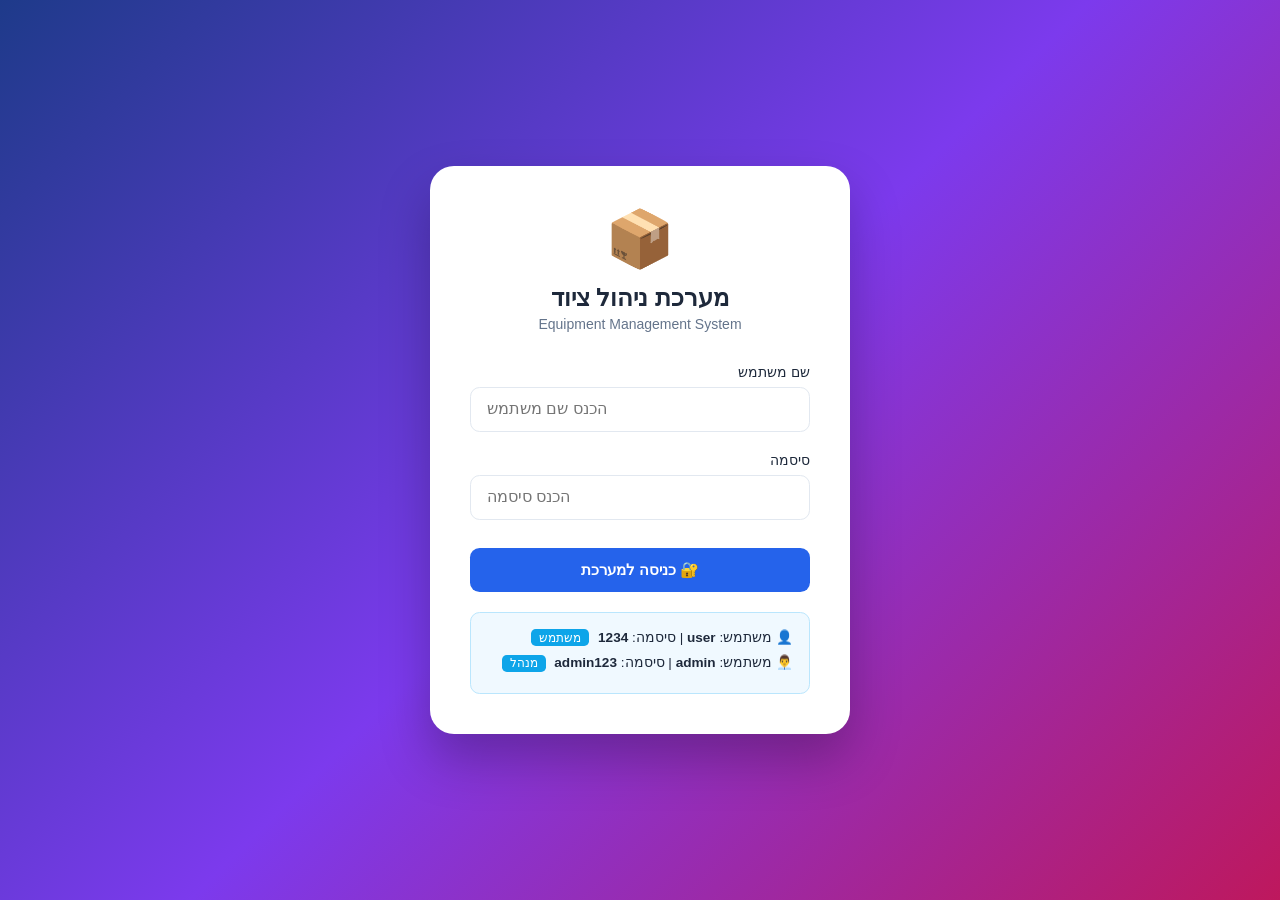
==== docs/index.html @ d2311a57 "הוסף docs/ לGitHub Pages Demo זמין מתיקיית /docs לפריסה ב-GitHub Pages  https://claude.ai/code/sessi" ====
<!DOCTYPE html>
<html lang="he">
<head>
    <meta charset="UTF-8">
    <meta name="viewport" content="width=device-width, initial-scale=1.0">
    <title>מערכת ניהול ציוד - Demo</title>
    <style>
        :root {
            --primary: #2563eb;
            --primary-dark: #1e40af;
            --success: #10b981;
            --danger: #ef4444;
            --warning: #f59e0b;
            --bg: #f8fafc;
            --white: #ffffff;
            --text: #1e293b;
            --text-light: #64748b;
            --border: #e2e8f0;
            --shadow: 0 1px 3px rgba(0,0,0,0.1);
            --shadow-lg: 0 10px 25px rgba(0,0,0,0.12);
            --radius: 0.75rem;
        }

        * { margin: 0; padding: 0; box-sizing: border-box; }

        body {
            font-family: -apple-system, BlinkMacSystemFont, 'Segoe UI', sans-serif;
            background: var(--bg);
            color: var(--text);
            direction: rtl;
            min-height: 100vh;
        }

        /* ======== SCREENS ======== */
        .screen { display: none; min-height: 100vh; }
        .screen.active { display: flex; flex-direction: column; }

        /* ======== LOGIN ======== */
        #login-screen {
            background: linear-gradient(135deg, #1e3a8a 0%, #7c3aed 50%, #be185d 100%);
            align-items: center;
            justify-content: center;
            padding: 1rem;
        }

        .login-box {
            background: white;
            border-radius: 1.5rem;
            padding: 2.5rem;
            width: 100%;
            max-width: 420px;
            box-shadow: 0 25px 50px rgba(0,0,0,0.25);
        }

        .login-logo {
            text-align: center;
            margin-bottom: 2rem;
        }

        .login-logo .icon {
            font-size: 3.5rem;
            display: block;
            margin-bottom: 0.75rem;
        }

        .login-logo h1 {
            font-size: 1.5rem;
            font-weight: 700;
            color: var(--text);
        }

        .login-logo p {
            color: var(--text-light);
            font-size: 0.875rem;
            margin-top: 0.25rem;
        }

        .form-group { margin-bottom: 1.25rem; }

        .form-group label {
            display: block;
            font-weight: 500;
            margin-bottom: 0.4rem;
            font-size: 0.9rem;
        }

        .form-group input {
            width: 100%;
            padding: 0.8rem 1rem;
            border: 1.5px solid var(--border);
            border-radius: 0.6rem;
            font-size: 1rem;
            direction: ltr;
            transition: border-color 0.2s;
            outline: none;
        }

        .form-group input:focus {
            border-color: var(--primary);
            box-shadow: 0 0 0 3px rgba(37,99,235,0.15);
        }

        .btn {
            display: inline-flex;
            align-items: center;
            justify-content: center;
            gap: 0.5rem;
            padding: 0.8rem 1.5rem;
            border-radius: 0.6rem;
            border: none;
            cursor: pointer;
            font-size: 0.95rem;
            font-weight: 600;
            transition: all 0.2s;
            text-decoration: none;
        }

        .btn-primary { background: var(--primary); color: white; width: 100%; margin-top: 0.5rem; }
        .btn-primary:hover { background: var(--primary-dark); transform: translateY(-1px); box-shadow: 0 4px 12px rgba(37,99,235,0.4); }
        .btn-success { background: var(--success); color: white; }
        .btn-danger { background: var(--danger); color: white; }
        .btn-warning { background: var(--warning); color: white; }
        .btn-ghost { background: transparent; border: 1.5px solid var(--border); color: var(--text); }
        .btn-ghost:hover { background: var(--bg); }
        .btn-sm { padding: 0.4rem 0.8rem; font-size: 0.8rem; }

        .demo-hint {
            background: #f0f9ff;
            border: 1px solid #bae6fd;
            border-radius: 0.6rem;
            padding: 1rem;
            margin-top: 1.25rem;
            font-size: 0.85rem;
        }

        .demo-hint p { margin-bottom: 0.3rem; color: var(--text); }
        .demo-hint .tag { display: inline-block; background: #0ea5e9; color: white; border-radius: 0.3rem; padding: 0.1rem 0.5rem; font-size: 0.75rem; margin-inline-start: 0.3rem; }

        .error-msg {
            background: #fef2f2;
            border: 1px solid #fecaca;
            color: #991b1b;
            padding: 0.75rem 1rem;
            border-radius: 0.5rem;
            font-size: 0.875rem;
            margin-bottom: 1rem;
            display: none;
        }

        /* ======== NAVBAR ======== */
        .navbar {
            background: white;
            border-bottom: 1px solid var(--border);
            padding: 0 1.5rem;
            height: 64px;
            display: flex;
            align-items: center;
            justify-content: space-between;
            position: sticky;
            top: 0;
            z-index: 50;
            box-shadow: var(--shadow);
        }

        .navbar-brand {
            font-size: 1.25rem;
            font-weight: 700;
            color: var(--primary);
            display: flex;
            align-items: center;
            gap: 0.5rem;
        }

        .navbar-links {
            display: flex;
            gap: 0.25rem;
            list-style: none;
        }

        .navbar-links a {
            padding: 0.5rem 1rem;
            border-radius: 0.5rem;
            color: var(--text-light);
            text-decoration: none;
            font-size: 0.9rem;
            font-weight: 500;
            transition: all 0.2s;
            cursor: pointer;
        }

        .navbar-links a:hover, .navbar-links a.active {
            background: #eff6ff;
            color: var(--primary);
        }

        .navbar-user {
            display: flex;
            align-items: center;
            gap: 0.75rem;
        }

        .avatar {
            width: 38px;
            height: 38px;
            border-radius: 50%;
            background: var(--primary);
            color: white;
            display: flex;
            align-items: center;
            justify-content: center;
            font-weight: 700;
            font-size: 0.9rem;
        }

        .admin-badge {
            background: linear-gradient(135deg, #7c3aed, #be185d);
            color: white;
            font-size: 0.7rem;
            padding: 0.2rem 0.6rem;
            border-radius: 9999px;
            font-weight: 600;
        }

        /* ======== MAIN CONTENT ======== */
        .main-content { flex: 1; padding: 2rem 1.5rem; max-width: 1200px; margin: 0 auto; width: 100%; }

        /* ======== CARDS ======== */
        .card {
            background: white;
            border-radius: var(--radius);
            box-shadow: var(--shadow);
            border: 1px solid var(--border);
            padding: 1.5rem;
            margin-bottom: 1.5rem;
        }

        .card-title {
            font-size: 1.1rem;
            font-weight: 600;
            margin-bottom: 1.25rem;
            display: flex;
            align-items: center;
            gap: 0.5rem;
        }

        /* ======== STATS ======== */
        .stats-grid {
            display: grid;
            grid-template-columns: repeat(auto-fit, minmax(180px, 1fr));
            gap: 1rem;
            margin-bottom: 1.5rem;
        }

        .stat-card {
            background: white;
            border-radius: var(--radius);
            padding: 1.25rem 1.5rem;
            box-shadow: var(--shadow);
            border: 1px solid var(--border);
            display: flex;
            justify-content: space-between;
            align-items: center;
        }

        .stat-label { color: var(--text-light); font-size: 0.85rem; margin-bottom: 0.4rem; }
        .stat-value { font-size: 2rem; font-weight: 700; }
        .stat-icon { font-size: 2.5rem; }

        /* ======== GRID ======== */
        .grid-2 { display: grid; grid-template-columns: repeat(auto-fit, minmax(280px, 1fr)); gap: 1rem; }
        .grid-3 { display: grid; grid-template-columns: repeat(auto-fit, minmax(220px, 1fr)); gap: 1rem; }
        .grid-4 { display: grid; grid-template-columns: repeat(auto-fit, minmax(160px, 1fr)); gap: 1rem; }

        /* ======== TABLE ======== */
        .table-wrap { overflow-x: auto; }

        table { width: 100%; border-collapse: collapse; font-size: 0.9rem; }
        thead { background: var(--bg); }
        th { padding: 0.75rem 1rem; text-align: right; font-weight: 600; border-bottom: 2px solid var(--border); white-space: nowrap; }
        td { padding: 0.75rem 1rem; border-bottom: 1px solid var(--border); }
        tbody tr:hover { background: var(--bg); }

        /* ======== BADGE ======== */
        .badge {
            display: inline-block;
            padding: 0.2rem 0.6rem;
            border-radius: 9999px;
            font-size: 0.75rem;
            font-weight: 600;
        }

        .badge-green { background: #d1fae5; color: #065f46; }
        .badge-red { background: #fee2e2; color: #991b1b; }
        .badge-yellow { background: #fef3c7; color: #92400e; }
        .badge-blue { background: #dbeafe; color: #1e40af; }
        .badge-purple { background: #ede9fe; color: #5b21b6; }

        /* ======== ADMIN SIDEBAR ======== */
        .admin-layout {
            display: flex;
            gap: 1.5rem;
            align-items: flex-start;
        }

        .sidebar {
            width: 220px;
            flex-shrink: 0;
            background: white;
            border-radius: var(--radius);
            box-shadow: var(--shadow);
            border: 1px solid var(--border);
            padding: 1rem;
            position: sticky;
            top: 80px;
        }

        .sidebar h4 { font-size: 0.75rem; text-transform: uppercase; letter-spacing: 0.05em; color: var(--text-light); margin-bottom: 0.75rem; padding: 0 0.5rem; }

        .sidebar-menu { list-style: none; }

        .sidebar-menu li a {
            display: flex;
            align-items: center;
            gap: 0.6rem;
            padding: 0.6rem 0.75rem;
            border-radius: 0.5rem;
            color: var(--text);
            text-decoration: none;
            font-size: 0.9rem;
            transition: all 0.2s;
            cursor: pointer;
        }

        .sidebar-menu li a:hover { background: #eff6ff; color: var(--primary); }
        .sidebar-menu li a.active { background: var(--primary); color: white; }

        .admin-content { flex: 1; min-width: 0; }

        /* ======== TABS ======== */
        .tab-content { display: none; }
        .tab-content.active { display: block; }

        /* ======== MODAL ======== */
        .modal-overlay {
            position: fixed;
            inset: 0;
            background: rgba(0,0,0,0.5);
            display: flex;
            align-items: center;
            justify-content: center;
            z-index: 100;
            padding: 1rem;
            display: none;
        }

        .modal-overlay.open { display: flex; }

        .modal {
            background: white;
            border-radius: 1rem;
            padding: 2rem;
            max-width: 480px;
            width: 100%;
            max-height: 90vh;
            overflow-y: auto;
            box-shadow: var(--shadow-lg);
        }

        .modal h3 { font-size: 1.2rem; margin-bottom: 1.5rem; }

        .modal-actions {
            display: flex;
            gap: 0.75rem;
            margin-top: 1.5rem;
            justify-content: flex-end;
        }

        /* ======== QUICK ACTIONS ======== */
        .quick-actions {
            display: grid;
            grid-template-columns: repeat(auto-fit, minmax(150px, 1fr));
            gap: 1rem;
        }

        .action-card {
            background: white;
            border: 1.5px solid var(--border);
            border-radius: var(--radius);
            padding: 1.25rem;
            text-align: center;
            cursor: pointer;
            transition: all 0.2s;
        }

        .action-card:hover {
            border-color: var(--primary);
            box-shadow: 0 4px 12px rgba(37,99,235,0.15);
            transform: translateY(-2px);
        }

        .action-card .icon { font-size: 2rem; margin-bottom: 0.5rem; }
        .action-card .label { font-size: 0.875rem; font-weight: 600; color: var(--text); }

        /* ======== ALERT ======== */
        .alert {
            padding: 0.875rem 1rem;
            border-radius: 0.5rem;
            margin-bottom: 1rem;
            display: flex;
            align-items: flex-start;
            gap: 0.75rem;
            font-size: 0.9rem;
        }

        .alert-warning { background: #fef3c7; border-left: 4px solid var(--warning); color: #92400e; }
        .alert-info { background: #dbeafe; border-left: 4px solid var(--primary); color: #1e40af; }
        .alert-success { background: #d1fae5; border-left: 4px solid var(--success); color: #065f46; }

        /* ======== PAGE TITLE ======== */
        .page-title { margin-bottom: 1.5rem; }
        .page-title h2 { font-size: 1.5rem; font-weight: 700; }
        .page-title p { color: var(--text-light); margin-top: 0.25rem; font-size: 0.9rem; }

        /* ======== RESPONSIVE ======== */
        @media (max-width: 768px) {
            .navbar-links { display: none; }
            .sidebar { display: none; }
            .admin-layout { flex-direction: column; }
            .main-content { padding: 1rem; }
        }

        /* ======== SPINNER ======== */
        .login-loading {
            display: none;
            text-align: center;
            color: var(--primary);
            font-weight: 500;
            margin-top: 1rem;
        }

        /* Page indicator */
        .demo-banner {
            background: linear-gradient(90deg, #7c3aed, #2563eb);
            color: white;
            text-align: center;
            padding: 0.4rem;
            font-size: 0.8rem;
            font-weight: 500;
        }
    </style>
</head>
<body>

<!-- ==================== LOGIN SCREEN ==================== -->
<div id="login-screen" class="screen active">
    <div class="login-box">
        <div class="login-logo">
            <span class="icon">📦</span>
            <h1>מערכת ניהול ציוד</h1>
            <p>Equipment Management System</p>
        </div>

        <div id="login-error" class="error-msg">שם משתמש או סיסמה שגויים</div>

        <div class="form-group">
            <label>שם משתמש</label>
            <input type="text" id="username" placeholder="הכנס שם משתמש" autocomplete="username">
        </div>

        <div class="form-group">
            <label>סיסמה</label>
            <input type="password" id="password" placeholder="הכנס סיסמה" autocomplete="current-password">
        </div>

        <button class="btn btn-primary" onclick="doLogin()">🔐 כניסה למערכת</button>

        <div class="demo-hint">
            <p>👤 משתמש: <strong>user</strong> | סיסמה: <strong>1234</strong> <span class="tag">משתמש</span></p>
            <p style="margin-top:0.5rem">👨‍💼 משתמש: <strong>admin</strong> | סיסמה: <strong>admin123</strong> <span class="tag">מנהל</span></p>
        </div>
    </div>
</div>

<!-- ==================== USER DASHBOARD ==================== -->
<div id="user-screen" class="screen">
    <div class="demo-banner">🎭 מצב Demo — המערכת האמיתית תחובר ל-Database</div>
    <nav class="navbar">
        <div class="navbar-brand">📦 מערכת ניהול ציוד</div>
        <ul class="navbar-links">
            <li><a class="active" onclick="showUserTab('dashboard')">דשבורד</a></li>
            <li><a onclick="showUserTab('myequipment')">הציוד שלי</a></li>
            <li><a onclick="showUserTab('tasks')">משימות</a></li>
            <li><a onclick="showUserTab('history')">היסטוריה</a></li>
        </ul>
        <div class="navbar-user">
            <span id="user-name-display">user</span>
            <div class="avatar" id="user-avatar">U</div>
            <button class="btn btn-ghost btn-sm" onclick="doLogout()">יציאה</button>
        </div>
    </nav>

    <div class="main-content">
        <!-- Dashboard Tab -->
        <div id="user-dashboard" class="tab-content active">
            <div class="page-title">
                <h2>👋 שלום, <span id="user-greeting">שי!</span></h2>
                <p>הנה סיכום הפעילות שלך</p>
            </div>

            <div class="stats-grid">
                <div class="stat-card">
                    <div>
                        <div class="stat-label">ציוד אצלי</div>
                        <div class="stat-value" style="color:var(--primary)">3</div>
                    </div>
                    <div class="stat-icon">📤</div>
                </div>
                <div class="stat-card">
                    <div>
                        <div class="stat-label">משימות פתוחות</div>
                        <div class="stat-value" style="color:var(--warning)">2</div>
                    </div>
                    <div class="stat-icon">📋</div>
                </div>
                <div class="stat-card">
                    <div>
                        <div class="stat-label">דוחות נזק</div>
                        <div class="stat-value" style="color:var(--danger)">1</div>
                    </div>
                    <div class="stat-icon">⚠️</div>
                </div>
                <div class="stat-card">
                    <div>
                        <div class="stat-label">הוחזרו החודש</div>
                        <div class="stat-value" style="color:var(--success)">5</div>
                    </div>
                    <div class="stat-icon">✅</div>
                </div>
            </div>

            <div class="card">
                <div class="card-title">🚀 פעולות מהירות</div>
                <div class="quick-actions">
                    <div class="action-card" onclick="openModal('checkout-modal')">
                        <div class="icon">📤</div>
                        <div class="label">שליחת ציוד</div>
                    </div>
                    <div class="action-card" onclick="openModal('checkin-modal')">
                        <div class="icon">📥</div>
                        <div class="label">החזרת ציוד</div>
                    </div>
                    <div class="action-card" onclick="openModal('damage-modal')">
                        <div class="icon">⚠️</div>
                        <div class="label">דיווח נזק</div>
                    </div>
                    <div class="action-card" onclick="openModal('task-modal')">
                        <div class="icon">➕</div>
                        <div class="label">משימה חדשה</div>
                    </div>
                </div>
            </div>

            <div class="card">
                <div class="card-title">📊 פעילות אחרונה</div>
                <div class="table-wrap">
                    <table>
                        <thead><tr><th>פעילות</th><th>ציוד</th><th>תאריך</th><th>סטטוס</th></tr></thead>
                        <tbody>
                            <tr><td>שליחה</td><td>מיקרופון Shure SM58</td><td>18/03/2026</td><td><span class="badge badge-yellow">אצלי</span></td></tr>
                            <tr><td>שליחה</td><td>כבל XLR 5מ׳</td><td>17/03/2026</td><td><span class="badge badge-yellow">אצלי</span></td></tr>
                            <tr><td>קבלה</td><td>מעמד מיקרופון</td><td>15/03/2026</td><td><span class="badge badge-green">הוחזר</span></td></tr>
                            <tr><td>דיווח נזק</td><td>כבל USB</td><td>14/03/2026</td><td><span class="badge badge-red">ניזוק</span></td></tr>
                            <tr><td>שליחה</td><td>רמקול JBL נייד</td><td>12/03/2026</td><td><span class="badge badge-yellow">אצלי</span></td></tr>
                        </tbody>
                    </table>
                </div>
            </div>
        </div>

        <!-- My Equipment Tab -->
        <div id="user-myequipment" class="tab-content">
            <div class="page-title">
                <h2>📦 הציוד שלי</h2>
                <p>ציוד שנמצא כרגע אצלך</p>
            </div>
            <div class="card">
                <div class="table-wrap">
                    <table>
                        <thead><tr><th>ציוד</th><th>קטגוריה</th><th>נלקח בתאריך</th><th>תאריך החזרה</th><th>מצב</th><th>פעולות</th></tr></thead>
                        <tbody>
                            <tr>
                                <td><strong>מיקרופון Shure SM58</strong></td>
                                <td>אודיו</td>
                                <td>18/03/2026</td>
                                <td>25/03/2026</td>
                                <td><span class="badge badge-green">תקין</span></td>
                                <td><button class="btn btn-success btn-sm" onclick="openModal('checkin-modal')">החזר</button></td>
                            </tr>
                            <tr>
                                <td><strong>כבל XLR 5מ׳</strong></td>
                                <td>כבלים</td>
                                <td>17/03/2026</td>
                                <td>20/03/2026</td>
                                <td><span class="badge badge-red">⚠️ פג תאריך</span></td>
                                <td><button class="btn btn-success btn-sm" onclick="openModal('checkin-modal')">החזר</button></td>
                            </tr>
                            <tr>
                                <td><strong>רמקול JBL נייד</strong></td>
                                <td>אודיו</td>
                                <td>12/03/2026</td>
                                <td>19/03/2026</td>
                                <td><span class="badge badge-yellow">לוחץ</span></td>
                                <td><button class="btn btn-success btn-sm" onclick="openModal('checkin-modal')">החזר</button></td>
                            </tr>
                        </tbody>
                    </table>
                </div>
            </div>
        </div>

        <!-- Tasks Tab -->
        <div id="user-tasks" class="tab-content">
            <div class="page-title">
                <h2>📋 המשימות שלי</h2>
                <p>משימות פתוחות ומוגמרות</p>
            </div>
            <div style="margin-bottom:1rem;">
                <button class="btn btn-primary btn-sm" onclick="openModal('task-modal')">➕ משימה חדשה</button>
            </div>
            <div class="card">
                <div class="table-wrap">
                    <table>
                        <thead><tr><th>משימה</th><th>תיאור</th><th>תאריך</th><th>עדיפות</th><th>סטטוס</th></tr></thead>
                        <tbody>
                            <tr><td><strong>החזרת ציוד לאולם</strong></td><td>להחזיר את כל הציוד לאולם ב׳</td><td>20/03/2026</td><td><span class="badge badge-red">גבוה</span></td><td><span class="badge badge-yellow">פתוח</span></td></tr>
                            <tr><td><strong>בדיקת רמקולים</strong></td><td>לבדוק שכל הרמקולים עובדים</td><td>22/03/2026</td><td><span class="badge badge-blue">בינוני</span></td><td><span class="badge badge-yellow">פתוח</span></td></tr>
                            <tr><td><strong>הזמנת כבלים חדשים</strong></td><td>הזמין 5 כבלי XLR חדשים</td><td>15/03/2026</td><td><span class="badge badge-green">נמוך</span></td><td><span class="badge badge-green">הושלם</span></td></tr>
                        </tbody>
                    </table>
                </div>
            </div>
        </div>

        <!-- History Tab -->
        <div id="user-history" class="tab-content">
            <div class="page-title">
                <h2>📈 היסטוריה</h2>
                <p>כל הפעילויות שלך מהתחלה</p>
            </div>
            <div class="card">
                <div class="table-wrap">
                    <table>
                        <thead><tr><th>פעילות</th><th>ציוד</th><th>תאריך</th><th>פרטים</th></tr></thead>
                        <tbody>
                            <tr><td><span class="badge badge-blue">שליחה</span></td><td>מיקרופון Shure SM58</td><td>18/03/2026 09:30</td><td>—</td></tr>
                            <tr><td><span class="badge badge-blue">שליחה</span></td><td>כבל XLR 5מ׳</td><td>17/03/2026 14:15</td><td>—</td></tr>
                            <tr><td><span class="badge badge-green">קבלה</span></td><td>מעמד מיקרופון</td><td>15/03/2026 11:00</td><td>מצב: תקין</td></tr>
                            <tr><td><span class="badge badge-red">נזק</span></td><td>כבל USB</td><td>14/03/2026 16:45</td><td>חוט פנימי שבור</td></tr>
                            <tr><td><span class="badge badge-blue">שליחה</span></td><td>רמקול JBL נייד</td><td>12/03/2026 08:20</td><td>—</td></tr>
                            <tr><td><span class="badge badge-green">קבלה</span></td><td>מעמד מיקרופון</td><td>10/03/2026 17:30</td><td>מצב: תקין</td></tr>
                        </tbody>
                    </table>
                </div>
            </div>
        </div>
    </div>
</div>

<!-- ==================== ADMIN DASHBOARD ==================== -->
<div id="admin-screen" class="screen">
    <div class="demo-banner">🎭 מצב Demo — המערכת האמיתית תחובר ל-Database</div>
    <nav class="navbar">
        <div class="navbar-brand">👨‍💼 פאנל ניהול</div>
        <ul class="navbar-links">
            <li><a href="#" onclick="showScreen('user-screen'); return false;" style="color:var(--text-light)">← חזור לדשבורד</a></li>
        </ul>
        <div class="navbar-user">
            <span class="admin-badge">מנהל</span>
            <div class="avatar" style="background:linear-gradient(135deg,#7c3aed,#be185d)">A</div>
            <button class="btn btn-ghost btn-sm" onclick="doLogout()">יציאה</button>
        </div>
    </nav>

    <div class="main-content">
        <div class="admin-layout">
            <!-- Sidebar -->
            <aside class="sidebar">
                <h4>תפריט</h4>
                <ul class="sidebar-menu">
                    <li><a class="active" onclick="showAdminTab('admin-overview')">📊 סקירה כללית</a></li>
                    <li><a onclick="showAdminTab('admin-equipment')">📦 ניהול ציוד</a></li>
                    <li><a onclick="showAdminTab('admin-users')">👥 ניהול משתמשים</a></li>
                    <li><a onclick="showAdminTab('admin-damage')">⚠️ דוחות נזק</a></li>
                    <li><a onclick="showAdminTab('admin-inventory')">📊 מלאי</a></li>
                    <li><a onclick="showAdminTab('admin-reports')">📈 דוחות</a></li>
                </ul>
            </aside>

            <!-- Admin Content -->
            <div class="admin-content">

                <!-- Overview Tab -->
                <div id="admin-overview" class="tab-content active">
                    <div class="page-title">
                        <h2>📊 סקירה כללית</h2>
                        <p>סטטוס המערכת בזמן אמת</p>
                    </div>

                    <div class="stats-grid">
                        <div class="stat-card"><div><div class="stat-label">סה"כ ציוד</div><div class="stat-value" style="color:var(--primary)">45</div></div><div class="stat-icon">📦</div></div>
                        <div class="stat-card"><div><div class="stat-label">ציוד זמין</div><div class="stat-value" style="color:var(--success)">28</div></div><div class="stat-icon">✅</div></div>
                        <div class="stat-card"><div><div class="stat-label">בשימוש</div><div class="stat-value" style="color:var(--warning)">14</div></div><div class="stat-icon">📤</div></div>
                        <div class="stat-card"><div><div class="stat-label">ניזוק/בתיקון</div><div class="stat-value" style="color:var(--danger)">3</div></div><div class="stat-icon">🔧</div></div>
                        <div class="stat-card"><div><div class="stat-label">משתמשים פעילים</div><div class="stat-value" style="color:var(--primary)">12</div></div><div class="stat-icon">👥</div></div>
                        <div class="stat-card"><div><div class="stat-label">פעולות היום</div><div class="stat-value" style="color:var(--success)">8</div></div><div class="stat-icon">⚡</div></div>
                    </div>

                    <div class="card">
                        <div class="card-title">📋 פעילויות אחרונות במערכת</div>
                        <div class="table-wrap">
                            <table>
                                <thead><tr><th>משתמש</th><th>פעולה</th><th>ציוד</th><th>זמן</th></tr></thead>
                                <tbody>
                                    <tr><td>שי בר</td><td><span class="badge badge-blue">שליחה</span></td><td>מיקרופון Shure SM58</td><td>היום 09:30</td></tr>
                                    <tr><td>דויד כהן</td><td><span class="badge badge-green">קבלה</span></td><td>מעמד מיקרופון</td><td>היום 08:15</td></tr>
                                    <tr><td>שרה דוד</td><td><span class="badge badge-red">נזק</span></td><td>כבל USB</td><td>אתמול 16:45</td></tr>
                                    <tr><td>יוסי לוי</td><td><span class="badge badge-blue">שליחה</span></td><td>רמקול JBL נייד</td><td>אתמול 10:20</td></tr>
                                </tbody>
                            </table>
                        </div>
                    </div>
                </div>

                <!-- Equipment Tab -->
                <div id="admin-equipment" class="tab-content">
                    <div class="page-title">
                        <h2>📦 ניהול ציוד</h2>
                        <p>הוסף, ערוך ונהל את כל הציוד במערכת</p>
                    </div>

                    <div class="alert alert-warning">⚠️ <strong>שטח מנהל בלבד:</strong> רק מנהלים יכולים להוסיף, לערוך ולמחוק ציוד.</div>

                    <div style="margin-bottom:1rem; display:flex; gap:0.75rem; flex-wrap:wrap;">
                        <button class="btn btn-primary btn-sm" onclick="openModal('add-equipment-modal')">➕ הוסף ציוד</button>
                        <button class="btn btn-ghost btn-sm">📥 ייבוא CSV</button>
                        <button class="btn btn-ghost btn-sm">📤 ייצוא</button>
                    </div>

                    <div class="card">
                        <div class="table-wrap">
                            <table>
                                <thead><tr><th>שם הציוד</th><th>קטגוריה</th><th>S/N</th><th>סטטוס</th><th>נמצא אצל</th><th>פעולות</th></tr></thead>
                                <tbody>
                                    <tr>
                                        <td><strong>מיקרופון Shure SM58</strong></td><td>אודיו</td><td>MIC-001</td>
                                        <td><span class="badge badge-yellow">בשימוש</span></td><td>שי בר</td>
                                        <td><button class="btn btn-ghost btn-sm">✏️ ערוך</button> <button class="btn btn-danger btn-sm">🗑️</button></td>
                                    </tr>
                                    <tr>
                                        <td><strong>מעמד מיקרופון</strong></td><td>תמיכה</td><td>STAND-001</td>
                                        <td><span class="badge badge-green">זמין</span></td><td>—</td>
                                        <td><button class="btn btn-ghost btn-sm">✏️ ערוך</button> <button class="btn btn-danger btn-sm">🗑️</button></td>
                                    </tr>
                                    <tr>
                                        <td><strong>כבל USB</strong></td><td>כבלים</td><td>CABLE-001</td>
                                        <td><span class="badge badge-red">ניזוק</span></td><td>—</td>
                                        <td><button class="btn btn-ghost btn-sm">✏️ ערוך</button> <button class="btn btn-danger btn-sm">🗑️</button></td>
                                    </tr>
                                    <tr>
                                        <td><strong>רמקול JBL נייד</strong></td><td>אודיו</td><td>SPEAKER-001</td>
                                        <td><span class="badge badge-yellow">בשימוש</span></td><td>שי בר</td>
                                        <td><button class="btn btn-ghost btn-sm">✏️ ערוך</button> <button class="btn btn-danger btn-sm">🗑️</button></td>
                                    </tr>
                                    <tr>
                                        <td><strong>כבל XLR 5מ׳</strong></td><td>כבלים</td><td>XLR-001</td>
                                        <td><span class="badge badge-yellow">בשימוש</span></td><td>שי בר</td>
                                        <td><button class="btn btn-ghost btn-sm">✏️ ערוך</button> <button class="btn btn-danger btn-sm">🗑️</button></td>
                                    </tr>
                                </tbody>
                            </table>
                        </div>
                    </div>
                </div>

                <!-- Users Tab -->
                <div id="admin-users" class="tab-content">
                    <div class="page-title">
                        <h2>👥 ניהול משתמשים</h2>
                        <p>נהל הרשאות, סטטוסים ומידע על משתמשים</p>
                    </div>

                    <div class="alert alert-warning">⚠️ <strong>שטח מנהל בלבד:</strong> רק מנהלים יכולים ליצור ולמחוק משתמשים.</div>

                    <div style="margin-bottom:1rem;">
                        <button class="btn btn-primary btn-sm" onclick="openModal('add-user-modal')">➕ הוסף משתמש</button>
                    </div>

                    <div class="card">
                        <div class="table-wrap">
                            <table>
                                <thead><tr><th>משתמש</th><th>שם מלא</th><th>דוא"ל</th><th>תפקיד</th><th>ציוד אצלו</th><th>פעיל</th><th>פעולות</th></tr></thead>
                                <tbody>
                                    <tr>
                                        <td><strong>admin</strong></td><td>מנהל מערכת</td><td>admin@system.com</td>
                                        <td><span class="badge badge-purple">מנהל</span></td><td>0</td>
                                        <td><span class="badge badge-green">✓</span></td>
                                        <td><button class="btn btn-ghost btn-sm">✏️ ערוך</button></td>
                                    </tr>
                                    <tr>
                                        <td><strong>user</strong></td><td>שי בר</td><td>user@system.com</td>
                                        <td><span class="badge badge-blue">משתמש</span></td><td>3</td>
                                        <td><span class="badge badge-green">✓</span></td>
                                        <td><button class="btn btn-ghost btn-sm">✏️ ערוך</button> <button class="btn btn-danger btn-sm">🚫 השבת</button></td>
                                    </tr>
                                    <tr>
                                        <td><strong>david</strong></td><td>דויד כהן</td><td>david@system.com</td>
                                        <td><span class="badge badge-blue">משתמש</span></td><td>1</td>
                                        <td><span class="badge badge-green">✓</span></td>
                                        <td><button class="btn btn-ghost btn-sm">✏️ ערוך</button> <button class="btn btn-danger btn-sm">🚫 השבת</button></td>
                                    </tr>
                                    <tr>
                                        <td><strong>sarah</strong></td><td>שרה דוד</td><td>sarah@system.com</td>
                                        <td><span class="badge badge-blue">משתמש</span></td><td>0</td>
                                        <td><span class="badge badge-red">✗ מושבת</span></td>
                                        <td><button class="btn btn-ghost btn-sm">✏️ ערוך</button> <button class="btn btn-success btn-sm">✓ הפעל</button></td>
                                    </tr>
                                </tbody>
                            </table>
                        </div>
                    </div>
                </div>

                <!-- Damage Tab -->
                <div id="admin-damage" class="tab-content">
                    <div class="page-title">
                        <h2>⚠️ דוחות נזק</h2>
                        <p>נהל דוחות נזק ועדכן סטטוס תיקון</p>
                    </div>
                    <div class="alert alert-warning">⚠️ <strong>שטח מנהל בלבד:</strong> רק מנהלים יכולים לעדכן סטטוסי תיקון.</div>
                    <div class="card">
                        <div class="table-wrap">
                            <table>
                                <thead><tr><th>ציוד</th><th>מדווח ע"י</th><th>תיאור</th><th>חומרה</th><th>סטטוס</th><th>פעולות מנהל</th></tr></thead>
                                <tbody>
                                    <tr>
                                        <td><strong>כבל USB</strong></td><td>שי בר</td><td>חוט פנימי שבור</td>
                                        <td><span class="badge badge-red">חמור</span></td>
                                        <td><span class="badge badge-yellow">בתיקון</span></td>
                                        <td>
                                            <button class="btn btn-success btn-sm">✓ תוקן</button>
                                            <button class="btn btn-danger btn-sm">🗑️ גרוט</button>
                                        </td>
                                    </tr>
                                    <tr>
                                        <td><strong>מעמד מיקרופון</strong></td><td>דויד כהן</td><td>שריטה בחלק העליון</td>
                                        <td><span class="badge badge-blue">קל</span></td>
                                        <td><span class="badge badge-green">תוקן</span></td>
                                        <td><button class="btn btn-ghost btn-sm">📄 פרטים</button></td>
                                    </tr>
                                </tbody>
                            </table>
                        </div>
                    </div>
                </div>

                <!-- Inventory Tab -->
                <div id="admin-inventory" class="tab-content">
                    <div class="page-title">
                        <h2>📊 ניהול מלאי</h2>
                        <p>סקירה מלאה של כל הציוד לפי קטגוריה</p>
                    </div>
                    <div class="alert alert-info">ℹ️ <strong>שטח מנהל בלבד:</strong> דוח מלאי מלא ומפורט.</div>
                    <div class="card">
                        <div class="table-wrap">
                            <table>
                                <thead><tr><th>קטגוריה</th><th>סה"כ</th><th>זמין</th><th>בשימוש</th><th>ניזוק</th><th>בתיקון</th><th>%ניצולת</th></tr></thead>
                                <tbody>
                                    <tr><td><strong>אודיו</strong></td><td>15</td><td>10</td><td>4</td><td>1</td><td>0</td><td><span class="badge badge-green">73%</span></td></tr>
                                    <tr><td><strong>כבלים</strong></td><td>20</td><td>15</td><td>4</td><td>1</td><td>0</td><td><span class="badge badge-yellow">80%</span></td></tr>
                                    <tr><td><strong>תמיכה</strong></td><td>8</td><td>2</td><td>6</td><td>0</td><td>0</td><td><span class="badge badge-red">25%</span></td></tr>
                                    <tr><td><strong>אחר</strong></td><td>2</td><td>1</td><td>0</td><td>1</td><td>0</td><td><span class="badge badge-blue">50%</span></td></tr>
                                    <tr style="font-weight:600; background:var(--bg)"><td>סה"כ</td><td>45</td><td>28</td><td>14</td><td>3</td><td>0</td><td><span class="badge badge-yellow">62%</span></td></tr>
                                </tbody>
                            </table>
                        </div>
                    </div>
                </div>

                <!-- Reports Tab -->
                <div id="admin-reports" class="tab-content">
                    <div class="page-title">
                        <h2>📈 דוחות</h2>
                        <p>ניתוח נתונים ומגמות</p>
                    </div>
                    <div class="alert alert-info">ℹ️ <strong>שטח מנהל בלבד:</strong> דוחות מפורטים על פעילות המערכת.</div>
                    <div class="grid-2">
                        <div class="card">
                            <div class="card-title">📅 פעילות חודש מרץ 2026</div>
                            <table><tbody>
                                <tr><td>שליחות</td><td><strong>45</strong></td></tr>
                                <tr><td>קבלות</td><td><strong>40</strong></td></tr>
                                <tr><td>דוחות נזק</td><td><strong>3</strong></td></tr>
                                <tr><td>ציוד חדש נוסף</td><td><strong>2</strong></td></tr>
                            </tbody></table>
                        </div>
                        <div class="card">
                            <div class="card-title">👥 משתמשים פעילים</div>
                            <table><tbody>
                                <tr><td>שי בר</td><td><strong>15 פעולות</strong></td></tr>
                                <tr><td>דויד כהן</td><td><strong>12 פעולות</strong></td></tr>
                                <tr><td>שרה דוד</td><td><strong>8 פעולות</strong></td></tr>
                                <tr><td>יוסי לוי</td><td><strong>5 פעולות</strong></td></tr>
                            </tbody></table>
                        </div>
                    </div>
                </div>

            </div>
        </div>
    </div>
</div>

<!-- ==================== MODALS ==================== -->

<!-- Checkout Modal -->
<div id="checkout-modal" class="modal-overlay">
    <div class="modal">
        <h3>📤 שליחת ציוד</h3>
        <div class="form-group"><label>בחר ציוד</label><select style="width:100%;padding:0.75rem;border:1.5px solid var(--border);border-radius:0.5rem;font-size:0.9rem"><option>מעמד מיקרופון</option><option>כבל XLR 5מ׳</option><option>רמקול JBL קטן</option></select></div>
        <div class="form-group"><label>תאריך החזרה</label><input type="date" style="width:100%;padding:0.75rem;border:1.5px solid var(--border);border-radius:0.5rem;font-size:0.9rem"></div>
        <div class="form-group"><label>הערות</label><textarea style="width:100%;padding:0.75rem;border:1.5px solid var(--border);border-radius:0.5rem;font-size:0.9rem;resize:vertical;min-height:80px" placeholder="הערות אופציונליות..."></textarea></div>
        <div class="modal-actions">
            <button class="btn btn-ghost" onclick="closeModal('checkout-modal')">ביטול</button>
            <button class="btn btn-primary" onclick="showSuccess('הציוד נשלח בהצלחה!'); closeModal('checkout-modal')">📤 שלח ציוד</button>
        </div>
    </div>
</div>

<!-- Checkin Modal -->
<div id="checkin-modal" class="modal-overlay">
    <div class="modal">
        <h3>📥 החזרת ציוד</h3>
        <div class="form-group"><label>בחר ציוד להחזרה</label><select style="width:100%;padding:0.75rem;border:1.5px solid var(--border);border-radius:0.5rem;font-size:0.9rem"><option>מיקרופון Shure SM58</option><option>כבל XLR 5מ׳</option><option>רמקול JBL נייד</option></select></div>
        <div class="form-group"><label>מצב הציוד</label><select style="width:100%;padding:0.75rem;border:1.5px solid var(--border);border-radius:0.5rem;font-size:0.9rem"><option>תקין</option><option>סביר</option><option>ניזוק</option></select></div>
        <div class="form-group"><label>הערות</label><textarea style="width:100%;padding:0.75rem;border:1.5px solid var(--border);border-radius:0.5rem;font-size:0.9rem;resize:vertical;min-height:80px" placeholder="תאר את מצב הציוד..."></textarea></div>
        <div class="modal-actions">
            <button class="btn btn-ghost" onclick="closeModal('checkin-modal')">ביטול</button>
            <button class="btn btn-success" onclick="showSuccess('הציוד הוחזר בהצלחה!'); closeModal('checkin-modal')">📥 החזר ציוד</button>
        </div>
    </div>
</div>

<!-- Damage Modal -->
<div id="damage-modal" class="modal-overlay">
    <div class="modal">
        <h3>⚠️ דיווח נזק</h3>
        <div class="form-group"><label>בחר ציוד</label><select style="width:100%;padding:0.75rem;border:1.5px solid var(--border);border-radius:0.5rem;font-size:0.9rem"><option>מיקרופון Shure SM58</option><option>כבל XLR 5מ׳</option><option>רמקול JBL נייד</option></select></div>
        <div class="form-group"><label>תיאור הנזק</label><textarea style="width:100%;padding:0.75rem;border:1.5px solid var(--border);border-radius:0.5rem;font-size:0.9rem;resize:vertical;min-height:80px" placeholder="תאר את הנזק בפירוט..."></textarea></div>
        <div class="form-group"><label>חומרת הנזק</label><select style="width:100%;padding:0.75rem;border:1.5px solid var(--border);border-radius:0.5rem;font-size:0.9rem"><option>קל</option><option>בינוני</option><option>חמור</option></select></div>
        <div class="modal-actions">
            <button class="btn btn-ghost" onclick="closeModal('damage-modal')">ביטול</button>
            <button class="btn btn-danger" onclick="showSuccess('דוח הנזק נשלח למנהל!'); closeModal('damage-modal')">⚠️ שלח דוח</button>
        </div>
    </div>
</div>

<!-- Task Modal -->
<div id="task-modal" class="modal-overlay">
    <div class="modal">
        <h3>➕ משימה חדשה</h3>
        <div class="form-group"><label>כותרת</label><input type="text" placeholder="כותרת המשימה..." style="width:100%;padding:0.75rem;border:1.5px solid var(--border);border-radius:0.5rem;font-size:0.9rem"></div>
        <div class="form-group"><label>תיאור</label><textarea style="width:100%;padding:0.75rem;border:1.5px solid var(--border);border-radius:0.5rem;font-size:0.9rem;resize:vertical;min-height:80px" placeholder="תאר את המשימה..."></textarea></div>
        <div class="form-group"><label>עדיפות</label><select style="width:100%;padding:0.75rem;border:1.5px solid var(--border);border-radius:0.5rem;font-size:0.9rem"><option>גבוה</option><option>בינוני</option><option>נמוך</option></select></div>
        <div class="form-group"><label>תאריך יעד</label><input type="date" style="width:100%;padding:0.75rem;border:1.5px solid var(--border);border-radius:0.5rem;font-size:0.9rem"></div>
        <div class="modal-actions">
            <button class="btn btn-ghost" onclick="closeModal('task-modal')">ביטול</button>
            <button class="btn btn-primary" onclick="showSuccess('המשימה נוצרה בהצלחה!'); closeModal('task-modal')">✅ צור משימה</button>
        </div>
    </div>
</div>

<!-- Add Equipment Modal -->
<div id="add-equipment-modal" class="modal-overlay">
    <div class="modal">
        <h3>📦 הוסף ציוד חדש</h3>
        <div class="form-group"><label>שם הציוד</label><input type="text" placeholder="למ' מיקרופון Shure SM58" style="width:100%;padding:0.75rem;border:1.5px solid var(--border);border-radius:0.5rem;font-size:0.9rem"></div>
        <div class="form-group"><label>קטגוריה</label><select style="width:100%;padding:0.75rem;border:1.5px solid var(--border);border-radius:0.5rem;font-size:0.9rem"><option>אודיו</option><option>תמיכה</option><option>כבלים</option><option>אחר</option></select></div>
        <div class="form-group"><label>Serial Number</label><input type="text" placeholder="MIC-001" style="width:100%;padding:0.75rem;border:1.5px solid var(--border);border-radius:0.5rem;font-size:0.9rem"></div>
        <div class="form-group"><label>תיאור</label><textarea style="width:100%;padding:0.75rem;border:1.5px solid var(--border);border-radius:0.5rem;font-size:0.9rem;resize:vertical;min-height:80px"></textarea></div>
        <div class="modal-actions">
            <button class="btn btn-ghost" onclick="closeModal('add-equipment-modal')">ביטול</button>
            <button class="btn btn-primary" onclick="showSuccess('הציוד נוסף למערכת!'); closeModal('add-equipment-modal')">➕ הוסף ציוד</button>
        </div>
    </div>
</div>

<!-- Add User Modal -->
<div id="add-user-modal" class="modal-overlay">
    <div class="modal">
        <h3>👤 הוסף משתמש חדש</h3>
        <div class="form-group"><label>שם משתמש</label><input type="text" style="width:100%;padding:0.75rem;border:1.5px solid var(--border);border-radius:0.5rem;font-size:0.9rem"></div>
        <div class="form-group"><label>שם מלא</label><input type="text" style="width:100%;padding:0.75rem;border:1.5px solid var(--border);border-radius:0.5rem;font-size:0.9rem"></div>
        <div class="form-group"><label>דוא"ל</label><input type="email" style="width:100%;padding:0.75rem;border:1.5px solid var(--border);border-radius:0.5rem;font-size:0.9rem"></div>
        <div class="form-group"><label>סיסמה</label><input type="password" style="width:100%;padding:0.75rem;border:1.5px solid var(--border);border-radius:0.5rem;font-size:0.9rem"></div>
        <div class="form-group"><label style="display:flex;align-items:center;gap:0.5rem;cursor:pointer"><input type="checkbox"> הנפק כמנהל מערכת</label></div>
        <div class="modal-actions">
            <button class="btn btn-ghost" onclick="closeModal('add-user-modal')">ביטול</button>
            <button class="btn btn-primary" onclick="showSuccess('המשתמש נוצר בהצלחה!'); closeModal('add-user-modal')">➕ צור משתמש</button>
        </div>
    </div>
</div>

<!-- Success Toast -->
<div id="toast" style="position:fixed;bottom:2rem;right:2rem;background:#065f46;color:white;padding:1rem 1.5rem;border-radius:0.75rem;box-shadow:var(--shadow-lg);font-weight:500;display:none;z-index:999;animation:slideIn 0.3s ease">
    ✅ <span id="toast-msg"></span>
</div>

<style>
@keyframes slideIn { from { transform: translateY(20px); opacity: 0; } to { transform: translateY(0); opacity: 1; } }
</style>

<script>
    const USERS = {
        'admin': { password: 'admin123', isAdmin: true, fullName: 'מנהל מערכת' },
        'user': { password: '1234', isAdmin: false, fullName: 'שי בר' }
    };

    let currentUser = null;

    function doLogin() {
        const username = document.getElementById('username').value.trim();
        const password = document.getElementById('password').value;
        const errorEl = document.getElementById('login-error');

        errorEl.style.display = 'none';

        const user = USERS[username];
        if (!user || user.password !== password) {
            errorEl.style.display = 'block';
            return;
        }

        currentUser = { username, ...user };

        if (user.isAdmin) {
            showScreen('admin-screen');
        } else {
            document.getElementById('user-name-display').textContent = username;
            document.getElementById('user-avatar').textContent = username[0].toUpperCase();
            document.getElementById('user-greeting').textContent = user.fullName + '!';
            showScreen('user-screen');
        }
    }

    function doLogout() {
        currentUser = null;
        document.getElementById('username').value = '';
        document.getElementById('password').value = '';
        showScreen('login-screen');
    }

    function showScreen(screenId) {
        document.querySelectorAll('.screen').forEach(s => s.classList.remove('active'));
        document.getElementById(screenId).classList.add('active');
    }

    function showUserTab(tabName) {
        document.querySelectorAll('#user-screen .tab-content').forEach(t => t.classList.remove('active'));
        document.getElementById('user-' + tabName).classList.add('active');
        document.querySelectorAll('#user-screen .navbar-links a').forEach(a => a.classList.remove('active'));
        event.target.classList.add('active');
    }

    function showAdminTab(tabId) {
        document.querySelectorAll('#admin-screen .tab-content').forEach(t => t.classList.remove('active'));
        document.getElementById(tabId).classList.add('active');
        document.querySelectorAll('.sidebar-menu a').forEach(a => a.classList.remove('active'));
        event.target.classList.add('active');
    }

    function openModal(id) { document.getElementById(id).classList.add('open'); }
    function closeModal(id) { document.getElementById(id).classList.remove('open'); }

    // Close modal on overlay click
    document.querySelectorAll('.modal-overlay').forEach(overlay => {
        overlay.addEventListener('click', function(e) {
            if (e.target === this) this.classList.remove('open');
        });
    });

    // Enter key login
    document.getElementById('password').addEventListener('keydown', e => {
        if (e.key === 'Enter') doLogin();
    });

    function showSuccess(msg) {
        const toast = document.getElementById('toast');
        document.getElementById('toast-msg').textContent = msg;
        toast.style.display = 'block';
        setTimeout(() => toast.style.display = 'none', 3000);
    }
</script>
</body>
</html>
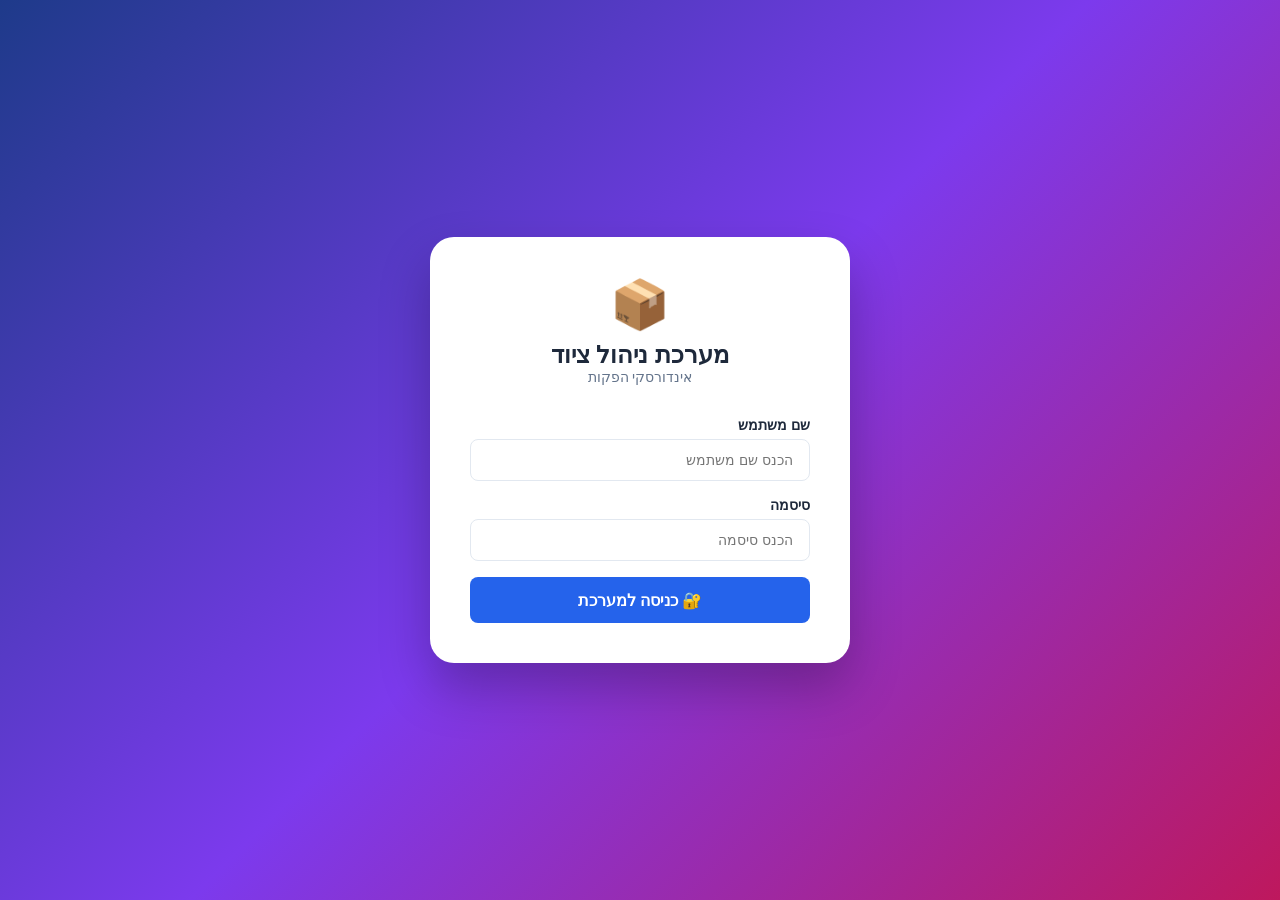
==== commit 78856c99: "כתיבה מחדש מלאה של index.html - כל הכפתורים עובדים - הסרת כל Demo banners, demo hints וטקסט Demo מהכ" ====
--- a/docs/index.html
+++ b/docs/index.html
@@ -3,7 +3,7 @@
 <head>
     <meta charset="UTF-8">
     <meta name="viewport" content="width=device-width, initial-scale=1.0">
-    <title>מערכת ניהול ציוד - Demo</title>
+    <title>מערכת ניהול ציוד</title>
     <style>
         :root {
             --primary: #2563eb;
@@ -11,6 +11,7 @@
             --success: #10b981;
             --danger: #ef4444;
             --warning: #f59e0b;
+            --purple: #7c3aed;
             --bg: #f8fafc;
             --white: #ffffff;
             --text: #1e293b;
@@ -20,645 +21,240 @@
             --shadow-lg: 0 10px 25px rgba(0,0,0,0.12);
             --radius: 0.75rem;
         }
-
         * { margin: 0; padding: 0; box-sizing: border-box; }
-
-        body {
-            font-family: -apple-system, BlinkMacSystemFont, 'Segoe UI', sans-serif;
-            background: var(--bg);
-            color: var(--text);
-            direction: rtl;
-            min-height: 100vh;
-        }
-
-        /* ======== SCREENS ======== */
+        body { font-family: -apple-system, BlinkMacSystemFont, 'Segoe UI', sans-serif; background: var(--bg); color: var(--text); direction: rtl; min-height: 100vh; }
+
+        /* SCREENS */
         .screen { display: none; min-height: 100vh; }
         .screen.active { display: flex; flex-direction: column; }
 
-        /* ======== LOGIN ======== */
-        #login-screen {
-            background: linear-gradient(135deg, #1e3a8a 0%, #7c3aed 50%, #be185d 100%);
-            align-items: center;
-            justify-content: center;
-            padding: 1rem;
+        /* LOGIN */
+        #login-screen { background: linear-gradient(135deg, #1e3a8a 0%, #7c3aed 50%, #be185d 100%); align-items: center; justify-content: center; padding: 1rem; }
+        .login-box { background: white; border-radius: 1.5rem; padding: 2.5rem; width: 100%; max-width: 420px; box-shadow: 0 25px 50px rgba(0,0,0,0.25); }
+        .login-logo { text-align: center; margin-bottom: 2rem; }
+        .login-logo .icon { font-size: 3rem; display: block; margin-bottom: 0.5rem; }
+        .login-logo h1 { font-size: 1.5rem; font-weight: 700; color: var(--text); }
+        .login-logo p { color: var(--text-light); font-size: 0.9rem; }
+        .form-group { margin-bottom: 1rem; }
+        .form-group label { display: block; font-size: 0.85rem; font-weight: 600; color: var(--text); margin-bottom: 0.4rem; }
+        .form-group input, .form-group select, .form-group textarea {
+            width: 100%; padding: 0.75rem 1rem; border: 1.5px solid var(--border); border-radius: 0.5rem;
+            font-size: 0.9rem; font-family: inherit; direction: rtl; transition: border-color 0.2s;
         }
-
-        .login-box {
-            background: white;
-            border-radius: 1.5rem;
-            padding: 2.5rem;
-            width: 100%;
-            max-width: 420px;
-            box-shadow: 0 25px 50px rgba(0,0,0,0.25);
-        }
-
-        .login-logo {
-            text-align: center;
-            margin-bottom: 2rem;
-        }
-
-        .login-logo .icon {
-            font-size: 3.5rem;
-            display: block;
-            margin-bottom: 0.75rem;
-        }
-
-        .login-logo h1 {
-            font-size: 1.5rem;
-            font-weight: 700;
-            color: var(--text);
-        }
-
-        .login-logo p {
-            color: var(--text-light);
-            font-size: 0.875rem;
-            margin-top: 0.25rem;
-        }
-
-        .form-group { margin-bottom: 1.25rem; }
-
-        .form-group label {
-            display: block;
-            font-weight: 500;
-            margin-bottom: 0.4rem;
-            font-size: 0.9rem;
-        }
-
-        .form-group input {
-            width: 100%;
-            padding: 0.8rem 1rem;
-            border: 1.5px solid var(--border);
-            border-radius: 0.6rem;
-            font-size: 1rem;
-            direction: ltr;
-            transition: border-color 0.2s;
-            outline: none;
-        }
-
-        .form-group input:focus {
-            border-color: var(--primary);
-            box-shadow: 0 0 0 3px rgba(37,99,235,0.15);
-        }
-
-        .btn {
-            display: inline-flex;
-            align-items: center;
-            justify-content: center;
-            gap: 0.5rem;
-            padding: 0.8rem 1.5rem;
-            border-radius: 0.6rem;
-            border: none;
-            cursor: pointer;
-            font-size: 0.95rem;
-            font-weight: 600;
-            transition: all 0.2s;
-            text-decoration: none;
-        }
-
-        .btn-primary { background: var(--primary); color: white; width: 100%; margin-top: 0.5rem; }
-        .btn-primary:hover { background: var(--primary-dark); transform: translateY(-1px); box-shadow: 0 4px 12px rgba(37,99,235,0.4); }
+        .form-group input:focus, .form-group select:focus, .form-group textarea:focus { outline: none; border-color: var(--primary); }
+        .form-group textarea { resize: vertical; min-height: 80px; }
+        .error-msg { background: #fef2f2; color: #dc2626; border: 1px solid #fecaca; border-radius: 0.5rem; padding: 0.75rem 1rem; margin-bottom: 1rem; display: none; font-size: 0.9rem; }
+        .error-msg.show { display: block; }
+
+        /* BUTTONS */
+        .btn { padding: 0.6rem 1.2rem; border-radius: 0.5rem; border: none; cursor: pointer; font-size: 0.85rem; font-weight: 600; font-family: inherit; transition: all 0.15s; display: inline-flex; align-items: center; gap: 0.3rem; }
+        .btn-primary { background: var(--primary); color: white; width: 100%; justify-content: center; padding: 0.85rem; font-size: 1rem; }
+        .btn-primary:hover { background: var(--primary-dark); }
         .btn-success { background: var(--success); color: white; }
+        .btn-success:hover { background: #059669; }
         .btn-danger { background: var(--danger); color: white; }
+        .btn-danger:hover { background: #dc2626; }
+        .btn-ghost { background: transparent; color: var(--text); border: 1.5px solid var(--border); }
+        .btn-ghost:hover { background: var(--bg); }
         .btn-warning { background: var(--warning); color: white; }
-        .btn-ghost { background: transparent; border: 1.5px solid var(--border); color: var(--text); }
-        .btn-ghost:hover { background: var(--bg); }
-        .btn-sm { padding: 0.4rem 0.8rem; font-size: 0.8rem; }
-
-        .demo-hint {
-            background: #f0f9ff;
-            border: 1px solid #bae6fd;
-            border-radius: 0.6rem;
-            padding: 1rem;
-            margin-top: 1.25rem;
-            font-size: 0.85rem;
-        }
-
-        .demo-hint p { margin-bottom: 0.3rem; color: var(--text); }
-        .demo-hint .tag { display: inline-block; background: #0ea5e9; color: white; border-radius: 0.3rem; padding: 0.1rem 0.5rem; font-size: 0.75rem; margin-inline-start: 0.3rem; }
-
-        .error-msg {
-            background: #fef2f2;
-            border: 1px solid #fecaca;
-            color: #991b1b;
-            padding: 0.75rem 1rem;
-            border-radius: 0.5rem;
-            font-size: 0.875rem;
-            margin-bottom: 1rem;
-            display: none;
-        }
-
-        /* ======== NAVBAR ======== */
-        .navbar {
-            background: white;
-            border-bottom: 1px solid var(--border);
-            padding: 0 1.5rem;
-            height: 64px;
-            display: flex;
-            align-items: center;
-            justify-content: space-between;
-            position: sticky;
-            top: 0;
-            z-index: 50;
-            box-shadow: var(--shadow);
-        }
-
-        .navbar-brand {
-            font-size: 1.25rem;
-            font-weight: 700;
-            color: var(--primary);
-            display: flex;
-            align-items: center;
-            gap: 0.5rem;
-        }
-
-        .navbar-links {
-            display: flex;
-            gap: 0.25rem;
-            list-style: none;
-        }
-
-        .navbar-links a {
-            padding: 0.5rem 1rem;
-            border-radius: 0.5rem;
-            color: var(--text-light);
-            text-decoration: none;
-            font-size: 0.9rem;
-            font-weight: 500;
-            transition: all 0.2s;
-            cursor: pointer;
-        }
-
-        .navbar-links a:hover, .navbar-links a.active {
-            background: #eff6ff;
-            color: var(--primary);
-        }
-
-        .navbar-user {
-            display: flex;
-            align-items: center;
-            gap: 0.75rem;
-        }
-
-        .avatar {
-            width: 38px;
-            height: 38px;
-            border-radius: 50%;
-            background: var(--primary);
-            color: white;
-            display: flex;
-            align-items: center;
-            justify-content: center;
-            font-weight: 700;
-            font-size: 0.9rem;
-        }
-
-        .admin-badge {
-            background: linear-gradient(135deg, #7c3aed, #be185d);
-            color: white;
-            font-size: 0.7rem;
-            padding: 0.2rem 0.6rem;
-            border-radius: 9999px;
-            font-weight: 600;
-        }
-
-        /* ======== MAIN CONTENT ======== */
-        .main-content { flex: 1; padding: 2rem 1.5rem; max-width: 1200px; margin: 0 auto; width: 100%; }
-
-        /* ======== CARDS ======== */
-        .card {
-            background: white;
-            border-radius: var(--radius);
-            box-shadow: var(--shadow);
-            border: 1px solid var(--border);
-            padding: 1.5rem;
-            margin-bottom: 1.5rem;
-        }
-
-        .card-title {
-            font-size: 1.1rem;
-            font-weight: 600;
-            margin-bottom: 1.25rem;
-            display: flex;
-            align-items: center;
-            gap: 0.5rem;
-        }
-
-        /* ======== STATS ======== */
-        .stats-grid {
-            display: grid;
-            grid-template-columns: repeat(auto-fit, minmax(180px, 1fr));
-            gap: 1rem;
-            margin-bottom: 1.5rem;
-        }
-
-        .stat-card {
-            background: white;
-            border-radius: var(--radius);
-            padding: 1.25rem 1.5rem;
-            box-shadow: var(--shadow);
-            border: 1px solid var(--border);
-            display: flex;
-            justify-content: space-between;
-            align-items: center;
-        }
-
-        .stat-label { color: var(--text-light); font-size: 0.85rem; margin-bottom: 0.4rem; }
-        .stat-value { font-size: 2rem; font-weight: 700; }
-        .stat-icon { font-size: 2.5rem; }
-
-        /* ======== GRID ======== */
-        .grid-2 { display: grid; grid-template-columns: repeat(auto-fit, minmax(280px, 1fr)); gap: 1rem; }
-        .grid-3 { display: grid; grid-template-columns: repeat(auto-fit, minmax(220px, 1fr)); gap: 1rem; }
-        .grid-4 { display: grid; grid-template-columns: repeat(auto-fit, minmax(160px, 1fr)); gap: 1rem; }
-
-        /* ======== TABLE ======== */
+        .btn-sm { padding: 0.35rem 0.75rem; font-size: 0.8rem; }
+
+        /* NAVBAR */
+        .navbar { background: white; box-shadow: var(--shadow); padding: 0 1.5rem; display: flex; align-items: center; gap: 1rem; height: 60px; position: sticky; top: 0; z-index: 100; }
+        .navbar-brand { font-weight: 700; font-size: 1.1rem; margin-left: auto; }
+        .navbar-links { list-style: none; display: flex; gap: 0.25rem; }
+        .navbar-links a { padding: 0.4rem 0.85rem; border-radius: 0.4rem; cursor: pointer; font-size: 0.9rem; color: var(--text-light); transition: all 0.15s; }
+        .navbar-links a:hover, .navbar-links a.active { background: #eff6ff; color: var(--primary); font-weight: 600; }
+        .navbar-user { display: flex; align-items: center; gap: 0.75rem; margin-right: auto; }
+        .avatar { width: 36px; height: 36px; border-radius: 50%; background: linear-gradient(135deg,var(--primary),var(--purple)); color: white; display: flex; align-items: center; justify-content: center; font-weight: 700; font-size: 0.85rem; }
+        .admin-badge { background: linear-gradient(135deg,var(--purple),#be185d); color: white; padding: 0.2rem 0.6rem; border-radius: 1rem; font-size: 0.75rem; font-weight: 700; }
+
+        /* MAIN CONTENT */
+        .main-content { padding: 1.5rem; max-width: 1200px; margin: 0 auto; width: 100%; flex: 1; }
+        .page-title { margin-bottom: 1.5rem; }
+        .page-title h2 { font-size: 1.5rem; font-weight: 700; }
+        .page-title p { color: var(--text-light); margin-top: 0.25rem; }
+
+        /* CARDS */
+        .card { background: white; border-radius: var(--radius); box-shadow: var(--shadow); padding: 1.25rem; margin-bottom: 1.25rem; }
+        .card-title { font-weight: 700; font-size: 1rem; margin-bottom: 1rem; }
+
+        /* STATS */
+        .stats-grid { display: grid; grid-template-columns: repeat(auto-fill, minmax(160px,1fr)); gap: 1rem; margin-bottom: 1.25rem; }
+        .stat-card { background: white; border-radius: var(--radius); box-shadow: var(--shadow); padding: 1.25rem; display: flex; align-items: center; justify-content: space-between; }
+        .stat-label { font-size: 0.8rem; color: var(--text-light); margin-bottom: 0.25rem; }
+        .stat-value { font-size: 1.8rem; font-weight: 700; }
+        .stat-icon { font-size: 2rem; opacity: 0.7; }
+
+        /* TABLE */
         .table-wrap { overflow-x: auto; }
-
-        table { width: 100%; border-collapse: collapse; font-size: 0.9rem; }
-        thead { background: var(--bg); }
-        th { padding: 0.75rem 1rem; text-align: right; font-weight: 600; border-bottom: 2px solid var(--border); white-space: nowrap; }
-        td { padding: 0.75rem 1rem; border-bottom: 1px solid var(--border); }
-        tbody tr:hover { background: var(--bg); }
-
-        /* ======== BADGE ======== */
-        .badge {
-            display: inline-block;
-            padding: 0.2rem 0.6rem;
-            border-radius: 9999px;
-            font-size: 0.75rem;
-            font-weight: 600;
-        }
-
-        .badge-green { background: #d1fae5; color: #065f46; }
+        table { width: 100%; border-collapse: collapse; font-size: 0.88rem; }
+        thead th { background: var(--bg); padding: 0.6rem 0.75rem; text-align: right; font-weight: 600; font-size: 0.8rem; color: var(--text-light); border-bottom: 1px solid var(--border); }
+        tbody td { padding: 0.7rem 0.75rem; border-bottom: 1px solid var(--border); vertical-align: middle; }
+        tbody tr:last-child td { border-bottom: none; }
+        tbody tr:hover { background: #f8fafc; }
+
+        /* BADGES */
+        .badge { display: inline-block; padding: 0.2rem 0.55rem; border-radius: 1rem; font-size: 0.75rem; font-weight: 600; }
+        .badge-green { background: #dcfce7; color: #166534; }
         .badge-red { background: #fee2e2; color: #991b1b; }
-        .badge-yellow { background: #fef3c7; color: #92400e; }
+        .badge-yellow { background: #fef9c3; color: #854d0e; }
         .badge-blue { background: #dbeafe; color: #1e40af; }
-        .badge-purple { background: #ede9fe; color: #5b21b6; }
-
-        /* ======== ADMIN SIDEBAR ======== */
-        .admin-layout {
-            display: flex;
-            gap: 1.5rem;
-            align-items: flex-start;
-        }
-
-        .sidebar {
-            width: 220px;
-            flex-shrink: 0;
-            background: white;
-            border-radius: var(--radius);
-            box-shadow: var(--shadow);
-            border: 1px solid var(--border);
-            padding: 1rem;
-            position: sticky;
-            top: 80px;
-        }
-
-        .sidebar h4 { font-size: 0.75rem; text-transform: uppercase; letter-spacing: 0.05em; color: var(--text-light); margin-bottom: 0.75rem; padding: 0 0.5rem; }
-
-        .sidebar-menu { list-style: none; }
-
-        .sidebar-menu li a {
-            display: flex;
-            align-items: center;
-            gap: 0.6rem;
-            padding: 0.6rem 0.75rem;
-            border-radius: 0.5rem;
-            color: var(--text);
-            text-decoration: none;
-            font-size: 0.9rem;
-            transition: all 0.2s;
-            cursor: pointer;
-        }
-
-        .sidebar-menu li a:hover { background: #eff6ff; color: var(--primary); }
-        .sidebar-menu li a.active { background: var(--primary); color: white; }
-
-        .admin-content { flex: 1; min-width: 0; }
-
-        /* ======== TABS ======== */
+        .badge-purple { background: #f3e8ff; color: #6b21a8; }
+        .badge-gray { background: #f1f5f9; color: #475569; }
+
+        /* TABS */
         .tab-content { display: none; }
         .tab-content.active { display: block; }
 
-        /* ======== MODAL ======== */
-        .modal-overlay {
-            position: fixed;
-            inset: 0;
-            background: rgba(0,0,0,0.5);
-            display: flex;
-            align-items: center;
-            justify-content: center;
-            z-index: 100;
-            padding: 1rem;
-            display: none;
-        }
-
+        /* ADMIN LAYOUT */
+        .admin-layout { display: flex; gap: 1.5rem; align-items: flex-start; }
+        .sidebar { width: 200px; flex-shrink: 0; background: white; border-radius: var(--radius); box-shadow: var(--shadow); padding: 1rem; position: sticky; top: 75px; }
+        .sidebar h4 { font-size: 0.75rem; color: var(--text-light); text-transform: uppercase; letter-spacing: 0.05em; margin-bottom: 0.75rem; }
+        .sidebar-menu { list-style: none; }
+        .sidebar-menu a { display: block; padding: 0.55rem 0.75rem; border-radius: 0.4rem; cursor: pointer; font-size: 0.9rem; color: var(--text-light); transition: all 0.15s; margin-bottom: 0.15rem; }
+        .sidebar-menu a:hover, .sidebar-menu a.active { background: #eff6ff; color: var(--primary); font-weight: 600; }
+        .admin-content { flex: 1; min-width: 0; }
+
+        /* QUICK ACTIONS */
+        .quick-actions { display: grid; grid-template-columns: repeat(auto-fill, minmax(110px,1fr)); gap: 1rem; }
+        .action-card { background: var(--bg); border-radius: var(--radius); padding: 1rem; text-align: center; cursor: pointer; transition: all 0.15s; border: 1.5px solid var(--border); }
+        .action-card:hover { border-color: var(--primary); background: #eff6ff; transform: translateY(-2px); }
+        .action-card .icon { font-size: 1.75rem; display: block; margin-bottom: 0.4rem; }
+        .action-card .label { font-size: 0.8rem; font-weight: 600; }
+
+        /* ALERTS */
+        .alert { padding: 0.75rem 1rem; border-radius: 0.5rem; margin-bottom: 1rem; font-size: 0.88rem; }
+        .alert-warning { background: #fef9c3; border: 1px solid #fde047; color: #713f12; }
+        .alert-info { background: #dbeafe; border: 1px solid #bfdbfe; color: #1e40af; }
+
+        /* MODAL */
+        .modal-overlay { display: none; position: fixed; inset: 0; background: rgba(0,0,0,0.5); z-index: 1000; align-items: center; justify-content: center; padding: 1rem; }
         .modal-overlay.open { display: flex; }
-
-        .modal {
-            background: white;
-            border-radius: 1rem;
-            padding: 2rem;
-            max-width: 480px;
-            width: 100%;
-            max-height: 90vh;
-            overflow-y: auto;
-            box-shadow: var(--shadow-lg);
-        }
-
-        .modal h3 { font-size: 1.2rem; margin-bottom: 1.5rem; }
-
-        .modal-actions {
-            display: flex;
-            gap: 0.75rem;
-            margin-top: 1.5rem;
-            justify-content: flex-end;
-        }
-
-        /* ======== QUICK ACTIONS ======== */
-        .quick-actions {
-            display: grid;
-            grid-template-columns: repeat(auto-fit, minmax(150px, 1fr));
-            gap: 1rem;
-        }
-
-        .action-card {
-            background: white;
-            border: 1.5px solid var(--border);
-            border-radius: var(--radius);
-            padding: 1.25rem;
-            text-align: center;
-            cursor: pointer;
-            transition: all 0.2s;
-        }
-
-        .action-card:hover {
-            border-color: var(--primary);
-            box-shadow: 0 4px 12px rgba(37,99,235,0.15);
-            transform: translateY(-2px);
-        }
-
-        .action-card .icon { font-size: 2rem; margin-bottom: 0.5rem; }
-        .action-card .label { font-size: 0.875rem; font-weight: 600; color: var(--text); }
-
-        /* ======== ALERT ======== */
-        .alert {
-            padding: 0.875rem 1rem;
-            border-radius: 0.5rem;
-            margin-bottom: 1rem;
-            display: flex;
-            align-items: flex-start;
-            gap: 0.75rem;
-            font-size: 0.9rem;
-        }
-
-        .alert-warning { background: #fef3c7; border-left: 4px solid var(--warning); color: #92400e; }
-        .alert-info { background: #dbeafe; border-left: 4px solid var(--primary); color: #1e40af; }
-        .alert-success { background: #d1fae5; border-left: 4px solid var(--success); color: #065f46; }
-
-        /* ======== PAGE TITLE ======== */
-        .page-title { margin-bottom: 1.5rem; }
-        .page-title h2 { font-size: 1.5rem; font-weight: 700; }
-        .page-title p { color: var(--text-light); margin-top: 0.25rem; font-size: 0.9rem; }
-
-        /* ======== RESPONSIVE ======== */
-        @media (max-width: 768px) {
-            .navbar-links { display: none; }
-            .sidebar { display: none; }
-            .admin-layout { flex-direction: column; }
-            .main-content { padding: 1rem; }
-        }
-
-        /* ======== SPINNER ======== */
-        .login-loading {
-            display: none;
-            text-align: center;
-            color: var(--primary);
-            font-weight: 500;
-            margin-top: 1rem;
-        }
-
-        /* Page indicator */
-        .demo-banner {
-            background: linear-gradient(90deg, #7c3aed, #2563eb);
-            color: white;
-            text-align: center;
-            padding: 0.4rem;
-            font-size: 0.8rem;
-            font-weight: 500;
-        }
+        .modal { background: white; border-radius: 1rem; padding: 2rem; width: 100%; max-width: 480px; max-height: 90vh; overflow-y: auto; box-shadow: 0 25px 60px rgba(0,0,0,0.3); }
+        .modal h3 { font-size: 1.15rem; font-weight: 700; margin-bottom: 1.25rem; }
+        .modal-actions { display: flex; gap: 0.75rem; justify-content: flex-start; margin-top: 1.25rem; flex-direction: row-reverse; }
+
+        /* TOAST */
+        #toast { position: fixed; bottom: 1.5rem; left: 50%; transform: translateX(-50%); background: #1e293b; color: white; padding: 0.75rem 1.5rem; border-radius: 0.5rem; font-size: 0.9rem; display: none; z-index: 9999; box-shadow: var(--shadow-lg); }
+
+        /* GRID */
+        .grid-2 { display: grid; grid-template-columns: 1fr 1fr; gap: 1.25rem; }
+        @media(max-width:768px) { .grid-2 { grid-template-columns: 1fr; } .admin-layout { flex-direction: column; } .sidebar { width: 100%; position: static; } }
     </style>
 </head>
 <body>
 
-<!-- ==================== LOGIN SCREEN ==================== -->
+<!-- TOAST -->
+<div id="toast"></div>
+
+<!-- ==================== LOGIN ==================== -->
 <div id="login-screen" class="screen active">
     <div class="login-box">
         <div class="login-logo">
             <span class="icon">📦</span>
             <h1>מערכת ניהול ציוד</h1>
-            <p>Equipment Management System</p>
-        </div>
-
+            <p>אינדורסקי הפקות</p>
+        </div>
         <div id="login-error" class="error-msg">שם משתמש או סיסמה שגויים</div>
-
         <div class="form-group">
             <label>שם משתמש</label>
             <input type="text" id="username" placeholder="הכנס שם משתמש" autocomplete="username">
         </div>
-
         <div class="form-group">
             <label>סיסמה</label>
             <input type="password" id="password" placeholder="הכנס סיסמה" autocomplete="current-password">
         </div>
-
         <button class="btn btn-primary" onclick="doLogin()">🔐 כניסה למערכת</button>
-
-        <div class="demo-hint">
-            <p>👤 משתמש: <strong>user</strong> | סיסמה: <strong>1234</strong> <span class="tag">משתמש</span></p>
-            <p style="margin-top:0.5rem">👨‍💼 משתמש: <strong>admin</strong> | סיסמה: <strong>admin123</strong> <span class="tag">מנהל</span></p>
-        </div>
     </div>
 </div>
 
-<!-- ==================== USER DASHBOARD ==================== -->
+<!-- ==================== USER SCREEN ==================== -->
 <div id="user-screen" class="screen">
-    <div class="demo-banner">🎭 מצב Demo — המערכת האמיתית תחובר ל-Database</div>
     <nav class="navbar">
         <div class="navbar-brand">📦 מערכת ניהול ציוד</div>
         <ul class="navbar-links">
-            <li><a class="active" onclick="showUserTab('dashboard')">דשבורד</a></li>
-            <li><a onclick="showUserTab('myequipment')">הציוד שלי</a></li>
-            <li><a onclick="showUserTab('tasks')">משימות</a></li>
-            <li><a onclick="showUserTab('history')">היסטוריה</a></li>
+            <li><a class="active" onclick="showUserTab('dashboard', this)">דשבורד</a></li>
+            <li><a onclick="showUserTab('myequipment', this)">הציוד שלי</a></li>
+            <li><a onclick="showUserTab('tasks', this)">משימות</a></li>
+            <li><a onclick="showUserTab('history', this)">היסטוריה</a></li>
         </ul>
         <div class="navbar-user">
-            <span id="user-name-display">user</span>
+            <span id="user-name-display"></span>
             <div class="avatar" id="user-avatar">U</div>
             <button class="btn btn-ghost btn-sm" onclick="doLogout()">יציאה</button>
         </div>
     </nav>
-
     <div class="main-content">
-        <!-- Dashboard Tab -->
+        <!-- Dashboard -->
         <div id="user-dashboard" class="tab-content active">
             <div class="page-title">
                 <h2>👋 שלום, <span id="user-greeting">שי!</span></h2>
                 <p>הנה סיכום הפעילות שלך</p>
             </div>
-
             <div class="stats-grid">
-                <div class="stat-card">
-                    <div>
-                        <div class="stat-label">ציוד אצלי</div>
-                        <div class="stat-value" style="color:var(--primary)">3</div>
-                    </div>
-                    <div class="stat-icon">📤</div>
-                </div>
-                <div class="stat-card">
-                    <div>
-                        <div class="stat-label">משימות פתוחות</div>
-                        <div class="stat-value" style="color:var(--warning)">2</div>
-                    </div>
-                    <div class="stat-icon">📋</div>
-                </div>
-                <div class="stat-card">
-                    <div>
-                        <div class="stat-label">דוחות נזק</div>
-                        <div class="stat-value" style="color:var(--danger)">1</div>
-                    </div>
-                    <div class="stat-icon">⚠️</div>
-                </div>
-                <div class="stat-card">
-                    <div>
-                        <div class="stat-label">הוחזרו החודש</div>
-                        <div class="stat-value" style="color:var(--success)">5</div>
-                    </div>
-                    <div class="stat-icon">✅</div>
-                </div>
+                <div class="stat-card"><div><div class="stat-label">ציוד אצלי</div><div class="stat-value" style="color:var(--primary)" id="stat-my-equipment">0</div></div><div class="stat-icon">📤</div></div>
+                <div class="stat-card"><div><div class="stat-label">משימות פתוחות</div><div class="stat-value" style="color:var(--warning)" id="stat-open-tasks">0</div></div><div class="stat-icon">📋</div></div>
+                <div class="stat-card"><div><div class="stat-label">דוחות נזק</div><div class="stat-value" style="color:var(--danger)" id="stat-damage">0</div></div><div class="stat-icon">⚠️</div></div>
+                <div class="stat-card"><div><div class="stat-label">הוחזרו החודש</div><div class="stat-value" style="color:var(--success)">5</div></div><div class="stat-icon">✅</div></div>
             </div>
-
             <div class="card">
                 <div class="card-title">🚀 פעולות מהירות</div>
                 <div class="quick-actions">
-                    <div class="action-card" onclick="openModal('checkout-modal')">
-                        <div class="icon">📤</div>
-                        <div class="label">שליחת ציוד</div>
-                    </div>
-                    <div class="action-card" onclick="openModal('checkin-modal')">
-                        <div class="icon">📥</div>
-                        <div class="label">החזרת ציוד</div>
-                    </div>
-                    <div class="action-card" onclick="openModal('damage-modal')">
-                        <div class="icon">⚠️</div>
-                        <div class="label">דיווח נזק</div>
-                    </div>
-                    <div class="action-card" onclick="openModal('task-modal')">
-                        <div class="icon">➕</div>
-                        <div class="label">משימה חדשה</div>
-                    </div>
+                    <div class="action-card" onclick="openModal('checkout-modal')"><span class="icon">📤</span><div class="label">שליחת ציוד</div></div>
+                    <div class="action-card" onclick="openModal('checkin-modal')"><span class="icon">📥</span><div class="label">החזרת ציוד</div></div>
+                    <div class="action-card" onclick="openModal('damage-modal')"><span class="icon">⚠️</span><div class="label">דיווח נזק</div></div>
+                    <div class="action-card" onclick="openModal('task-modal')"><span class="icon">➕</span><div class="label">משימה חדשה</div></div>
                 </div>
             </div>
-
             <div class="card">
                 <div class="card-title">📊 פעילות אחרונה</div>
                 <div class="table-wrap">
                     <table>
                         <thead><tr><th>פעילות</th><th>ציוד</th><th>תאריך</th><th>סטטוס</th></tr></thead>
-                        <tbody>
-                            <tr><td>שליחה</td><td>מיקרופון Shure SM58</td><td>18/03/2026</td><td><span class="badge badge-yellow">אצלי</span></td></tr>
-                            <tr><td>שליחה</td><td>כבל XLR 5מ׳</td><td>17/03/2026</td><td><span class="badge badge-yellow">אצלי</span></td></tr>
-                            <tr><td>קבלה</td><td>מעמד מיקרופון</td><td>15/03/2026</td><td><span class="badge badge-green">הוחזר</span></td></tr>
-                            <tr><td>דיווח נזק</td><td>כבל USB</td><td>14/03/2026</td><td><span class="badge badge-red">ניזוק</span></td></tr>
-                            <tr><td>שליחה</td><td>רמקול JBL נייד</td><td>12/03/2026</td><td><span class="badge badge-yellow">אצלי</span></td></tr>
-                        </tbody>
+                        <tbody id="activity-table"></tbody>
                     </table>
                 </div>
             </div>
         </div>
 
-        <!-- My Equipment Tab -->
+        <!-- My Equipment -->
         <div id="user-myequipment" class="tab-content">
-            <div class="page-title">
-                <h2>📦 הציוד שלי</h2>
-                <p>ציוד שנמצא כרגע אצלך</p>
-            </div>
+            <div class="page-title"><h2>📦 הציוד שלי</h2><p>ציוד שנמצא כרגע אצלך</p></div>
             <div class="card">
                 <div class="table-wrap">
                     <table>
                         <thead><tr><th>ציוד</th><th>קטגוריה</th><th>נלקח בתאריך</th><th>תאריך החזרה</th><th>מצב</th><th>פעולות</th></tr></thead>
-                        <tbody>
-                            <tr>
-                                <td><strong>מיקרופון Shure SM58</strong></td>
-                                <td>אודיו</td>
-                                <td>18/03/2026</td>
-                                <td>25/03/2026</td>
-                                <td><span class="badge badge-green">תקין</span></td>
-                                <td><button class="btn btn-success btn-sm" onclick="openModal('checkin-modal')">החזר</button></td>
-                            </tr>
-                            <tr>
-                                <td><strong>כבל XLR 5מ׳</strong></td>
-                                <td>כבלים</td>
-                                <td>17/03/2026</td>
-                                <td>20/03/2026</td>
-                                <td><span class="badge badge-red">⚠️ פג תאריך</span></td>
-                                <td><button class="btn btn-success btn-sm" onclick="openModal('checkin-modal')">החזר</button></td>
-                            </tr>
-                            <tr>
-                                <td><strong>רמקול JBL נייד</strong></td>
-                                <td>אודיו</td>
-                                <td>12/03/2026</td>
-                                <td>19/03/2026</td>
-                                <td><span class="badge badge-yellow">לוחץ</span></td>
-                                <td><button class="btn btn-success btn-sm" onclick="openModal('checkin-modal')">החזר</button></td>
-                            </tr>
-                        </tbody>
+                        <tbody id="my-equipment-table"></tbody>
                     </table>
                 </div>
             </div>
         </div>
 
-        <!-- Tasks Tab -->
+        <!-- Tasks -->
         <div id="user-tasks" class="tab-content">
-            <div class="page-title">
-                <h2>📋 המשימות שלי</h2>
-                <p>משימות פתוחות ומוגמרות</p>
-            </div>
+            <div class="page-title"><h2>📋 המשימות שלי</h2><p>משימות פתוחות ומוגמרות</p></div>
             <div style="margin-bottom:1rem;">
                 <button class="btn btn-primary btn-sm" onclick="openModal('task-modal')">➕ משימה חדשה</button>
             </div>
             <div class="card">
                 <div class="table-wrap">
                     <table>
-                        <thead><tr><th>משימה</th><th>תיאור</th><th>תאריך</th><th>עדיפות</th><th>סטטוס</th></tr></thead>
-                        <tbody>
-                            <tr><td><strong>החזרת ציוד לאולם</strong></td><td>להחזיר את כל הציוד לאולם ב׳</td><td>20/03/2026</td><td><span class="badge badge-red">גבוה</span></td><td><span class="badge badge-yellow">פתוח</span></td></tr>
-                            <tr><td><strong>בדיקת רמקולים</strong></td><td>לבדוק שכל הרמקולים עובדים</td><td>22/03/2026</td><td><span class="badge badge-blue">בינוני</span></td><td><span class="badge badge-yellow">פתוח</span></td></tr>
-                            <tr><td><strong>הזמנת כבלים חדשים</strong></td><td>הזמין 5 כבלי XLR חדשים</td><td>15/03/2026</td><td><span class="badge badge-green">נמוך</span></td><td><span class="badge badge-green">הושלם</span></td></tr>
-                        </tbody>
+                        <thead><tr><th>משימה</th><th>תיאור</th><th>תאריך</th><th>עדיפות</th><th>סטטוס</th><th>פעולות</th></tr></thead>
+                        <tbody id="tasks-table"></tbody>
                     </table>
                 </div>
             </div>
         </div>
 
-        <!-- History Tab -->
+        <!-- History -->
         <div id="user-history" class="tab-content">
-            <div class="page-title">
-                <h2>📈 היסטוריה</h2>
-                <p>כל הפעילויות שלך מהתחלה</p>
-            </div>
+            <div class="page-title"><h2>📈 היסטוריה</h2><p>כל הפעילויות שלך</p></div>
             <div class="card">
                 <div class="table-wrap">
                     <table>
                         <thead><tr><th>פעילות</th><th>ציוד</th><th>תאריך</th><th>פרטים</th></tr></thead>
-                        <tbody>
-                            <tr><td><span class="badge badge-blue">שליחה</span></td><td>מיקרופון Shure SM58</td><td>18/03/2026 09:30</td><td>—</td></tr>
-                            <tr><td><span class="badge badge-blue">שליחה</span></td><td>כבל XLR 5מ׳</td><td>17/03/2026 14:15</td><td>—</td></tr>
-                            <tr><td><span class="badge badge-green">קבלה</span></td><td>מעמד מיקרופון</td><td>15/03/2026 11:00</td><td>מצב: תקין</td></tr>
-                            <tr><td><span class="badge badge-red">נזק</span></td><td>כבל USB</td><td>14/03/2026 16:45</td><td>חוט פנימי שבור</td></tr>
-                            <tr><td><span class="badge badge-blue">שליחה</span></td><td>רמקול JBL נייד</td><td>12/03/2026 08:20</td><td>—</td></tr>
-                            <tr><td><span class="badge badge-green">קבלה</span></td><td>מעמד מיקרופון</td><td>10/03/2026 17:30</td><td>מצב: תקין</td></tr>
-                        </tbody>
+                        <tbody id="history-table"></tbody>
                     </table>
                 </div>
             </div>
@@ -666,251 +262,130 @@
     </div>
 </div>
 
-<!-- ==================== ADMIN DASHBOARD ==================== -->
+<!-- ==================== ADMIN SCREEN ==================== -->
 <div id="admin-screen" class="screen">
-    <div class="demo-banner">🎭 מצב Demo — המערכת האמיתית תחובר ל-Database</div>
     <nav class="navbar">
-        <div class="navbar-brand">👨‍💼 פאנל ניהול</div>
-        <ul class="navbar-links">
-            <li><a href="#" onclick="showScreen('user-screen'); return false;" style="color:var(--text-light)">← חזור לדשבורד</a></li>
-        </ul>
+        <div class="navbar-brand">👨‍💼 פאנל ניהול — אינדורסקי הפקות</div>
         <div class="navbar-user">
             <span class="admin-badge">מנהל</span>
             <div class="avatar" style="background:linear-gradient(135deg,#7c3aed,#be185d)">A</div>
             <button class="btn btn-ghost btn-sm" onclick="doLogout()">יציאה</button>
         </div>
     </nav>
-
     <div class="main-content">
         <div class="admin-layout">
-            <!-- Sidebar -->
             <aside class="sidebar">
                 <h4>תפריט</h4>
                 <ul class="sidebar-menu">
-                    <li><a class="active" onclick="showAdminTab('admin-overview')">📊 סקירה כללית</a></li>
-                    <li><a onclick="showAdminTab('admin-equipment')">📦 ניהול ציוד</a></li>
-                    <li><a onclick="showAdminTab('admin-users')">👥 ניהול משתמשים</a></li>
-                    <li><a onclick="showAdminTab('admin-damage')">⚠️ דוחות נזק</a></li>
-                    <li><a onclick="showAdminTab('admin-inventory')">📊 מלאי</a></li>
-                    <li><a onclick="showAdminTab('admin-reports')">📈 דוחות</a></li>
+                    <li><a class="active" onclick="showAdminTab('admin-overview', this)">📊 סקירה כללית</a></li>
+                    <li><a onclick="showAdminTab('admin-equipment', this)">📦 ניהול ציוד</a></li>
+                    <li><a onclick="showAdminTab('admin-users', this)">👥 ניהול משתמשים</a></li>
+                    <li><a onclick="showAdminTab('admin-damage', this)">⚠️ דוחות נזק</a></li>
+                    <li><a onclick="showAdminTab('admin-inventory', this)">📊 מלאי</a></li>
+                    <li><a onclick="showAdminTab('admin-reports', this)">📈 דוחות</a></li>
                 </ul>
             </aside>
-
-            <!-- Admin Content -->
             <div class="admin-content">
 
-                <!-- Overview Tab -->
+                <!-- Overview -->
                 <div id="admin-overview" class="tab-content active">
-                    <div class="page-title">
-                        <h2>📊 סקירה כללית</h2>
-                        <p>סטטוס המערכת בזמן אמת</p>
+                    <div class="page-title"><h2>📊 סקירה כללית</h2><p>סטטוס המערכת בזמן אמת</p></div>
+                    <div class="stats-grid">
+                        <div class="stat-card"><div><div class="stat-label">סה"כ ציוד</div><div class="stat-value" style="color:var(--primary)" id="ov-total">0</div></div><div class="stat-icon">📦</div></div>
+                        <div class="stat-card"><div><div class="stat-label">זמין</div><div class="stat-value" style="color:var(--success)" id="ov-available">0</div></div><div class="stat-icon">✅</div></div>
+                        <div class="stat-card"><div><div class="stat-label">בשימוש</div><div class="stat-value" style="color:var(--warning)" id="ov-inuse">0</div></div><div class="stat-icon">📤</div></div>
+                        <div class="stat-card"><div><div class="stat-label">ניזוק/בתיקון</div><div class="stat-value" style="color:var(--danger)" id="ov-damaged">0</div></div><div class="stat-icon">🔧</div></div>
+                        <div class="stat-card"><div><div class="stat-label">משתמשים פעילים</div><div class="stat-value" style="color:var(--primary)" id="ov-users">0</div></div><div class="stat-icon">👥</div></div>
+                        <div class="stat-card"><div><div class="stat-label">דוחות נזק פתוחים</div><div class="stat-value" style="color:var(--danger)" id="ov-open-damage">0</div></div><div class="stat-icon">⚠️</div></div>
                     </div>
-
-                    <div class="stats-grid">
-                        <div class="stat-card"><div><div class="stat-label">סה"כ ציוד</div><div class="stat-value" style="color:var(--primary)">45</div></div><div class="stat-icon">📦</div></div>
-                        <div class="stat-card"><div><div class="stat-label">ציוד זמין</div><div class="stat-value" style="color:var(--success)">28</div></div><div class="stat-icon">✅</div></div>
-                        <div class="stat-card"><div><div class="stat-label">בשימוש</div><div class="stat-value" style="color:var(--warning)">14</div></div><div class="stat-icon">📤</div></div>
-                        <div class="stat-card"><div><div class="stat-label">ניזוק/בתיקון</div><div class="stat-value" style="color:var(--danger)">3</div></div><div class="stat-icon">🔧</div></div>
-                        <div class="stat-card"><div><div class="stat-label">משתמשים פעילים</div><div class="stat-value" style="color:var(--primary)">12</div></div><div class="stat-icon">👥</div></div>
-                        <div class="stat-card"><div><div class="stat-label">פעולות היום</div><div class="stat-value" style="color:var(--success)">8</div></div><div class="stat-icon">⚡</div></div>
-                    </div>
-
                     <div class="card">
-                        <div class="card-title">📋 פעילויות אחרונות במערכת</div>
+                        <div class="card-title">📋 פעילויות אחרונות</div>
                         <div class="table-wrap">
                             <table>
                                 <thead><tr><th>משתמש</th><th>פעולה</th><th>ציוד</th><th>זמן</th></tr></thead>
-                                <tbody>
-                                    <tr><td>שי בר</td><td><span class="badge badge-blue">שליחה</span></td><td>מיקרופון Shure SM58</td><td>היום 09:30</td></tr>
-                                    <tr><td>דויד כהן</td><td><span class="badge badge-green">קבלה</span></td><td>מעמד מיקרופון</td><td>היום 08:15</td></tr>
-                                    <tr><td>שרה דוד</td><td><span class="badge badge-red">נזק</span></td><td>כבל USB</td><td>אתמול 16:45</td></tr>
-                                    <tr><td>יוסי לוי</td><td><span class="badge badge-blue">שליחה</span></td><td>רמקול JBL נייד</td><td>אתמול 10:20</td></tr>
-                                </tbody>
+                                <tbody id="admin-activity-table"></tbody>
                             </table>
                         </div>
                     </div>
                 </div>
 
-                <!-- Equipment Tab -->
+                <!-- Equipment Management -->
                 <div id="admin-equipment" class="tab-content">
-                    <div class="page-title">
-                        <h2>📦 ניהול ציוד</h2>
-                        <p>הוסף, ערוך ונהל את כל הציוד במערכת</p>
-                    </div>
-
-                    <div class="alert alert-warning">⚠️ <strong>שטח מנהל בלבד:</strong> רק מנהלים יכולים להוסיף, לערוך ולמחוק ציוד.</div>
-
+                    <div class="page-title"><h2>📦 ניהול ציוד</h2><p>הוסף, ערוך ונהל את כל הציוד</p></div>
                     <div style="margin-bottom:1rem; display:flex; gap:0.75rem; flex-wrap:wrap;">
                         <button class="btn btn-primary btn-sm" onclick="openModal('add-equipment-modal')">➕ הוסף ציוד</button>
-                        <button class="btn btn-ghost btn-sm">📥 ייבוא CSV</button>
-                        <button class="btn btn-ghost btn-sm">📤 ייצוא</button>
+                        <button class="btn btn-ghost btn-sm" onclick="importCSV()">📥 ייבוא CSV</button>
+                        <button class="btn btn-ghost btn-sm" onclick="exportCSV()">📤 ייצוא CSV</button>
+                        <input type="file" id="csv-file-input" accept=".csv" style="display:none" onchange="handleCSV(this)">
                     </div>
-
                     <div class="card">
                         <div class="table-wrap">
                             <table>
                                 <thead><tr><th>שם הציוד</th><th>קטגוריה</th><th>S/N</th><th>סטטוס</th><th>נמצא אצל</th><th>פעולות</th></tr></thead>
-                                <tbody>
-                                    <tr>
-                                        <td><strong>מיקרופון Shure SM58</strong></td><td>אודיו</td><td>MIC-001</td>
-                                        <td><span class="badge badge-yellow">בשימוש</span></td><td>שי בר</td>
-                                        <td><button class="btn btn-ghost btn-sm">✏️ ערוך</button> <button class="btn btn-danger btn-sm">🗑️</button></td>
-                                    </tr>
-                                    <tr>
-                                        <td><strong>מעמד מיקרופון</strong></td><td>תמיכה</td><td>STAND-001</td>
-                                        <td><span class="badge badge-green">זמין</span></td><td>—</td>
-                                        <td><button class="btn btn-ghost btn-sm">✏️ ערוך</button> <button class="btn btn-danger btn-sm">🗑️</button></td>
-                                    </tr>
-                                    <tr>
-                                        <td><strong>כבל USB</strong></td><td>כבלים</td><td>CABLE-001</td>
-                                        <td><span class="badge badge-red">ניזוק</span></td><td>—</td>
-                                        <td><button class="btn btn-ghost btn-sm">✏️ ערוך</button> <button class="btn btn-danger btn-sm">🗑️</button></td>
-                                    </tr>
-                                    <tr>
-                                        <td><strong>רמקול JBL נייד</strong></td><td>אודיו</td><td>SPEAKER-001</td>
-                                        <td><span class="badge badge-yellow">בשימוש</span></td><td>שי בר</td>
-                                        <td><button class="btn btn-ghost btn-sm">✏️ ערוך</button> <button class="btn btn-danger btn-sm">🗑️</button></td>
-                                    </tr>
-                                    <tr>
-                                        <td><strong>כבל XLR 5מ׳</strong></td><td>כבלים</td><td>XLR-001</td>
-                                        <td><span class="badge badge-yellow">בשימוש</span></td><td>שי בר</td>
-                                        <td><button class="btn btn-ghost btn-sm">✏️ ערוך</button> <button class="btn btn-danger btn-sm">🗑️</button></td>
-                                    </tr>
-                                </tbody>
+                                <tbody id="admin-equipment-table"></tbody>
                             </table>
                         </div>
                     </div>
                 </div>
 
-                <!-- Users Tab -->
+                <!-- Users Management -->
                 <div id="admin-users" class="tab-content">
-                    <div class="page-title">
-                        <h2>👥 ניהול משתמשים</h2>
-                        <p>נהל הרשאות, סטטוסים ומידע על משתמשים</p>
-                    </div>
-
-                    <div class="alert alert-warning">⚠️ <strong>שטח מנהל בלבד:</strong> רק מנהלים יכולים ליצור ולמחוק משתמשים.</div>
-
+                    <div class="page-title"><h2>👥 ניהול משתמשים</h2><p>נהל הרשאות וסטטוסים</p></div>
                     <div style="margin-bottom:1rem;">
                         <button class="btn btn-primary btn-sm" onclick="openModal('add-user-modal')">➕ הוסף משתמש</button>
                     </div>
-
                     <div class="card">
                         <div class="table-wrap">
                             <table>
-                                <thead><tr><th>משתמש</th><th>שם מלא</th><th>דוא"ל</th><th>תפקיד</th><th>ציוד אצלו</th><th>פעיל</th><th>פעולות</th></tr></thead>
-                                <tbody>
-                                    <tr>
-                                        <td><strong>admin</strong></td><td>מנהל מערכת</td><td>admin@system.com</td>
-                                        <td><span class="badge badge-purple">מנהל</span></td><td>0</td>
-                                        <td><span class="badge badge-green">✓</span></td>
-                                        <td><button class="btn btn-ghost btn-sm">✏️ ערוך</button></td>
-                                    </tr>
-                                    <tr>
-                                        <td><strong>user</strong></td><td>שי בר</td><td>user@system.com</td>
-                                        <td><span class="badge badge-blue">משתמש</span></td><td>3</td>
-                                        <td><span class="badge badge-green">✓</span></td>
-                                        <td><button class="btn btn-ghost btn-sm">✏️ ערוך</button> <button class="btn btn-danger btn-sm">🚫 השבת</button></td>
-                                    </tr>
-                                    <tr>
-                                        <td><strong>david</strong></td><td>דויד כהן</td><td>david@system.com</td>
-                                        <td><span class="badge badge-blue">משתמש</span></td><td>1</td>
-                                        <td><span class="badge badge-green">✓</span></td>
-                                        <td><button class="btn btn-ghost btn-sm">✏️ ערוך</button> <button class="btn btn-danger btn-sm">🚫 השבת</button></td>
-                                    </tr>
-                                    <tr>
-                                        <td><strong>sarah</strong></td><td>שרה דוד</td><td>sarah@system.com</td>
-                                        <td><span class="badge badge-blue">משתמש</span></td><td>0</td>
-                                        <td><span class="badge badge-red">✗ מושבת</span></td>
-                                        <td><button class="btn btn-ghost btn-sm">✏️ ערוך</button> <button class="btn btn-success btn-sm">✓ הפעל</button></td>
-                                    </tr>
-                                </tbody>
+                                <thead><tr><th>משתמש</th><th>שם מלא</th><th>תפקיד</th><th>ציוד אצלו</th><th>סטטוס</th><th>פעולות</th></tr></thead>
+                                <tbody id="admin-users-table"></tbody>
                             </table>
                         </div>
                     </div>
                 </div>
 
-                <!-- Damage Tab -->
+                <!-- Damage Reports -->
                 <div id="admin-damage" class="tab-content">
-                    <div class="page-title">
-                        <h2>⚠️ דוחות נזק</h2>
-                        <p>נהל דוחות נזק ועדכן סטטוס תיקון</p>
-                    </div>
-                    <div class="alert alert-warning">⚠️ <strong>שטח מנהל בלבד:</strong> רק מנהלים יכולים לעדכן סטטוסי תיקון.</div>
+                    <div class="page-title"><h2>⚠️ דוחות נזק</h2><p>נהל דוחות ועדכן סטטוס תיקון</p></div>
                     <div class="card">
                         <div class="table-wrap">
                             <table>
-                                <thead><tr><th>ציוד</th><th>מדווח ע"י</th><th>תיאור</th><th>חומרה</th><th>סטטוס</th><th>פעולות מנהל</th></tr></thead>
-                                <tbody>
-                                    <tr>
-                                        <td><strong>כבל USB</strong></td><td>שי בר</td><td>חוט פנימי שבור</td>
-                                        <td><span class="badge badge-red">חמור</span></td>
-                                        <td><span class="badge badge-yellow">בתיקון</span></td>
-                                        <td>
-                                            <button class="btn btn-success btn-sm">✓ תוקן</button>
-                                            <button class="btn btn-danger btn-sm">🗑️ גרוט</button>
-                                        </td>
-                                    </tr>
-                                    <tr>
-                                        <td><strong>מעמד מיקרופון</strong></td><td>דויד כהן</td><td>שריטה בחלק העליון</td>
-                                        <td><span class="badge badge-blue">קל</span></td>
-                                        <td><span class="badge badge-green">תוקן</span></td>
-                                        <td><button class="btn btn-ghost btn-sm">📄 פרטים</button></td>
-                                    </tr>
-                                </tbody>
+                                <thead><tr><th>ציוד</th><th>מדווח ע"י</th><th>תיאור</th><th>חומרה</th><th>סטטוס</th><th>פעולות</th></tr></thead>
+                                <tbody id="admin-damage-table"></tbody>
                             </table>
                         </div>
                     </div>
                 </div>
 
-                <!-- Inventory Tab -->
+                <!-- Inventory -->
                 <div id="admin-inventory" class="tab-content">
-                    <div class="page-title">
-                        <h2>📊 ניהול מלאי</h2>
-                        <p>סקירה מלאה של כל הציוד לפי קטגוריה</p>
-                    </div>
-                    <div class="alert alert-info">ℹ️ <strong>שטח מנהל בלבד:</strong> דוח מלאי מלא ומפורט.</div>
+                    <div class="page-title"><h2>📊 ניהול מלאי</h2><p>סקירה מלאה לפי קטגוריה</p></div>
                     <div class="card">
                         <div class="table-wrap">
                             <table>
-                                <thead><tr><th>קטגוריה</th><th>סה"כ</th><th>זמין</th><th>בשימוש</th><th>ניזוק</th><th>בתיקון</th><th>%ניצולת</th></tr></thead>
-                                <tbody>
-                                    <tr><td><strong>אודיו</strong></td><td>15</td><td>10</td><td>4</td><td>1</td><td>0</td><td><span class="badge badge-green">73%</span></td></tr>
-                                    <tr><td><strong>כבלים</strong></td><td>20</td><td>15</td><td>4</td><td>1</td><td>0</td><td><span class="badge badge-yellow">80%</span></td></tr>
-                                    <tr><td><strong>תמיכה</strong></td><td>8</td><td>2</td><td>6</td><td>0</td><td>0</td><td><span class="badge badge-red">25%</span></td></tr>
-                                    <tr><td><strong>אחר</strong></td><td>2</td><td>1</td><td>0</td><td>1</td><td>0</td><td><span class="badge badge-blue">50%</span></td></tr>
-                                    <tr style="font-weight:600; background:var(--bg)"><td>סה"כ</td><td>45</td><td>28</td><td>14</td><td>3</td><td>0</td><td><span class="badge badge-yellow">62%</span></td></tr>
-                                </tbody>
+                                <thead><tr><th>קטגוריה</th><th>סה"כ</th><th>זמין</th><th>בשימוש</th><th>ניזוק</th><th>%ניצולת</th></tr></thead>
+                                <tbody id="admin-inventory-table"></tbody>
                             </table>
                         </div>
                     </div>
                 </div>
 
-                <!-- Reports Tab -->
+                <!-- Reports -->
                 <div id="admin-reports" class="tab-content">
-                    <div class="page-title">
-                        <h2>📈 דוחות</h2>
-                        <p>ניתוח נתונים ומגמות</p>
-                    </div>
-                    <div class="alert alert-info">ℹ️ <strong>שטח מנהל בלבד:</strong> דוחות מפורטים על פעילות המערכת.</div>
+                    <div class="page-title"><h2>📈 דוחות</h2><p>ניתוח נתונים ומגמות</p></div>
                     <div class="grid-2">
                         <div class="card">
                             <div class="card-title">📅 פעילות חודש מרץ 2026</div>
                             <table><tbody>
-                                <tr><td>שליחות</td><td><strong>45</strong></td></tr>
-                                <tr><td>קבלות</td><td><strong>40</strong></td></tr>
-                                <tr><td>דוחות נזק</td><td><strong>3</strong></td></tr>
-                                <tr><td>ציוד חדש נוסף</td><td><strong>2</strong></td></tr>
+                                <tr><td>שליחות</td><td><strong id="rep-checkouts">0</strong></td></tr>
+                                <tr><td>קבלות</td><td><strong id="rep-checkins">0</strong></td></tr>
+                                <tr><td>דוחות נזק</td><td><strong id="rep-damages">0</strong></td></tr>
+                                <tr><td>ציוד שנוסף</td><td><strong id="rep-added">0</strong></td></tr>
                             </tbody></table>
                         </div>
                         <div class="card">
                             <div class="card-title">👥 משתמשים פעילים</div>
-                            <table><tbody>
-                                <tr><td>שי בר</td><td><strong>15 פעולות</strong></td></tr>
-                                <tr><td>דויד כהן</td><td><strong>12 פעולות</strong></td></tr>
-                                <tr><td>שרה דוד</td><td><strong>8 פעולות</strong></td></tr>
-                                <tr><td>יוסי לוי</td><td><strong>5 פעולות</strong></td></tr>
-                            </tbody></table>
+                            <table><tbody id="rep-users-table"></tbody></table>
                         </div>
                     </div>
                 </div>
@@ -921,17 +396,72 @@
 </div>
 
 <!-- ==================== MODALS ==================== -->
+
+<!-- Edit Equipment Modal -->
+<div id="edit-equipment-modal" class="modal-overlay">
+    <div class="modal">
+        <h3>✏️ עריכת ציוד</h3>
+        <input type="hidden" id="edit-eq-id">
+        <div class="form-group"><label>שם הציוד</label><input type="text" id="edit-eq-name" style="width:100%"></div>
+        <div class="form-group"><label>קטגוריה</label>
+            <select id="edit-eq-cat" style="width:100%"><option>אודיו</option><option>תמיכה</option><option>כבלים</option><option>תאורה</option><option>וידאו</option><option>אחר</option></select>
+        </div>
+        <div class="form-group"><label>Serial Number</label><input type="text" id="edit-eq-sn" style="width:100%"></div>
+        <div class="form-group"><label>סטטוס</label>
+            <select id="edit-eq-status" style="width:100%"><option value="זמין">זמין</option><option value="בשימוש">בשימוש</option><option value="ניזוק">ניזוק</option><option value="בתיקון">בתיקון</option></select>
+        </div>
+        <div class="form-group"><label>תיאור</label><textarea id="edit-eq-desc" style="width:100%"></textarea></div>
+        <div class="modal-actions">
+            <button class="btn btn-ghost" onclick="closeModal('edit-equipment-modal')">ביטול</button>
+            <button class="btn btn-primary" style="width:auto" onclick="saveEditEquipment()">💾 שמור שינויים</button>
+        </div>
+    </div>
+</div>
+
+<!-- Add Equipment Modal -->
+<div id="add-equipment-modal" class="modal-overlay">
+    <div class="modal">
+        <h3>📦 הוסף ציוד חדש</h3>
+        <div class="form-group"><label>שם הציוד</label><input type="text" id="new-eq-name" placeholder="לדוג׳ מיקרופון Shure SM58" style="width:100%"></div>
+        <div class="form-group"><label>קטגוריה</label>
+            <select id="new-eq-cat" style="width:100%"><option>אודיו</option><option>תמיכה</option><option>כבלים</option><option>תאורה</option><option>וידאו</option><option>אחר</option></select>
+        </div>
+        <div class="form-group"><label>Serial Number</label><input type="text" id="new-eq-sn" placeholder="MIC-001" style="width:100%"></div>
+        <div class="form-group"><label>תיאור</label><textarea id="new-eq-desc" style="width:100%" placeholder="תיאור אופציונלי..."></textarea></div>
+        <div class="modal-actions">
+            <button class="btn btn-ghost" onclick="closeModal('add-equipment-modal')">ביטול</button>
+            <button class="btn btn-primary" style="width:auto" onclick="addEquipment()">➕ הוסף ציוד</button>
+        </div>
+    </div>
+</div>
+
+<!-- Add User Modal -->
+<div id="add-user-modal" class="modal-overlay">
+    <div class="modal">
+        <h3>👤 הוסף משתמש חדש</h3>
+        <div class="form-group"><label>שם משתמש</label><input type="text" id="new-user-username" placeholder="username" style="width:100%"></div>
+        <div class="form-group"><label>שם מלא</label><input type="text" id="new-user-fullname" placeholder="שם מלא" style="width:100%"></div>
+        <div class="form-group"><label>סיסמה</label><input type="password" id="new-user-password" placeholder="סיסמה" style="width:100%"></div>
+        <div class="form-group"><label>תפקיד</label>
+            <select id="new-user-role" style="width:100%"><option value="false">משתמש</option><option value="true">מנהל</option></select>
+        </div>
+        <div class="modal-actions">
+            <button class="btn btn-ghost" onclick="closeModal('add-user-modal')">ביטול</button>
+            <button class="btn btn-primary" style="width:auto" onclick="addUser()">➕ הוסף משתמש</button>
+        </div>
+    </div>
+</div>
 
 <!-- Checkout Modal -->
 <div id="checkout-modal" class="modal-overlay">
     <div class="modal">
         <h3>📤 שליחת ציוד</h3>
-        <div class="form-group"><label>בחר ציוד</label><select style="width:100%;padding:0.75rem;border:1.5px solid var(--border);border-radius:0.5rem;font-size:0.9rem"><option>מעמד מיקרופון</option><option>כבל XLR 5מ׳</option><option>רמקול JBL קטן</option></select></div>
-        <div class="form-group"><label>תאריך החזרה</label><input type="date" style="width:100%;padding:0.75rem;border:1.5px solid var(--border);border-radius:0.5rem;font-size:0.9rem"></div>
-        <div class="form-group"><label>הערות</label><textarea style="width:100%;padding:0.75rem;border:1.5px solid var(--border);border-radius:0.5rem;font-size:0.9rem;resize:vertical;min-height:80px" placeholder="הערות אופציונליות..."></textarea></div>
+        <div class="form-group"><label>בחר ציוד</label><select id="checkout-item" style="width:100%"></select></div>
+        <div class="form-group"><label>תאריך החזרה</label><input type="date" id="checkout-date" style="width:100%"></div>
+        <div class="form-group"><label>הערות</label><textarea id="checkout-notes" placeholder="הערות אופציונליות..." style="width:100%"></textarea></div>
         <div class="modal-actions">
             <button class="btn btn-ghost" onclick="closeModal('checkout-modal')">ביטול</button>
-            <button class="btn btn-primary" onclick="showSuccess('הציוד נשלח בהצלחה!'); closeModal('checkout-modal')">📤 שלח ציוד</button>
+            <button class="btn btn-primary" style="width:auto" onclick="doCheckout()">📤 שלח ציוד</button>
         </div>
     </div>
 </div>
@@ -940,12 +470,14 @@
 <div id="checkin-modal" class="modal-overlay">
     <div class="modal">
         <h3>📥 החזרת ציוד</h3>
-        <div class="form-group"><label>בחר ציוד להחזרה</label><select style="width:100%;padding:0.75rem;border:1.5px solid var(--border);border-radius:0.5rem;font-size:0.9rem"><option>מיקרופון Shure SM58</option><option>כבל XLR 5מ׳</option><option>רמקול JBL נייד</option></select></div>
-        <div class="form-group"><label>מצב הציוד</label><select style="width:100%;padding:0.75rem;border:1.5px solid var(--border);border-radius:0.5rem;font-size:0.9rem"><option>תקין</option><option>סביר</option><option>ניזוק</option></select></div>
-        <div class="form-group"><label>הערות</label><textarea style="width:100%;padding:0.75rem;border:1.5px solid var(--border);border-radius:0.5rem;font-size:0.9rem;resize:vertical;min-height:80px" placeholder="תאר את מצב הציוד..."></textarea></div>
+        <div class="form-group"><label>בחר ציוד להחזרה</label><select id="checkin-item" style="width:100%"></select></div>
+        <div class="form-group"><label>מצב הציוד</label>
+            <select id="checkin-condition" style="width:100%"><option>תקין</option><option>סביר</option><option>ניזוק</option></select>
+        </div>
+        <div class="form-group"><label>הערות</label><textarea id="checkin-notes" placeholder="תאר את מצב הציוד..." style="width:100%"></textarea></div>
         <div class="modal-actions">
             <button class="btn btn-ghost" onclick="closeModal('checkin-modal')">ביטול</button>
-            <button class="btn btn-success" onclick="showSuccess('הציוד הוחזר בהצלחה!'); closeModal('checkin-modal')">📥 החזר ציוד</button>
+            <button class="btn btn-success" onclick="doCheckin()">📥 החזר ציוד</button>
         </div>
     </div>
 </div>
@@ -954,12 +486,14 @@
 <div id="damage-modal" class="modal-overlay">
     <div class="modal">
         <h3>⚠️ דיווח נזק</h3>
-        <div class="form-group"><label>בחר ציוד</label><select style="width:100%;padding:0.75rem;border:1.5px solid var(--border);border-radius:0.5rem;font-size:0.9rem"><option>מיקרופון Shure SM58</option><option>כבל XLR 5מ׳</option><option>רמקול JBL נייד</option></select></div>
-        <div class="form-group"><label>תיאור הנזק</label><textarea style="width:100%;padding:0.75rem;border:1.5px solid var(--border);border-radius:0.5rem;font-size:0.9rem;resize:vertical;min-height:80px" placeholder="תאר את הנזק בפירוט..."></textarea></div>
-        <div class="form-group"><label>חומרת הנזק</label><select style="width:100%;padding:0.75rem;border:1.5px solid var(--border);border-radius:0.5rem;font-size:0.9rem"><option>קל</option><option>בינוני</option><option>חמור</option></select></div>
+        <div class="form-group"><label>בחר ציוד</label><select id="damage-item" style="width:100%"></select></div>
+        <div class="form-group"><label>תיאור הנזק</label><textarea id="damage-desc" placeholder="תאר את הנזק בפירוט..." style="width:100%"></textarea></div>
+        <div class="form-group"><label>חומרת הנזק</label>
+            <select id="damage-severity" style="width:100%"><option>קל</option><option>בינוני</option><option>חמור</option></select>
+        </div>
         <div class="modal-actions">
             <button class="btn btn-ghost" onclick="closeModal('damage-modal')">ביטול</button>
-            <button class="btn btn-danger" onclick="showSuccess('דוח הנזק נשלח למנהל!'); closeModal('damage-modal')">⚠️ שלח דוח</button>
+            <button class="btn btn-danger" onclick="doDamageReport()">⚠️ שלח דוח</button>
         </div>
     </div>
 </div>
@@ -968,137 +502,651 @@
 <div id="task-modal" class="modal-overlay">
     <div class="modal">
         <h3>➕ משימה חדשה</h3>
-        <div class="form-group"><label>כותרת</label><input type="text" placeholder="כותרת המשימה..." style="width:100%;padding:0.75rem;border:1.5px solid var(--border);border-radius:0.5rem;font-size:0.9rem"></div>
-        <div class="form-group"><label>תיאור</label><textarea style="width:100%;padding:0.75rem;border:1.5px solid var(--border);border-radius:0.5rem;font-size:0.9rem;resize:vertical;min-height:80px" placeholder="תאר את המשימה..."></textarea></div>
-        <div class="form-group"><label>עדיפות</label><select style="width:100%;padding:0.75rem;border:1.5px solid var(--border);border-radius:0.5rem;font-size:0.9rem"><option>גבוה</option><option>בינוני</option><option>נמוך</option></select></div>
-        <div class="form-group"><label>תאריך יעד</label><input type="date" style="width:100%;padding:0.75rem;border:1.5px solid var(--border);border-radius:0.5rem;font-size:0.9rem"></div>
+        <div class="form-group"><label>כותרת</label><input type="text" id="task-title" placeholder="כותרת המשימה..." style="width:100%"></div>
+        <div class="form-group"><label>תיאור</label><textarea id="task-desc" placeholder="תאר את המשימה..." style="width:100%"></textarea></div>
+        <div class="form-group"><label>עדיפות</label>
+            <select id="task-priority" style="width:100%"><option>גבוה</option><option>בינוני</option><option>נמוך</option></select>
+        </div>
+        <div class="form-group"><label>תאריך יעד</label><input type="date" id="task-date" style="width:100%"></div>
         <div class="modal-actions">
             <button class="btn btn-ghost" onclick="closeModal('task-modal')">ביטול</button>
-            <button class="btn btn-primary" onclick="showSuccess('המשימה נוצרה בהצלחה!'); closeModal('task-modal')">✅ צור משימה</button>
+            <button class="btn btn-primary" style="width:auto" onclick="addTask()">✅ צור משימה</button>
         </div>
     </div>
 </div>
 
-<!-- Add Equipment Modal -->
-<div id="add-equipment-modal" class="modal-overlay">
+<!-- Damage Details Modal -->
+<div id="damage-details-modal" class="modal-overlay">
     <div class="modal">
-        <h3>📦 הוסף ציוד חדש</h3>
-        <div class="form-group"><label>שם הציוד</label><input type="text" placeholder="למ' מיקרופון Shure SM58" style="width:100%;padding:0.75rem;border:1.5px solid var(--border);border-radius:0.5rem;font-size:0.9rem"></div>
-        <div class="form-group"><label>קטגוריה</label><select style="width:100%;padding:0.75rem;border:1.5px solid var(--border);border-radius:0.5rem;font-size:0.9rem"><option>אודיו</option><option>תמיכה</option><option>כבלים</option><option>אחר</option></select></div>
-        <div class="form-group"><label>Serial Number</label><input type="text" placeholder="MIC-001" style="width:100%;padding:0.75rem;border:1.5px solid var(--border);border-radius:0.5rem;font-size:0.9rem"></div>
-        <div class="form-group"><label>תיאור</label><textarea style="width:100%;padding:0.75rem;border:1.5px solid var(--border);border-radius:0.5rem;font-size:0.9rem;resize:vertical;min-height:80px"></textarea></div>
+        <h3>📄 פרטי דוח נזק</h3>
+        <div id="damage-details-content"></div>
         <div class="modal-actions">
-            <button class="btn btn-ghost" onclick="closeModal('add-equipment-modal')">ביטול</button>
-            <button class="btn btn-primary" onclick="showSuccess('הציוד נוסף למערכת!'); closeModal('add-equipment-modal')">➕ הוסף ציוד</button>
+            <button class="btn btn-ghost" onclick="closeModal('damage-details-modal')">סגור</button>
         </div>
     </div>
 </div>
 
-<!-- Add User Modal -->
-<div id="add-user-modal" class="modal-overlay">
-    <div class="modal">
-        <h3>👤 הוסף משתמש חדש</h3>
-        <div class="form-group"><label>שם משתמש</label><input type="text" style="width:100%;padding:0.75rem;border:1.5px solid var(--border);border-radius:0.5rem;font-size:0.9rem"></div>
-        <div class="form-group"><label>שם מלא</label><input type="text" style="width:100%;padding:0.75rem;border:1.5px solid var(--border);border-radius:0.5rem;font-size:0.9rem"></div>
-        <div class="form-group"><label>דוא"ל</label><input type="email" style="width:100%;padding:0.75rem;border:1.5px solid var(--border);border-radius:0.5rem;font-size:0.9rem"></div>
-        <div class="form-group"><label>סיסמה</label><input type="password" style="width:100%;padding:0.75rem;border:1.5px solid var(--border);border-radius:0.5rem;font-size:0.9rem"></div>
-        <div class="form-group"><label style="display:flex;align-items:center;gap:0.5rem;cursor:pointer"><input type="checkbox"> הנפק כמנהל מערכת</label></div>
-        <div class="modal-actions">
-            <button class="btn btn-ghost" onclick="closeModal('add-user-modal')">ביטול</button>
-            <button class="btn btn-primary" onclick="showSuccess('המשתמש נוצר בהצלחה!'); closeModal('add-user-modal')">➕ צור משתמש</button>
-        </div>
-    </div>
-</div>
-
-<!-- Success Toast -->
-<div id="toast" style="position:fixed;bottom:2rem;right:2rem;background:#065f46;color:white;padding:1rem 1.5rem;border-radius:0.75rem;box-shadow:var(--shadow-lg);font-weight:500;display:none;z-index:999;animation:slideIn 0.3s ease">
-    ✅ <span id="toast-msg"></span>
-</div>
-
-<style>
-@keyframes slideIn { from { transform: translateY(20px); opacity: 0; } to { transform: translateY(0); opacity: 1; } }
-</style>
-
 <script>
-    const USERS = {
-        'admin': { password: 'admin123', isAdmin: true, fullName: 'מנהל מערכת' },
-        'user': { password: '1234', isAdmin: false, fullName: 'שי בר' }
+// ===================== DATA =====================
+const USERS = [
+    { id: 1, username: 'admin', password: 'admin123', isAdmin: true,  fullName: 'מנהל מערכת', active: true },
+    { id: 2, username: 'user',  password: '1234',     isAdmin: false, fullName: 'שי בר',       active: true },
+    { id: 3, username: 'david', password: 'david123', isAdmin: false, fullName: 'דויד כהן',    active: true },
+    { id: 4, username: 'sarah', password: 'sarah123', isAdmin: false, fullName: 'שרה דוד',     active: false },
+];
+
+let equipment = [
+    { id: 1, name: 'מיקרופון Shure SM58', category: 'אודיו',  sn: 'MIC-001',     status: 'בשימוש', holder: 'שי בר',    desc: '' },
+    { id: 2, name: 'מעמד מיקרופון',       category: 'תמיכה', sn: 'STAND-001',   status: 'זמין',   holder: '',         desc: '' },
+    { id: 3, name: 'כבל USB',             category: 'כבלים', sn: 'CABLE-001',   status: 'ניזוק',  holder: '',         desc: '' },
+    { id: 4, name: 'רמקול JBL נייד',      category: 'אודיו',  sn: 'SPEAKER-001', status: 'בשימוש', holder: 'שי בר',    desc: '' },
+    { id: 5, name: 'כבל XLR 5מ׳',         category: 'כבלים', sn: 'XLR-001',     status: 'בשימוש', holder: 'שי בר',    desc: '' },
+    { id: 6, name: 'רמקול JBL קטן',       category: 'אודיו',  sn: 'SPEAKER-002', status: 'זמין',   holder: '',         desc: '' },
+];
+
+let damageReports = [
+    { id: 1, equipmentName: 'כבל USB',        reportedBy: 'שי בר',    desc: 'חוט פנימי שבור',      severity: 'חמור', status: 'בתיקון', date: '14/03/2026' },
+    { id: 2, equipmentName: 'מעמד מיקרופון',  reportedBy: 'דויד כהן', desc: 'שריטה בחלק העליון',    severity: 'קל',   status: 'תוקן',   date: '10/03/2026' },
+];
+
+let tasks = [
+    { id: 1, title: 'החזרת ציוד לאולם',  desc: 'להחזיר את כל הציוד לאולם ב׳', date: '20/03/2026', priority: 'גבוה',  status: 'פתוח'   },
+    { id: 2, title: 'בדיקת רמקולים',      desc: 'לבדוק שכל הרמקולים עובדים',   date: '22/03/2026', priority: 'בינוני', status: 'פתוח'   },
+    { id: 3, title: 'הזמנת כבלים חדשים',  desc: 'הזמין 5 כבלי XLR חדשים',      date: '15/03/2026', priority: 'נמוך',  status: 'הושלם'  },
+];
+
+let history = [
+    { type: 'שליחה', equipment: 'מיקרופון Shure SM58', date: '18/03/2026 09:30', detail: '—' },
+    { type: 'שליחה', equipment: 'כבל XLR 5מ׳',         date: '17/03/2026 14:15', detail: '—' },
+    { type: 'קבלה',  equipment: 'מעמד מיקרופון',       date: '15/03/2026 11:00', detail: 'מצב: תקין' },
+    { type: 'נזק',   equipment: 'כבל USB',              date: '14/03/2026 16:45', detail: 'חוט פנימי שבור' },
+    { type: 'שליחה', equipment: 'רמקול JBL נייד',      date: '12/03/2026 08:20', detail: '—' },
+];
+
+let nextEqId = 10;
+let nextTaskId = 10;
+let nextDamageId = 10;
+let currentUser = null;
+
+// ===================== AUTH =====================
+function doLogin() {
+    const u = document.getElementById('username').value.trim();
+    const p = document.getElementById('password').value;
+    const user = USERS.find(x => x.username === u && x.password === p);
+    const err = document.getElementById('login-error');
+    if (!user) { err.classList.add('show'); return; }
+    err.classList.remove('show');
+    currentUser = user;
+    if (user.isAdmin) {
+        showScreen('admin-screen');
+        renderAdminAll();
+    } else {
+        document.getElementById('user-name-display').textContent = user.fullName;
+        document.getElementById('user-avatar').textContent = user.fullName[0];
+        document.getElementById('user-greeting').textContent = user.fullName.split(' ')[0] + '!';
+        showScreen('user-screen');
+        renderUserAll();
+    }
+}
+
+function doLogout() {
+    currentUser = null;
+    document.getElementById('username').value = '';
+    document.getElementById('password').value = '';
+    showScreen('login-screen');
+}
+
+// ===================== NAVIGATION =====================
+function showScreen(id) {
+    document.querySelectorAll('.screen').forEach(s => s.classList.remove('active'));
+    document.getElementById(id).classList.add('active');
+}
+
+function showUserTab(tab, el) {
+    document.querySelectorAll('#user-screen .tab-content').forEach(t => t.classList.remove('active'));
+    document.getElementById('user-' + tab).classList.add('active');
+    document.querySelectorAll('#user-screen .navbar-links a').forEach(a => a.classList.remove('active'));
+    if (el) el.classList.add('active');
+}
+
+function showAdminTab(tab, el) {
+    document.querySelectorAll('#admin-screen .tab-content').forEach(t => t.classList.remove('active'));
+    document.getElementById(tab).classList.add('active');
+    document.querySelectorAll('.sidebar-menu a').forEach(a => a.classList.remove('active'));
+    if (el) el.classList.add('active');
+}
+
+// ===================== MODALS =====================
+function openModal(id) {
+    document.getElementById(id).classList.add('open');
+    if (id === 'checkout-modal') populateCheckoutSelect();
+    if (id === 'checkin-modal')  populateCheckinSelect();
+    if (id === 'damage-modal')   populateDamageSelect();
+}
+function closeModal(id) { document.getElementById(id).classList.remove('open'); }
+
+document.querySelectorAll('.modal-overlay').forEach(overlay => {
+    overlay.addEventListener('click', function(e) { if (e.target === this) this.classList.remove('open'); });
+});
+
+// ===================== TOAST =====================
+function showToast(msg) {
+    const t = document.getElementById('toast');
+    t.textContent = msg;
+    t.style.display = 'block';
+    setTimeout(() => t.style.display = 'none', 3000);
+}
+
+// ===================== HELPERS =====================
+function statusBadge(s) {
+    const map = { 'זמין': 'badge-green', 'בשימוש': 'badge-yellow', 'ניזוק': 'badge-red', 'בתיקון': 'badge-yellow' };
+    return `<span class="badge ${map[s]||'badge-gray'}">${s}</span>`;
+}
+function priorityBadge(p) {
+    const map = { 'גבוה': 'badge-red', 'בינוני': 'badge-blue', 'נמוך': 'badge-green' };
+    return `<span class="badge ${map[p]||'badge-gray'}">${p}</span>`;
+}
+function taskStatusBadge(s) {
+    return s === 'הושלם' ? `<span class="badge badge-green">${s}</span>` : `<span class="badge badge-yellow">${s}</span>`;
+}
+function historyBadge(t) {
+    const map = { 'שליחה': 'badge-blue', 'קבלה': 'badge-green', 'נזק': 'badge-red' };
+    return `<span class="badge ${map[t]||'badge-gray'}">${t}</span>`;
+}
+function severityBadge(s) {
+    const map = { 'קל': 'badge-blue', 'בינוני': 'badge-yellow', 'חמור': 'badge-red' };
+    return `<span class="badge ${map[s]||'badge-gray'}">${s}</span>`;
+}
+function today() {
+    const d = new Date();
+    return `${String(d.getDate()).padStart(2,'0')}/${String(d.getMonth()+1).padStart(2,'0')}/${d.getFullYear()}`;
+}
+function nowStr() {
+    const d = new Date();
+    return `${today()} ${String(d.getHours()).padStart(2,'0')}:${String(d.getMinutes()).padStart(2,'0')}`;
+}
+
+// ===================== USER RENDERS =====================
+function renderUserAll() {
+    renderUserStats();
+    renderActivityTable();
+    renderMyEquipment();
+    renderTasks();
+    renderHistory();
+}
+
+function renderUserStats() {
+    const myEq = equipment.filter(e => e.holder === currentUser.fullName).length;
+    const openTasks = tasks.filter(t => t.status !== 'הושלם').length;
+    const dmg = damageReports.filter(d => d.reportedBy === currentUser.fullName && d.status !== 'תוקן').length;
+    document.getElementById('stat-my-equipment').textContent = myEq;
+    document.getElementById('stat-open-tasks').textContent = openTasks;
+    document.getElementById('stat-damage').textContent = dmg;
+}
+
+function renderActivityTable() {
+    const tb = document.getElementById('activity-table');
+    const rows = history.slice(-5).reverse();
+    tb.innerHTML = rows.map(r => `
+        <tr>
+            <td>${historyBadge(r.type)}</td>
+            <td>${r.equipment}</td>
+            <td>${r.date}</td>
+            <td>${r.type === 'שליחה' ? '<span class="badge badge-yellow">אצלי</span>' : r.type === 'קבלה' ? '<span class="badge badge-green">הוחזר</span>' : '<span class="badge badge-red">ניזוק</span>'}</td>
+        </tr>`).join('');
+}
+
+function renderMyEquipment() {
+    const tb = document.getElementById('my-equipment-table');
+    const mine = equipment.filter(e => e.holder === currentUser.fullName);
+    if (!mine.length) { tb.innerHTML = '<tr><td colspan="6" style="text-align:center;color:var(--text-light)">אין ציוד אצלך כרגע</td></tr>'; return; }
+    tb.innerHTML = mine.map(e => `
+        <tr>
+            <td><strong>${e.name}</strong></td>
+            <td>${e.category}</td>
+            <td>${today()}</td>
+            <td>—</td>
+            <td>${statusBadge(e.status)}</td>
+            <td><button class="btn btn-success btn-sm" onclick="openCheckinFor(${e.id})">החזר</button></td>
+        </tr>`).join('');
+}
+
+function renderTasks() {
+    const tb = document.getElementById('tasks-table');
+    tb.innerHTML = tasks.map(t => `
+        <tr>
+            <td><strong>${t.title}</strong></td>
+            <td>${t.desc}</td>
+            <td>${t.date}</td>
+            <td>${priorityBadge(t.priority)}</td>
+            <td>${taskStatusBadge(t.status)}</td>
+            <td>
+                ${t.status !== 'הושלם' ? `<button class="btn btn-success btn-sm" onclick="completeTask(${t.id})">✓ סיים</button>` : ''}
+                <button class="btn btn-danger btn-sm" onclick="deleteTask(${t.id})">🗑️</button>
+            </td>
+        </tr>`).join('');
+}
+
+function renderHistory() {
+    const tb = document.getElementById('history-table');
+    tb.innerHTML = [...history].reverse().map(r => `
+        <tr>
+            <td>${historyBadge(r.type)}</td>
+            <td>${r.equipment}</td>
+            <td>${r.date}</td>
+            <td>${r.detail}</td>
+        </tr>`).join('');
+}
+
+// ===================== ADMIN RENDERS =====================
+function renderAdminAll() {
+    renderAdminOverview();
+    renderAdminEquipment();
+    renderAdminUsers();
+    renderAdminDamage();
+    renderAdminInventory();
+    renderAdminReports();
+}
+
+function renderAdminOverview() {
+    const total     = equipment.length;
+    const available = equipment.filter(e => e.status === 'זמין').length;
+    const inuse     = equipment.filter(e => e.status === 'בשימוש').length;
+    const damaged   = equipment.filter(e => e.status === 'ניזוק' || e.status === 'בתיקון').length;
+    const activeUsers = USERS.filter(u => u.active).length;
+    const openDamage  = damageReports.filter(d => d.status !== 'תוקן').length;
+    document.getElementById('ov-total').textContent    = total;
+    document.getElementById('ov-available').textContent = available;
+    document.getElementById('ov-inuse').textContent    = inuse;
+    document.getElementById('ov-damaged').textContent  = damaged;
+    document.getElementById('ov-users').textContent    = activeUsers;
+    document.getElementById('ov-open-damage').textContent = openDamage;
+
+    const tb = document.getElementById('admin-activity-table');
+    tb.innerHTML = [...history].reverse().slice(0,5).map(r => `
+        <tr>
+            <td>${currentUser ? currentUser.fullName : '—'}</td>
+            <td>${historyBadge(r.type)}</td>
+            <td>${r.equipment}</td>
+            <td>${r.date}</td>
+        </tr>`).join('');
+}
+
+function renderAdminEquipment() {
+    const tb = document.getElementById('admin-equipment-table');
+    if (!equipment.length) { tb.innerHTML = '<tr><td colspan="6" style="text-align:center;color:var(--text-light)">אין ציוד במערכת</td></tr>'; return; }
+    tb.innerHTML = equipment.map(e => `
+        <tr>
+            <td><strong>${e.name}</strong></td>
+            <td>${e.category}</td>
+            <td>${e.sn}</td>
+            <td>${statusBadge(e.status)}</td>
+            <td>${e.holder || '—'}</td>
+            <td>
+                <button class="btn btn-ghost btn-sm" onclick="openEditEquipment(${e.id})">✏️ ערוך</button>
+                <button class="btn btn-danger btn-sm" onclick="deleteEquipment(${e.id})">🗑️</button>
+            </td>
+        </tr>`).join('');
+}
+
+function renderAdminUsers() {
+    const tb = document.getElementById('admin-users-table');
+    tb.innerHTML = USERS.map(u => {
+        const eqCount = equipment.filter(e => e.holder === u.fullName).length;
+        const roleBadge = u.isAdmin ? '<span class="badge badge-purple">מנהל</span>' : '<span class="badge badge-blue">משתמש</span>';
+        const statusBdg = u.active ? '<span class="badge badge-green">✓ פעיל</span>' : '<span class="badge badge-red">✗ מושבת</span>';
+        const toggleBtn = u.isAdmin ? '' : u.active
+            ? `<button class="btn btn-danger btn-sm" onclick="toggleUser(${u.id})">🚫 השבת</button>`
+            : `<button class="btn btn-success btn-sm" onclick="toggleUser(${u.id})">✓ הפעל</button>`;
+        return `<tr>
+            <td><strong>${u.username}</strong></td>
+            <td>${u.fullName}</td>
+            <td>${roleBadge}</td>
+            <td>${eqCount}</td>
+            <td>${statusBdg}</td>
+            <td>${toggleBtn}</td>
+        </tr>`;
+    }).join('');
+}
+
+function renderAdminDamage() {
+    const tb = document.getElementById('admin-damage-table');
+    if (!damageReports.length) { tb.innerHTML = '<tr><td colspan="6" style="text-align:center;color:var(--text-light)">אין דוחות נזק</td></tr>'; return; }
+    tb.innerHTML = damageReports.map(d => {
+        const statusBdg = d.status === 'תוקן'
+            ? '<span class="badge badge-green">תוקן</span>'
+            : '<span class="badge badge-yellow">בתיקון</span>';
+        const actions = d.status !== 'תוקן'
+            ? `<button class="btn btn-success btn-sm" onclick="markFixed(${d.id})">✓ תוקן</button>
+               <button class="btn btn-danger btn-sm" onclick="scraptDamage(${d.id})">🗑️ גרוט</button>`
+            : '';
+        return `<tr>
+            <td><strong>${d.equipmentName}</strong></td>
+            <td>${d.reportedBy}</td>
+            <td>${d.desc}</td>
+            <td>${severityBadge(d.severity)}</td>
+            <td>${statusBdg}</td>
+            <td>
+                ${actions}
+                <button class="btn btn-ghost btn-sm" onclick="showDamageDetails(${d.id})">📄 פרטים</button>
+            </td>
+        </tr>`;
+    }).join('');
+}
+
+function renderAdminInventory() {
+    const tb = document.getElementById('admin-inventory-table');
+    const cats = [...new Set(equipment.map(e => e.category))];
+    let rows = cats.map(cat => {
+        const items = equipment.filter(e => e.category === cat);
+        const total = items.length;
+        const avail = items.filter(e => e.status === 'זמין').length;
+        const inuse = items.filter(e => e.status === 'בשימוש').length;
+        const dmg   = items.filter(e => e.status === 'ניזוק' || e.status === 'בתיקון').length;
+        const pct   = total ? Math.round((avail / total) * 100) : 0;
+        const cls   = pct >= 60 ? 'badge-green' : pct >= 30 ? 'badge-yellow' : 'badge-red';
+        return `<tr><td><strong>${cat}</strong></td><td>${total}</td><td>${avail}</td><td>${inuse}</td><td>${dmg}</td><td><span class="badge ${cls}">${pct}%</span></td></tr>`;
+    });
+    const total = equipment.length;
+    const avail = equipment.filter(e => e.status === 'זמין').length;
+    const inuse = equipment.filter(e => e.status === 'בשימוש').length;
+    const dmg   = equipment.filter(e => e.status === 'ניזוק' || e.status === 'בתיקון').length;
+    const pct   = total ? Math.round((avail/total)*100) : 0;
+    rows.push(`<tr style="font-weight:600;background:var(--bg)"><td>סה"כ</td><td>${total}</td><td>${avail}</td><td>${inuse}</td><td>${dmg}</td><td><span class="badge badge-blue">${pct}%</span></td></tr>`);
+    tb.innerHTML = rows.join('');
+}
+
+function renderAdminReports() {
+    const checkouts = history.filter(h => h.type === 'שליחה').length;
+    const checkins  = history.filter(h => h.type === 'קבלה').length;
+    const damages   = damageReports.length;
+    document.getElementById('rep-checkouts').textContent = checkouts;
+    document.getElementById('rep-checkins').textContent  = checkins;
+    document.getElementById('rep-damages').textContent   = damages;
+    document.getElementById('rep-added').textContent     = equipment.length;
+    const tb = document.getElementById('rep-users-table');
+    tb.innerHTML = USERS.filter(u => !u.isAdmin).map(u => {
+        const cnt = history.filter(h => h.equipment && equipment.some(e => e.name === h.equipment && e.holder === u.fullName)).length;
+        return `<tr><td>${u.fullName}</td><td><strong>${cnt} פעולות</strong></td></tr>`;
+    }).join('');
+}
+
+// ===================== EQUIPMENT ACTIONS =====================
+function openEditEquipment(id) {
+    const e = equipment.find(x => x.id === id);
+    if (!e) return;
+    document.getElementById('edit-eq-id').value   = e.id;
+    document.getElementById('edit-eq-name').value = e.name;
+    document.getElementById('edit-eq-sn').value   = e.sn;
+    document.getElementById('edit-eq-desc').value = e.desc;
+    const catSel = document.getElementById('edit-eq-cat');
+    [...catSel.options].forEach(o => o.selected = o.value === e.category);
+    const stSel = document.getElementById('edit-eq-status');
+    [...stSel.options].forEach(o => o.selected = o.value === e.status);
+    openModal('edit-equipment-modal');
+}
+
+function saveEditEquipment() {
+    const id = parseInt(document.getElementById('edit-eq-id').value);
+    const e = equipment.find(x => x.id === id);
+    if (!e) return;
+    e.name     = document.getElementById('edit-eq-name').value.trim();
+    e.category = document.getElementById('edit-eq-cat').value;
+    e.sn       = document.getElementById('edit-eq-sn').value.trim();
+    e.status   = document.getElementById('edit-eq-status').value;
+    e.desc     = document.getElementById('edit-eq-desc').value.trim();
+    if (e.status !== 'בשימוש') e.holder = '';
+    closeModal('edit-equipment-modal');
+    renderAdminEquipment();
+    renderAdminInventory();
+    renderAdminOverview();
+    showToast('הציוד עודכן בהצלחה ✅');
+}
+
+function deleteEquipment(id) {
+    const e = equipment.find(x => x.id === id);
+    if (!e) return;
+    if (!confirm(`האם למחוק את "${e.name}"?`)) return;
+    equipment = equipment.filter(x => x.id !== id);
+    renderAdminEquipment();
+    renderAdminInventory();
+    renderAdminOverview();
+    showToast('הציוד נמחק ✅');
+}
+
+function addEquipment() {
+    const name = document.getElementById('new-eq-name').value.trim();
+    const cat  = document.getElementById('new-eq-cat').value;
+    const sn   = document.getElementById('new-eq-sn').value.trim();
+    const desc = document.getElementById('new-eq-desc').value.trim();
+    if (!name) { alert('יש להזין שם ציוד'); return; }
+    equipment.push({ id: nextEqId++, name, category: cat, sn, status: 'זמין', holder: '', desc });
+    document.getElementById('new-eq-name').value = '';
+    document.getElementById('new-eq-sn').value   = '';
+    document.getElementById('new-eq-desc').value = '';
+    closeModal('add-equipment-modal');
+    renderAdminEquipment();
+    renderAdminInventory();
+    renderAdminOverview();
+    showToast('הציוד נוסף בהצלחה ✅');
+}
+
+// ===================== CSV =====================
+function importCSV() { document.getElementById('csv-file-input').click(); }
+
+function handleCSV(input) {
+    const file = input.files[0];
+    if (!file) return;
+    const reader = new FileReader();
+    reader.onload = function(e) {
+        const lines = e.target.result.split('\n').filter(l => l.trim());
+        let added = 0;
+        lines.forEach((line, i) => {
+            if (i === 0 && line.includes('שם')) return; // skip header
+            const parts = line.split(',').map(p => p.trim().replace(/^"|"$/g,''));
+            if (parts.length >= 1 && parts[0]) {
+                equipment.push({ id: nextEqId++, name: parts[0], category: parts[1]||'אחר', sn: parts[2]||'', status: 'זמין', holder: '', desc: '' });
+                added++;
+            }
+        });
+        input.value = '';
+        renderAdminEquipment();
+        renderAdminInventory();
+        renderAdminOverview();
+        showToast(`יובאו ${added} פריטים מ-CSV ✅`);
     };
-
-    let currentUser = null;
-
-    function doLogin() {
-        const username = document.getElementById('username').value.trim();
-        const password = document.getElementById('password').value;
-        const errorEl = document.getElementById('login-error');
-
-        errorEl.style.display = 'none';
-
-        const user = USERS[username];
-        if (!user || user.password !== password) {
-            errorEl.style.display = 'block';
-            return;
-        }
-
-        currentUser = { username, ...user };
-
-        if (user.isAdmin) {
-            showScreen('admin-screen');
-        } else {
-            document.getElementById('user-name-display').textContent = username;
-            document.getElementById('user-avatar').textContent = username[0].toUpperCase();
-            document.getElementById('user-greeting').textContent = user.fullName + '!';
-            showScreen('user-screen');
-        }
-    }
-
-    function doLogout() {
-        currentUser = null;
-        document.getElementById('username').value = '';
-        document.getElementById('password').value = '';
-        showScreen('login-screen');
-    }
-
-    function showScreen(screenId) {
-        document.querySelectorAll('.screen').forEach(s => s.classList.remove('active'));
-        document.getElementById(screenId).classList.add('active');
-    }
-
-    function showUserTab(tabName) {
-        document.querySelectorAll('#user-screen .tab-content').forEach(t => t.classList.remove('active'));
-        document.getElementById('user-' + tabName).classList.add('active');
-        document.querySelectorAll('#user-screen .navbar-links a').forEach(a => a.classList.remove('active'));
-        event.target.classList.add('active');
-    }
-
-    function showAdminTab(tabId) {
-        document.querySelectorAll('#admin-screen .tab-content').forEach(t => t.classList.remove('active'));
-        document.getElementById(tabId).classList.add('active');
-        document.querySelectorAll('.sidebar-menu a').forEach(a => a.classList.remove('active'));
-        event.target.classList.add('active');
-    }
-
-    function openModal(id) { document.getElementById(id).classList.add('open'); }
-    function closeModal(id) { document.getElementById(id).classList.remove('open'); }
-
-    // Close modal on overlay click
-    document.querySelectorAll('.modal-overlay').forEach(overlay => {
-        overlay.addEventListener('click', function(e) {
-            if (e.target === this) this.classList.remove('open');
-        });
-    });
-
-    // Enter key login
-    document.getElementById('password').addEventListener('keydown', e => {
-        if (e.key === 'Enter') doLogin();
-    });
-
-    function showSuccess(msg) {
-        const toast = document.getElementById('toast');
-        document.getElementById('toast-msg').textContent = msg;
-        toast.style.display = 'block';
-        setTimeout(() => toast.style.display = 'none', 3000);
-    }
+    reader.readAsText(file, 'UTF-8');
+}
+
+function exportCSV() {
+    const header = 'שם,קטגוריה,S/N,סטטוס,נמצא אצל';
+    const rows = equipment.map(e => `"${e.name}","${e.category}","${e.sn}","${e.status}","${e.holder}"`);
+    const csv = [header, ...rows].join('\n');
+    const blob = new Blob(['\uFEFF' + csv], { type: 'text/csv;charset=utf-8;' });
+    const url  = URL.createObjectURL(blob);
+    const a    = document.createElement('a');
+    a.href     = url;
+    a.download = 'equipment.csv';
+    a.click();
+    URL.revokeObjectURL(url);
+    showToast('הקובץ יוצא בהצלחה ✅');
+}
+
+// ===================== USER ACTIONS =====================
+function toggleUser(id) {
+    const u = USERS.find(x => x.id === id);
+    if (!u) return;
+    u.active = !u.active;
+    renderAdminUsers();
+    renderAdminOverview();
+    showToast(u.active ? `${u.fullName} הופעל ✅` : `${u.fullName} הושבת ✅`);
+}
+
+function addUser() {
+    const uname = document.getElementById('new-user-username').value.trim();
+    const fname = document.getElementById('new-user-fullname').value.trim();
+    const pwd   = document.getElementById('new-user-password').value;
+    const isAdm = document.getElementById('new-user-role').value === 'true';
+    if (!uname || !fname || !pwd) { alert('יש למלא את כל השדות'); return; }
+    if (USERS.find(u => u.username === uname)) { alert('שם משתמש כבר קיים'); return; }
+    USERS.push({ id: USERS.length + 10, username: uname, password: pwd, isAdmin: isAdm, fullName: fname, active: true });
+    document.getElementById('new-user-username').value = '';
+    document.getElementById('new-user-fullname').value = '';
+    document.getElementById('new-user-password').value = '';
+    closeModal('add-user-modal');
+    renderAdminUsers();
+    renderAdminOverview();
+    showToast('המשתמש נוסף בהצלחה ✅');
+}
+
+// ===================== DAMAGE ACTIONS =====================
+function markFixed(id) {
+    const d = damageReports.find(x => x.id === id);
+    if (!d) return;
+    d.status = 'תוקן';
+    const eq = equipment.find(e => e.name === d.equipmentName);
+    if (eq && eq.status === 'ניזוק') eq.status = 'זמין';
+    renderAdminDamage();
+    renderAdminEquipment();
+    renderAdminOverview();
+    showToast('הציוד סומן כתוקן ✅');
+}
+
+function scraptDamage(id) {
+    const d = damageReports.find(x => x.id === id);
+    if (!d) return;
+    if (!confirm(`לגרוט את הדוח על "${d.equipmentName}"?`)) return;
+    const idx = damageReports.findIndex(x => x.id === id);
+    damageReports.splice(idx, 1);
+    renderAdminDamage();
+    renderAdminOverview();
+    showToast('הדוח הוסר ✅');
+}
+
+function showDamageDetails(id) {
+    const d = damageReports.find(x => x.id === id);
+    if (!d) return;
+    document.getElementById('damage-details-content').innerHTML = `
+        <div class="form-group"><label>ציוד</label><p>${d.equipmentName}</p></div>
+        <div class="form-group"><label>מדווח ע"י</label><p>${d.reportedBy}</p></div>
+        <div class="form-group"><label>תאריך</label><p>${d.date}</p></div>
+        <div class="form-group"><label>חומרה</label><p>${severityBadge(d.severity)}</p></div>
+        <div class="form-group"><label>סטטוס</label><p>${d.status === 'תוקן' ? '<span class="badge badge-green">תוקן</span>' : '<span class="badge badge-yellow">בתיקון</span>'}</p></div>
+        <div class="form-group"><label>תיאור</label><p>${d.desc}</p></div>
+    `;
+    openModal('damage-details-modal');
+}
+
+// ===================== CHECKOUT / CHECKIN =====================
+function populateCheckoutSelect() {
+    const sel = document.getElementById('checkout-item');
+    const available = equipment.filter(e => e.status === 'זמין');
+    sel.innerHTML = available.length
+        ? available.map(e => `<option value="${e.id}">${e.name} (${e.sn})</option>`).join('')
+        : '<option disabled>אין ציוד זמין</option>';
+}
+
+function populateCheckinSelect() {
+    const sel = document.getElementById('checkin-item');
+    const mine = currentUser ? equipment.filter(e => e.holder === currentUser.fullName) : [];
+    sel.innerHTML = mine.length
+        ? mine.map(e => `<option value="${e.id}">${e.name}</option>`).join('')
+        : '<option disabled>אין ציוד אצלך</option>';
+}
+
+function openCheckinFor(id) {
+    openModal('checkin-modal');
+    setTimeout(() => {
+        const sel = document.getElementById('checkin-item');
+        [...sel.options].forEach(o => o.selected = parseInt(o.value) === id);
+    }, 50);
+}
+
+function populateDamageSelect() {
+    const sel = document.getElementById('damage-item');
+    sel.innerHTML = equipment.map(e => `<option value="${e.id}">${e.name}</option>`).join('');
+}
+
+function doCheckout() {
+    const sel = document.getElementById('checkout-item');
+    const id  = parseInt(sel.value);
+    const e   = equipment.find(x => x.id === id);
+    if (!e || !currentUser) return;
+    e.status = 'בשימוש';
+    e.holder = currentUser.fullName;
+    history.push({ type: 'שליחה', equipment: e.name, date: nowStr(), detail: '—' });
+    closeModal('checkout-modal');
+    renderUserAll();
+    showToast(`${e.name} נשלח בהצלחה ✅`);
+}
+
+function doCheckin() {
+    const sel  = document.getElementById('checkin-item');
+    const id   = parseInt(sel.value);
+    const cond = document.getElementById('checkin-condition').value;
+    const e    = equipment.find(x => x.id === id);
+    if (!e) return;
+    e.status = cond === 'ניזוק' ? 'ניזוק' : 'זמין';
+    e.holder = '';
+    history.push({ type: 'קבלה', equipment: e.name, date: nowStr(), detail: `מצב: ${cond}` });
+    closeModal('checkin-modal');
+    renderUserAll();
+    showToast(`${e.name} הוחזר בהצלחה ✅`);
+}
+
+function doDamageReport() {
+    const sel  = document.getElementById('damage-item');
+    const id   = parseInt(sel.value);
+    const desc = document.getElementById('damage-desc').value.trim();
+    const sev  = document.getElementById('damage-severity').value;
+    const e    = equipment.find(x => x.id === id);
+    if (!e || !desc) { alert('יש למלא תיאור נזק'); return; }
+    e.status = 'ניזוק';
+    damageReports.push({ id: nextDamageId++, equipmentName: e.name, reportedBy: currentUser ? currentUser.fullName : 'לא ידוע', desc, severity: sev, status: 'בתיקון', date: today() });
+    history.push({ type: 'נזק', equipment: e.name, date: nowStr(), detail: desc });
+    document.getElementById('damage-desc').value = '';
+    closeModal('damage-modal');
+    renderUserAll();
+    showToast('דוח הנזק נשלח למנהל ✅');
+}
+
+// ===================== TASK ACTIONS =====================
+function addTask() {
+    const title    = document.getElementById('task-title').value.trim();
+    const desc     = document.getElementById('task-desc').value.trim();
+    const priority = document.getElementById('task-priority').value;
+    const date     = document.getElementById('task-date').value;
+    if (!title) { alert('יש להזין כותרת'); return; }
+    const fmtDate = date ? date.split('-').reverse().join('/') : today();
+    tasks.push({ id: nextTaskId++, title, desc, date: fmtDate, priority, status: 'פתוח' });
+    document.getElementById('task-title').value = '';
+    document.getElementById('task-desc').value  = '';
+    document.getElementById('task-date').value  = '';
+    closeModal('task-modal');
+    renderTasks();
+    renderUserStats();
+    showToast('המשימה נוצרה בהצלחה ✅');
+}
+
+function completeTask(id) {
+    const t = tasks.find(x => x.id === id);
+    if (t) t.status = 'הושלם';
+    renderTasks();
+    renderUserStats();
+    showToast('המשימה סומנה כהושלמה ✅');
+}
+
+function deleteTask(id) {
+    const idx = tasks.findIndex(x => x.id === id);
+    if (idx !== -1) tasks.splice(idx, 1);
+    renderTasks();
+    renderUserStats();
+    showToast('המשימה נמחקה ✅');
+}
+
+// ===================== KEYBOARD =====================
+document.getElementById('password').addEventListener('keydown', e => { if (e.key === 'Enter') doLogin(); });
+document.getElementById('username').addEventListener('keydown', e => { if (e.key === 'Enter') document.getElementById('password').focus(); });
 </script>
 </body>
 </html>
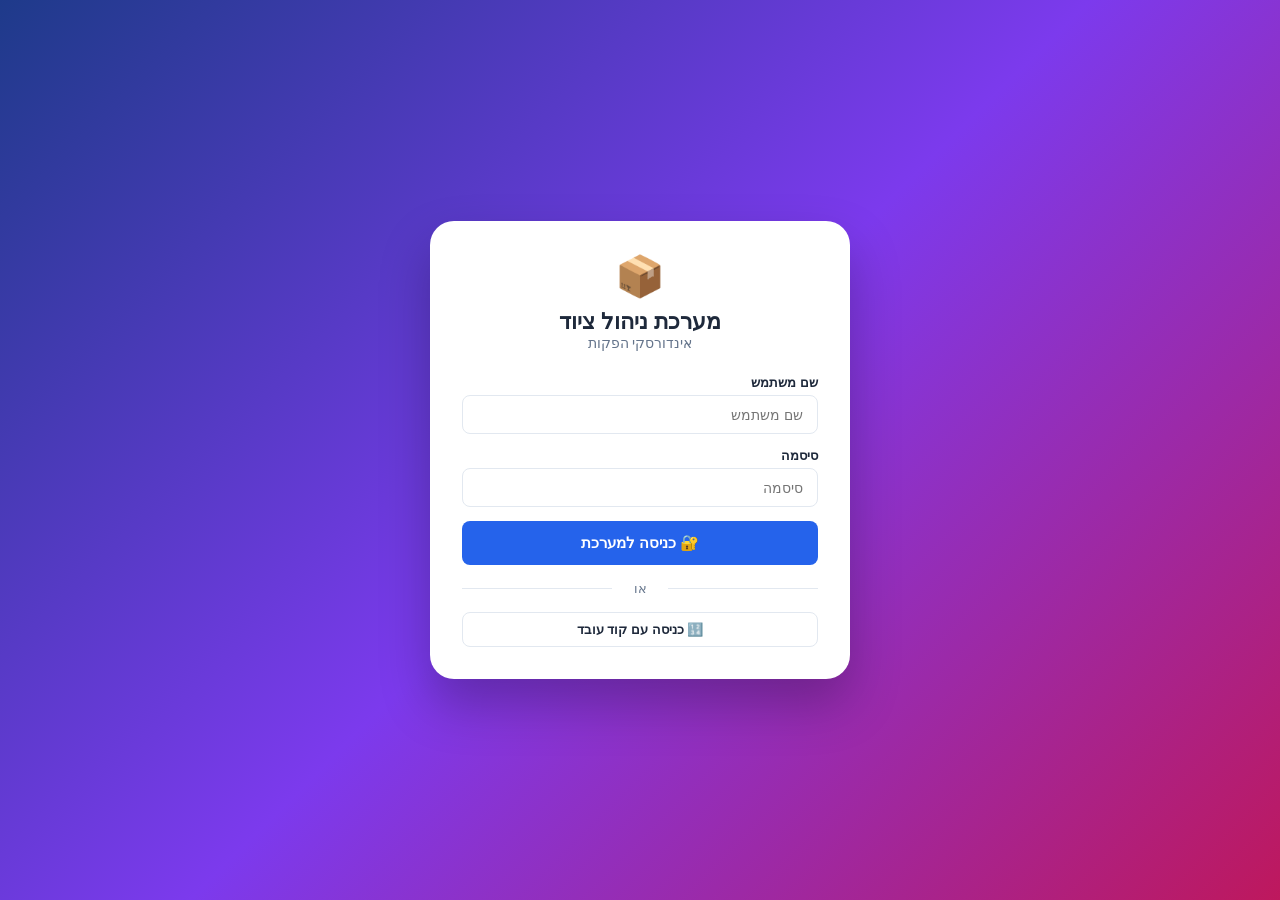
==== commit e6e87854: "גרסה מלאה: הגדרות מנהל + כרטיס עובד + PIN + צ'אט + הרשאות אמיתיות - כניסה עם PIN: לוח מספרים על מסך " ====
--- a/docs/index.html
+++ b/docs/index.html
@@ -1,1152 +1,1074 @@
 <!DOCTYPE html>
 <html lang="he">
 <head>
-    <meta charset="UTF-8">
-    <meta name="viewport" content="width=device-width, initial-scale=1.0">
-    <title>מערכת ניהול ציוד</title>
-    <style>
-        :root {
-            --primary: #2563eb;
-            --primary-dark: #1e40af;
-            --success: #10b981;
-            --danger: #ef4444;
-            --warning: #f59e0b;
-            --purple: #7c3aed;
-            --bg: #f8fafc;
-            --white: #ffffff;
-            --text: #1e293b;
-            --text-light: #64748b;
-            --border: #e2e8f0;
-            --shadow: 0 1px 3px rgba(0,0,0,0.1);
-            --shadow-lg: 0 10px 25px rgba(0,0,0,0.12);
-            --radius: 0.75rem;
-        }
-        * { margin: 0; padding: 0; box-sizing: border-box; }
-        body { font-family: -apple-system, BlinkMacSystemFont, 'Segoe UI', sans-serif; background: var(--bg); color: var(--text); direction: rtl; min-height: 100vh; }
-
-        /* SCREENS */
-        .screen { display: none; min-height: 100vh; }
-        .screen.active { display: flex; flex-direction: column; }
-
-        /* LOGIN */
-        #login-screen { background: linear-gradient(135deg, #1e3a8a 0%, #7c3aed 50%, #be185d 100%); align-items: center; justify-content: center; padding: 1rem; }
-        .login-box { background: white; border-radius: 1.5rem; padding: 2.5rem; width: 100%; max-width: 420px; box-shadow: 0 25px 50px rgba(0,0,0,0.25); }
-        .login-logo { text-align: center; margin-bottom: 2rem; }
-        .login-logo .icon { font-size: 3rem; display: block; margin-bottom: 0.5rem; }
-        .login-logo h1 { font-size: 1.5rem; font-weight: 700; color: var(--text); }
-        .login-logo p { color: var(--text-light); font-size: 0.9rem; }
-        .form-group { margin-bottom: 1rem; }
-        .form-group label { display: block; font-size: 0.85rem; font-weight: 600; color: var(--text); margin-bottom: 0.4rem; }
-        .form-group input, .form-group select, .form-group textarea {
-            width: 100%; padding: 0.75rem 1rem; border: 1.5px solid var(--border); border-radius: 0.5rem;
-            font-size: 0.9rem; font-family: inherit; direction: rtl; transition: border-color 0.2s;
-        }
-        .form-group input:focus, .form-group select:focus, .form-group textarea:focus { outline: none; border-color: var(--primary); }
-        .form-group textarea { resize: vertical; min-height: 80px; }
-        .error-msg { background: #fef2f2; color: #dc2626; border: 1px solid #fecaca; border-radius: 0.5rem; padding: 0.75rem 1rem; margin-bottom: 1rem; display: none; font-size: 0.9rem; }
-        .error-msg.show { display: block; }
-
-        /* BUTTONS */
-        .btn { padding: 0.6rem 1.2rem; border-radius: 0.5rem; border: none; cursor: pointer; font-size: 0.85rem; font-weight: 600; font-family: inherit; transition: all 0.15s; display: inline-flex; align-items: center; gap: 0.3rem; }
-        .btn-primary { background: var(--primary); color: white; width: 100%; justify-content: center; padding: 0.85rem; font-size: 1rem; }
-        .btn-primary:hover { background: var(--primary-dark); }
-        .btn-success { background: var(--success); color: white; }
-        .btn-success:hover { background: #059669; }
-        .btn-danger { background: var(--danger); color: white; }
-        .btn-danger:hover { background: #dc2626; }
-        .btn-ghost { background: transparent; color: var(--text); border: 1.5px solid var(--border); }
-        .btn-ghost:hover { background: var(--bg); }
-        .btn-warning { background: var(--warning); color: white; }
-        .btn-sm { padding: 0.35rem 0.75rem; font-size: 0.8rem; }
-
-        /* NAVBAR */
-        .navbar { background: white; box-shadow: var(--shadow); padding: 0 1.5rem; display: flex; align-items: center; gap: 1rem; height: 60px; position: sticky; top: 0; z-index: 100; }
-        .navbar-brand { font-weight: 700; font-size: 1.1rem; margin-left: auto; }
-        .navbar-links { list-style: none; display: flex; gap: 0.25rem; }
-        .navbar-links a { padding: 0.4rem 0.85rem; border-radius: 0.4rem; cursor: pointer; font-size: 0.9rem; color: var(--text-light); transition: all 0.15s; }
-        .navbar-links a:hover, .navbar-links a.active { background: #eff6ff; color: var(--primary); font-weight: 600; }
-        .navbar-user { display: flex; align-items: center; gap: 0.75rem; margin-right: auto; }
-        .avatar { width: 36px; height: 36px; border-radius: 50%; background: linear-gradient(135deg,var(--primary),var(--purple)); color: white; display: flex; align-items: center; justify-content: center; font-weight: 700; font-size: 0.85rem; }
-        .admin-badge { background: linear-gradient(135deg,var(--purple),#be185d); color: white; padding: 0.2rem 0.6rem; border-radius: 1rem; font-size: 0.75rem; font-weight: 700; }
-
-        /* MAIN CONTENT */
-        .main-content { padding: 1.5rem; max-width: 1200px; margin: 0 auto; width: 100%; flex: 1; }
-        .page-title { margin-bottom: 1.5rem; }
-        .page-title h2 { font-size: 1.5rem; font-weight: 700; }
-        .page-title p { color: var(--text-light); margin-top: 0.25rem; }
-
-        /* CARDS */
-        .card { background: white; border-radius: var(--radius); box-shadow: var(--shadow); padding: 1.25rem; margin-bottom: 1.25rem; }
-        .card-title { font-weight: 700; font-size: 1rem; margin-bottom: 1rem; }
-
-        /* STATS */
-        .stats-grid { display: grid; grid-template-columns: repeat(auto-fill, minmax(160px,1fr)); gap: 1rem; margin-bottom: 1.25rem; }
-        .stat-card { background: white; border-radius: var(--radius); box-shadow: var(--shadow); padding: 1.25rem; display: flex; align-items: center; justify-content: space-between; }
-        .stat-label { font-size: 0.8rem; color: var(--text-light); margin-bottom: 0.25rem; }
-        .stat-value { font-size: 1.8rem; font-weight: 700; }
-        .stat-icon { font-size: 2rem; opacity: 0.7; }
-
-        /* TABLE */
-        .table-wrap { overflow-x: auto; }
-        table { width: 100%; border-collapse: collapse; font-size: 0.88rem; }
-        thead th { background: var(--bg); padding: 0.6rem 0.75rem; text-align: right; font-weight: 600; font-size: 0.8rem; color: var(--text-light); border-bottom: 1px solid var(--border); }
-        tbody td { padding: 0.7rem 0.75rem; border-bottom: 1px solid var(--border); vertical-align: middle; }
-        tbody tr:last-child td { border-bottom: none; }
-        tbody tr:hover { background: #f8fafc; }
-
-        /* BADGES */
-        .badge { display: inline-block; padding: 0.2rem 0.55rem; border-radius: 1rem; font-size: 0.75rem; font-weight: 600; }
-        .badge-green { background: #dcfce7; color: #166534; }
-        .badge-red { background: #fee2e2; color: #991b1b; }
-        .badge-yellow { background: #fef9c3; color: #854d0e; }
-        .badge-blue { background: #dbeafe; color: #1e40af; }
-        .badge-purple { background: #f3e8ff; color: #6b21a8; }
-        .badge-gray { background: #f1f5f9; color: #475569; }
-
-        /* TABS */
-        .tab-content { display: none; }
-        .tab-content.active { display: block; }
-
-        /* ADMIN LAYOUT */
-        .admin-layout { display: flex; gap: 1.5rem; align-items: flex-start; }
-        .sidebar { width: 200px; flex-shrink: 0; background: white; border-radius: var(--radius); box-shadow: var(--shadow); padding: 1rem; position: sticky; top: 75px; }
-        .sidebar h4 { font-size: 0.75rem; color: var(--text-light); text-transform: uppercase; letter-spacing: 0.05em; margin-bottom: 0.75rem; }
-        .sidebar-menu { list-style: none; }
-        .sidebar-menu a { display: block; padding: 0.55rem 0.75rem; border-radius: 0.4rem; cursor: pointer; font-size: 0.9rem; color: var(--text-light); transition: all 0.15s; margin-bottom: 0.15rem; }
-        .sidebar-menu a:hover, .sidebar-menu a.active { background: #eff6ff; color: var(--primary); font-weight: 600; }
-        .admin-content { flex: 1; min-width: 0; }
-
-        /* QUICK ACTIONS */
-        .quick-actions { display: grid; grid-template-columns: repeat(auto-fill, minmax(110px,1fr)); gap: 1rem; }
-        .action-card { background: var(--bg); border-radius: var(--radius); padding: 1rem; text-align: center; cursor: pointer; transition: all 0.15s; border: 1.5px solid var(--border); }
-        .action-card:hover { border-color: var(--primary); background: #eff6ff; transform: translateY(-2px); }
-        .action-card .icon { font-size: 1.75rem; display: block; margin-bottom: 0.4rem; }
-        .action-card .label { font-size: 0.8rem; font-weight: 600; }
-
-        /* ALERTS */
-        .alert { padding: 0.75rem 1rem; border-radius: 0.5rem; margin-bottom: 1rem; font-size: 0.88rem; }
-        .alert-warning { background: #fef9c3; border: 1px solid #fde047; color: #713f12; }
-        .alert-info { background: #dbeafe; border: 1px solid #bfdbfe; color: #1e40af; }
-
-        /* MODAL */
-        .modal-overlay { display: none; position: fixed; inset: 0; background: rgba(0,0,0,0.5); z-index: 1000; align-items: center; justify-content: center; padding: 1rem; }
-        .modal-overlay.open { display: flex; }
-        .modal { background: white; border-radius: 1rem; padding: 2rem; width: 100%; max-width: 480px; max-height: 90vh; overflow-y: auto; box-shadow: 0 25px 60px rgba(0,0,0,0.3); }
-        .modal h3 { font-size: 1.15rem; font-weight: 700; margin-bottom: 1.25rem; }
-        .modal-actions { display: flex; gap: 0.75rem; justify-content: flex-start; margin-top: 1.25rem; flex-direction: row-reverse; }
-
-        /* TOAST */
-        #toast { position: fixed; bottom: 1.5rem; left: 50%; transform: translateX(-50%); background: #1e293b; color: white; padding: 0.75rem 1.5rem; border-radius: 0.5rem; font-size: 0.9rem; display: none; z-index: 9999; box-shadow: var(--shadow-lg); }
-
-        /* GRID */
-        .grid-2 { display: grid; grid-template-columns: 1fr 1fr; gap: 1.25rem; }
-        @media(max-width:768px) { .grid-2 { grid-template-columns: 1fr; } .admin-layout { flex-direction: column; } .sidebar { width: 100%; position: static; } }
-    </style>
+<meta charset="UTF-8">
+<meta name="viewport" content="width=device-width, initial-scale=1.0, maximum-scale=1.0">
+<title>מערכת ניהול ציוד</title>
+<style>
+:root{--primary:#2563eb;--primary-dark:#1e40af;--success:#10b981;--danger:#ef4444;--warning:#f59e0b;--purple:#7c3aed;--bg:#f8fafc;--white:#fff;--text:#1e293b;--text-light:#64748b;--border:#e2e8f0;--shadow:0 1px 3px rgba(0,0,0,.1);--shadow-lg:0 10px 25px rgba(0,0,0,.15);--radius:.75rem}
+*{margin:0;padding:0;box-sizing:border-box}
+body{font-family:-apple-system,BlinkMacSystemFont,'Segoe UI',sans-serif;background:var(--bg);color:var(--text);direction:rtl;min-height:100vh}
+.screen{display:none;min-height:100vh;flex-direction:column}
+.screen.active{display:flex}
+/* LOGIN */
+#login-screen{background:linear-gradient(135deg,#1e3a8a,#7c3aed,#be185d);align-items:center;justify-content:center;padding:1rem}
+.login-box{background:#fff;border-radius:1.5rem;padding:2rem;width:100%;max-width:420px;box-shadow:0 25px 50px rgba(0,0,0,.25)}
+.login-logo{text-align:center;margin-bottom:1.5rem}
+.login-logo .icon{font-size:2.5rem;display:block;margin-bottom:.5rem}
+.login-logo h1{font-size:1.4rem;font-weight:700}
+.login-logo p{color:var(--text-light);font-size:.85rem}
+.login-divider{text-align:center;color:var(--text-light);font-size:.8rem;margin:1rem 0;position:relative}
+.login-divider::before,.login-divider::after{content:'';position:absolute;top:50%;width:42%;height:1px;background:var(--border)}
+.login-divider::before{right:0}.login-divider::after{left:0}
+/* PIN PAD */
+#pin-section{display:none}
+.pin-display{text-align:center;font-size:2rem;letter-spacing:.5rem;margin-bottom:1rem;min-height:2.5rem;color:var(--primary);font-weight:700}
+.pin-grid{display:grid;grid-template-columns:repeat(3,1fr);gap:.5rem;max-width:220px;margin:0 auto}
+.pin-btn{background:var(--bg);border:1.5px solid var(--border);border-radius:.75rem;padding:.8rem;font-size:1.1rem;font-weight:700;cursor:pointer;transition:all .15s;font-family:inherit}
+.pin-btn:hover{background:#eff6ff;border-color:var(--primary)}
+.pin-btn.wide{grid-column:span 2}
+/* FORM */
+.form-group{margin-bottom:.9rem}
+.form-group label{display:block;font-size:.82rem;font-weight:600;margin-bottom:.3rem}
+.form-group input,.form-group select,.form-group textarea{width:100%;padding:.65rem .9rem;border:1.5px solid var(--border);border-radius:.5rem;font-size:.9rem;font-family:inherit;direction:rtl;transition:border-color .2s}
+.form-group input:focus,.form-group select:focus,.form-group textarea:focus{outline:none;border-color:var(--primary)}
+.form-group textarea{resize:vertical;min-height:70px}
+.error-msg{background:#fef2f2;color:#dc2626;border:1px solid #fecaca;border-radius:.5rem;padding:.65rem 1rem;margin-bottom:.9rem;display:none;font-size:.85rem}
+.error-msg.show{display:block}
+/* BUTTONS */
+.btn{padding:.55rem 1.1rem;border-radius:.5rem;border:none;cursor:pointer;font-size:.82rem;font-weight:600;font-family:inherit;transition:all .15s;display:inline-flex;align-items:center;gap:.3rem;white-space:nowrap}
+.btn-primary{background:var(--primary);color:#fff;width:100%;justify-content:center;padding:.8rem;font-size:.95rem}
+.btn-primary:hover{background:var(--primary-dark)}
+.btn-success{background:var(--success);color:#fff}.btn-success:hover{background:#059669}
+.btn-danger{background:var(--danger);color:#fff}.btn-danger:hover{background:#dc2626}
+.btn-ghost{background:transparent;color:var(--text);border:1.5px solid var(--border)}.btn-ghost:hover{background:var(--bg)}
+.btn-warning{background:var(--warning);color:#fff}
+.btn-purple{background:var(--purple);color:#fff}
+.btn-sm{padding:.3rem .65rem;font-size:.78rem}
+.btn-inline{width:auto!important}
+/* NAVBAR */
+.navbar{background:#fff;box-shadow:var(--shadow);padding:0 1.2rem;display:flex;align-items:center;gap:.75rem;height:58px;position:sticky;top:0;z-index:100;flex-wrap:wrap}
+.navbar-brand{font-weight:700;font-size:1rem;margin-left:auto}
+.navbar-links{list-style:none;display:flex;gap:.15rem;flex-wrap:wrap}
+.navbar-links a{padding:.35rem .75rem;border-radius:.4rem;cursor:pointer;font-size:.85rem;color:var(--text-light);transition:all .15s}
+.navbar-links a:hover,.navbar-links a.active{background:#eff6ff;color:var(--primary);font-weight:600}
+.navbar-user{display:flex;align-items:center;gap:.6rem;margin-right:auto}
+.avatar{width:34px;height:34px;border-radius:50%;background:linear-gradient(135deg,var(--primary),var(--purple));color:#fff;display:flex;align-items:center;justify-content:center;font-weight:700;font-size:.82rem;flex-shrink:0}
+.admin-badge{background:linear-gradient(135deg,var(--purple),#be185d);color:#fff;padding:.15rem .55rem;border-radius:1rem;font-size:.72rem;font-weight:700}
+/* MAIN */
+.main-content{padding:1.2rem;max-width:1200px;margin:0 auto;width:100%;flex:1}
+.page-title{margin-bottom:1.2rem}
+.page-title h2{font-size:1.35rem;font-weight:700}
+.page-title p{color:var(--text-light);margin-top:.2rem;font-size:.88rem}
+/* CARDS */
+.card{background:#fff;border-radius:var(--radius);box-shadow:var(--shadow);padding:1.1rem;margin-bottom:1.1rem}
+.card-title{font-weight:700;font-size:.95rem;margin-bottom:.9rem}
+/* STATS */
+.stats-grid{display:grid;grid-template-columns:repeat(auto-fill,minmax(145px,1fr));gap:.9rem;margin-bottom:1.1rem}
+.stat-card{background:#fff;border-radius:var(--radius);box-shadow:var(--shadow);padding:1.1rem;display:flex;align-items:center;justify-content:space-between}
+.stat-label{font-size:.75rem;color:var(--text-light);margin-bottom:.2rem}
+.stat-value{font-size:1.7rem;font-weight:700}
+.stat-icon{font-size:1.8rem;opacity:.7}
+/* TABLE */
+.table-wrap{overflow-x:auto;-webkit-overflow-scrolling:touch}
+table{width:100%;border-collapse:collapse;font-size:.84rem}
+thead th{background:var(--bg);padding:.55rem .7rem;text-align:right;font-weight:600;font-size:.77rem;color:var(--text-light);border-bottom:1px solid var(--border)}
+tbody td{padding:.65rem .7rem;border-bottom:1px solid var(--border);vertical-align:middle}
+tbody tr:last-child td{border-bottom:none}
+tbody tr:hover{background:#f8fafc}
+/* BADGES */
+.badge{display:inline-block;padding:.18rem .5rem;border-radius:1rem;font-size:.72rem;font-weight:600}
+.badge-green{background:#dcfce7;color:#166534}.badge-red{background:#fee2e2;color:#991b1b}
+.badge-yellow{background:#fef9c3;color:#854d0e}.badge-blue{background:#dbeafe;color:#1e40af}
+.badge-purple{background:#f3e8ff;color:#6b21a8}.badge-gray{background:#f1f5f9;color:#475569}
+/* TABS */
+.tab-content{display:none}.tab-content.active{display:block}
+/* ADMIN LAYOUT */
+.admin-layout{display:flex;gap:1.2rem;align-items:flex-start}
+.sidebar{width:190px;flex-shrink:0;background:#fff;border-radius:var(--radius);box-shadow:var(--shadow);padding:.9rem;position:sticky;top:68px}
+.sidebar h4{font-size:.72rem;color:var(--text-light);text-transform:uppercase;letter-spacing:.05em;margin-bottom:.65rem}
+.sidebar-menu{list-style:none}
+.sidebar-menu a{display:block;padding:.5rem .65rem;border-radius:.4rem;cursor:pointer;font-size:.86rem;color:var(--text-light);transition:all .15s;margin-bottom:.12rem}
+.sidebar-menu a:hover,.sidebar-menu a.active{background:#eff6ff;color:var(--primary);font-weight:600}
+.admin-content{flex:1;min-width:0}
+/* QUICK ACTIONS */
+.quick-actions{display:grid;grid-template-columns:repeat(auto-fill,minmax(100px,1fr));gap:.9rem}
+.action-card{background:var(--bg);border-radius:var(--radius);padding:.9rem;text-align:center;cursor:pointer;transition:all .15s;border:1.5px solid var(--border)}
+.action-card:hover{border-color:var(--primary);background:#eff6ff;transform:translateY(-2px)}
+.action-card .icon{font-size:1.6rem;display:block;margin-bottom:.35rem}
+.action-card .label{font-size:.77rem;font-weight:600}
+/* ALERTS */
+.alert{padding:.65rem .9rem;border-radius:.5rem;margin-bottom:.9rem;font-size:.84rem}
+.alert-warning{background:#fef9c3;border:1px solid #fde047;color:#713f12}
+.alert-info{background:#dbeafe;border:1px solid #bfdbfe;color:#1e40af}
+/* MODAL */
+.modal-overlay{display:none;position:fixed;inset:0;background:rgba(0,0,0,.5);z-index:1000;align-items:center;justify-content:center;padding:1rem}
+.modal-overlay.open{display:flex}
+.modal{background:#fff;border-radius:1rem;padding:1.75rem;width:100%;max-width:480px;max-height:90vh;overflow-y:auto;box-shadow:0 25px 60px rgba(0,0,0,.3)}
+.modal h3{font-size:1.1rem;font-weight:700;margin-bottom:1.1rem}
+.modal-actions{display:flex;gap:.65rem;justify-content:flex-start;margin-top:1.1rem;flex-direction:row-reverse}
+/* TOAST */
+#toast{position:fixed;bottom:1.5rem;left:50%;transform:translateX(-50%);background:#1e293b;color:#fff;padding:.65rem 1.4rem;border-radius:.5rem;font-size:.88rem;display:none;z-index:9999;box-shadow:var(--shadow-lg)}
+/* GRID */
+.grid-2{display:grid;grid-template-columns:1fr 1fr;gap:1.1rem}
+/* SETTINGS SECTIONS */
+.settings-section{background:#fff;border-radius:var(--radius);box-shadow:var(--shadow);padding:1.25rem;margin-bottom:1.1rem}
+.settings-section h3{font-size:1rem;font-weight:700;margin-bottom:1rem;padding-bottom:.6rem;border-bottom:1px solid var(--border)}
+/* EMPLOYEE CARD */
+#employee-card-screen{background:linear-gradient(135deg,#1e3a8a,#7c3aed);align-items:center;justify-content:flex-start;padding:1rem}
+.emp-card{background:#fff;border-radius:1.5rem;padding:1.75rem;width:100%;max-width:500px;margin:0 auto;box-shadow:0 25px 50px rgba(0,0,0,.25)}
+.emp-header{text-align:center;margin-bottom:1.5rem;padding-bottom:1.2rem;border-bottom:1px solid var(--border)}
+.emp-avatar{width:70px;height:70px;border-radius:50%;background:linear-gradient(135deg,var(--primary),var(--purple));color:#fff;display:flex;align-items:center;justify-content:center;font-size:1.8rem;font-weight:700;margin:0 auto .75rem}
+.emp-name{font-size:1.3rem;font-weight:700}
+.emp-section{margin-bottom:1.2rem}
+.emp-section-title{font-size:.88rem;font-weight:700;color:var(--text-light);margin-bottom:.65rem;text-transform:uppercase;letter-spacing:.03em}
+.emp-eq-item{display:flex;align-items:center;justify-content:space-between;padding:.6rem .8rem;background:var(--bg);border-radius:.5rem;margin-bottom:.4rem}
+.emp-task-item{padding:.6rem .8rem;background:var(--bg);border-radius:.5rem;margin-bottom:.4rem}
+/* CHAT */
+.chat-layout{display:flex;gap:1rem;height:500px}
+.chat-sidebar{width:180px;flex-shrink:0;border:1px solid var(--border);border-radius:.75rem;overflow-y:auto}
+.chat-contact{padding:.6rem .8rem;cursor:pointer;font-size:.85rem;border-bottom:1px solid var(--border);transition:background .15s}
+.chat-contact:hover,.chat-contact.active{background:#eff6ff;color:var(--primary);font-weight:600}
+.chat-main{flex:1;display:flex;flex-direction:column;border:1px solid var(--border);border-radius:.75rem;overflow:hidden}
+.chat-messages{flex:1;overflow-y:auto;padding:.9rem;display:flex;flex-direction:column;gap:.5rem}
+.chat-msg{max-width:75%;padding:.5rem .8rem;border-radius:.75rem;font-size:.85rem;line-height:1.4}
+.chat-msg.mine{align-self:flex-end;background:var(--primary);color:#fff;border-bottom-left-radius:.2rem}
+.chat-msg.theirs{align-self:flex-start;background:var(--bg);border:1px solid var(--border);border-bottom-right-radius:.2rem}
+.chat-msg-sender{font-size:.7rem;opacity:.7;margin-bottom:.2rem}
+.chat-input-row{display:flex;gap:.5rem;padding:.65rem;border-top:1px solid var(--border);background:#fff}
+.chat-input-row input{flex:1;padding:.5rem .75rem;border:1.5px solid var(--border);border-radius:.5rem;font-size:.88rem;font-family:inherit}
+/* PERMISSIONS */
+.perm-row{display:flex;align-items:center;gap:.75rem;padding:.65rem 0;border-bottom:1px solid var(--border)}
+.perm-row:last-child{border-bottom:none}
+.perm-row label{flex:1;font-size:.88rem}
+.toggle{position:relative;width:42px;height:24px;flex-shrink:0}
+.toggle input{opacity:0;width:0;height:0}
+.toggle-slider{position:absolute;inset:0;background:#cbd5e1;border-radius:24px;cursor:pointer;transition:.3s}
+.toggle-slider::before{content:'';position:absolute;width:18px;height:18px;right:3px;top:3px;background:#fff;border-radius:50%;transition:.3s}
+.toggle input:checked+.toggle-slider{background:var(--success)}
+.toggle input:checked+.toggle-slider::before{right:auto;left:3px}
+/* EMPLOYEE CARDS GRID */
+.emp-cards-grid{display:grid;grid-template-columns:repeat(auto-fill,minmax(160px,1fr));gap:.9rem}
+.emp-mini-card{background:var(--bg);border-radius:var(--radius);padding:1rem;text-align:center;border:1.5px solid var(--border)}
+.emp-mini-avatar{width:44px;height:44px;border-radius:50%;background:linear-gradient(135deg,var(--primary),var(--purple));color:#fff;display:flex;align-items:center;justify-content:center;font-weight:700;margin:0 auto .5rem;font-size:1rem}
+/* RESPONSIVE */
+@media(max-width:768px){
+  .grid-2{grid-template-columns:1fr}
+  .admin-layout{flex-direction:column}
+  .sidebar{width:100%;position:static}
+  .navbar-links{display:none}
+  .chat-layout{flex-direction:column;height:auto}
+  .chat-sidebar{width:100%;height:120px;display:flex;overflow-x:auto;overflow-y:hidden}
+  .chat-sidebar .chat-contact{flex-shrink:0;border-bottom:none;border-left:1px solid var(--border)}
+  .chat-main{height:350px}
+  .stats-grid{grid-template-columns:1fr 1fr}
+  .emp-cards-grid{grid-template-columns:1fr 1fr}
+  .modal{padding:1.25rem}
+  .main-content{padding:.75rem}
+}
+@media(max-width:480px){
+  .stats-grid{grid-template-columns:1fr 1fr}
+  .quick-actions{grid-template-columns:repeat(2,1fr)}
+  .navbar{padding:0 .75rem}
+  .navbar-brand{font-size:.88rem}
+}
+</style>
 </head>
 <body>
-
-<!-- TOAST -->
 <div id="toast"></div>
 
-<!-- ==================== LOGIN ==================== -->
+<!-- LOGIN -->
 <div id="login-screen" class="screen active">
-    <div class="login-box">
-        <div class="login-logo">
-            <span class="icon">📦</span>
-            <h1>מערכת ניהול ציוד</h1>
-            <p>אינדורסקי הפקות</p>
+<div class="login-box">
+  <div class="login-logo"><span class="icon">📦</span><h1>מערכת ניהול ציוד</h1><p>אינדורסקי הפקות</p></div>
+  <div id="login-error" class="error-msg">שם משתמש או סיסמה שגויים</div>
+  <div id="pass-section">
+    <div class="form-group"><label>שם משתמש</label><input type="text" id="username" placeholder="שם משתמש" autocomplete="username"></div>
+    <div class="form-group"><label>סיסמה</label><input type="password" id="password" placeholder="סיסמה" autocomplete="current-password"></div>
+    <button class="btn btn-primary" onclick="doLogin()">🔐 כניסה למערכת</button>
+  </div>
+  <div class="login-divider">או</div>
+  <button class="btn btn-ghost" style="width:100%;justify-content:center" onclick="togglePin()">🔢 כניסה עם קוד עובד</button>
+  <div id="pin-section" style="margin-top:1rem">
+    <div id="pin-display" class="pin-display">----</div>
+    <div id="pin-error" class="error-msg">קוד שגוי</div>
+    <div class="pin-grid">
+      <button class="pin-btn" onclick="pinPress('1')">1</button><button class="pin-btn" onclick="pinPress('2')">2</button><button class="pin-btn" onclick="pinPress('3')">3</button>
+      <button class="pin-btn" onclick="pinPress('4')">4</button><button class="pin-btn" onclick="pinPress('5')">5</button><button class="pin-btn" onclick="pinPress('6')">6</button>
+      <button class="pin-btn" onclick="pinPress('7')">7</button><button class="pin-btn" onclick="pinPress('8')">8</button><button class="pin-btn" onclick="pinPress('9')">9</button>
+      <button class="pin-btn" onclick="pinPress('del')">⌫</button><button class="pin-btn" onclick="pinPress('0')">0</button><button class="pin-btn btn-success" style="color:#fff;background:var(--success)" onclick="pinPress('ok')">✓</button>
+    </div>
+  </div>
+</div>
+</div>
+
+<!-- EMPLOYEE CARD -->
+<div id="employee-card-screen" class="screen">
+<div class="emp-card">
+  <div style="display:flex;justify-content:flex-start;margin-bottom:1rem">
+    <button class="btn btn-ghost btn-sm" onclick="doLogout()">← יציאה</button>
+  </div>
+  <div class="emp-header">
+    <div class="emp-avatar" id="ec-avatar">?</div>
+    <div class="emp-name" id="ec-name"></div>
+    <span class="badge badge-blue" style="margin-top:.3rem">עובד</span>
+  </div>
+  <div class="emp-section">
+    <div class="emp-section-title">📦 הציוד שלי</div>
+    <div id="ec-equipment"><div style="color:var(--text-light);font-size:.85rem">אין ציוד אצלך כרגע</div></div>
+  </div>
+  <div class="emp-section">
+    <div class="emp-section-title">📋 המשימות שלי</div>
+    <div id="ec-tasks"><div style="color:var(--text-light);font-size:.85rem">אין משימות פתוחות</div></div>
+  </div>
+</div>
+</div>
+
+<!-- USER SCREEN -->
+<div id="user-screen" class="screen">
+<nav class="navbar">
+  <div class="navbar-brand">📦 <span id="sys-name-user">מערכת ניהול ציוד</span></div>
+  <ul class="navbar-links">
+    <li><a class="active" onclick="showUserTab('dashboard',this)">דשבורד</a></li>
+    <li><a onclick="showUserTab('myequipment',this)">הציוד שלי</a></li>
+    <li><a onclick="showUserTab('tasks',this)">משימות</a></li>
+    <li><a onclick="showUserTab('history',this)">היסטוריה</a></li>
+    <li><a onclick="showUserTab('chat',this)">💬 צ'אט</a></li>
+  </ul>
+  <div class="navbar-user">
+    <span id="user-name-display" style="font-size:.85rem;display:none" class="d-md-block"></span>
+    <div class="avatar" id="user-avatar">U</div>
+    <button class="btn btn-ghost btn-sm" onclick="doLogout()">יציאה</button>
+  </div>
+</nav>
+<div class="main-content">
+  <div id="user-dashboard" class="tab-content active">
+    <div class="page-title"><h2>👋 שלום, <span id="user-greeting"></span></h2><p>הנה סיכום הפעילות שלך</p></div>
+    <div class="stats-grid">
+      <div class="stat-card"><div><div class="stat-label">ציוד אצלי</div><div class="stat-value" style="color:var(--primary)" id="u-stat-eq">0</div></div><div class="stat-icon">📤</div></div>
+      <div class="stat-card"><div><div class="stat-label">משימות פתוחות</div><div class="stat-value" style="color:var(--warning)" id="u-stat-tasks">0</div></div><div class="stat-icon">📋</div></div>
+      <div class="stat-card"><div><div class="stat-label">דוחות נזק</div><div class="stat-value" style="color:var(--danger)" id="u-stat-dmg">0</div></div><div class="stat-icon">⚠️</div></div>
+      <div class="stat-card"><div><div class="stat-label">פעולות החודש</div><div class="stat-value" style="color:var(--success)" id="u-stat-hist">0</div></div><div class="stat-icon">✅</div></div>
+    </div>
+    <div class="card">
+      <div class="card-title">🚀 פעולות מהירות</div>
+      <div class="quick-actions">
+        <div class="action-card" onclick="openModal('checkout-modal');populateCheckout()"><span class="icon">📤</span><div class="label">שליחת ציוד</div></div>
+        <div class="action-card" onclick="openModal('checkin-modal');populateCheckin()"><span class="icon">📥</span><div class="label">החזרת ציוד</div></div>
+        <div class="action-card" onclick="openModal('damage-modal');populateDamage()"><span class="icon">⚠️</span><div class="label">דיווח נזק</div></div>
+      </div>
+    </div>
+    <div class="card"><div class="card-title">📊 פעילות אחרונה</div><div class="table-wrap"><table><thead><tr><th>פעילות</th><th>ציוד</th><th>תאריך</th></tr></thead><tbody id="u-activity"></tbody></table></div></div>
+  </div>
+  <div id="user-myequipment" class="tab-content">
+    <div class="page-title"><h2>📦 הציוד שלי</h2></div>
+    <div class="card"><div class="table-wrap"><table><thead><tr><th>ציוד</th><th>קטגוריה</th><th>מצב</th><th>פעולות</th></tr></thead><tbody id="u-eq-table"></tbody></table></div></div>
+  </div>
+  <div id="user-tasks" class="tab-content">
+    <div class="page-title"><h2>📋 המשימות שלי</h2><p>משימות שהוקצו לך על ידי המנהל</p></div>
+    <div class="card"><div class="table-wrap"><table><thead><tr><th>משימה</th><th>תיאור</th><th>תאריך</th><th>עדיפות</th><th>סטטוס</th><th>פעולות</th></tr></thead><tbody id="u-tasks-table"></tbody></table></div></div>
+  </div>
+  <div id="user-history" class="tab-content">
+    <div class="page-title"><h2>📈 היסטוריה</h2></div>
+    <div class="card"><div class="table-wrap"><table><thead><tr><th>פעילות</th><th>ציוד</th><th>תאריך</th><th>פרטים</th></tr></thead><tbody id="u-history-table"></tbody></table></div></div>
+  </div>
+  <div id="user-chat" class="tab-content">
+    <div class="page-title"><h2>💬 צ'אט</h2><p>תקשורת עם הצוות</p></div>
+    <div class="card">
+      <div class="chat-layout">
+        <div class="chat-sidebar" id="u-chat-contacts"></div>
+        <div class="chat-main">
+          <div style="padding:.6rem .9rem;border-bottom:1px solid var(--border);font-weight:600;font-size:.88rem" id="u-chat-title">קבוצה כללית</div>
+          <div class="chat-messages" id="u-chat-messages"></div>
+          <div class="chat-input-row">
+            <input type="text" id="u-chat-input" placeholder="כתוב הודעה..." onkeydown="if(event.key==='Enter')sendChat('user')">
+            <button class="btn btn-primary btn-sm btn-inline" onclick="sendChat('user')">שלח</button>
+          </div>
         </div>
-        <div id="login-error" class="error-msg">שם משתמש או סיסמה שגויים</div>
-        <div class="form-group">
-            <label>שם משתמש</label>
-            <input type="text" id="username" placeholder="הכנס שם משתמש" autocomplete="username">
+      </div>
+    </div>
+  </div>
+</div>
+</div>
+
+<!-- ADMIN SCREEN -->
+<div id="admin-screen" class="screen">
+<nav class="navbar">
+  <div class="navbar-brand">👨‍💼 <span id="sys-name-admin">מערכת ניהול ציוד</span></div>
+  <div class="navbar-user">
+    <span class="admin-badge">מנהל</span>
+    <div class="avatar" style="background:linear-gradient(135deg,#7c3aed,#be185d)">A</div>
+    <button class="btn btn-ghost btn-sm" onclick="doLogout()">יציאה</button>
+  </div>
+</nav>
+<div class="main-content">
+<div class="admin-layout">
+  <aside class="sidebar">
+    <h4>תפריט</h4>
+    <ul class="sidebar-menu">
+      <li><a class="active" onclick="showAdminTab('a-overview',this)">📊 סקירה כללית</a></li>
+      <li><a onclick="showAdminTab('a-equipment',this)">📦 ניהול ציוד</a></li>
+      <li><a onclick="showAdminTab('a-users',this)">👥 ניהול משתמשים</a></li>
+      <li><a onclick="showAdminTab('a-tasks',this)">📋 משימות</a></li>
+      <li><a onclick="showAdminTab('a-damage',this)">⚠️ דוחות נזק</a></li>
+      <li><a onclick="showAdminTab('a-inventory',this)">📊 מלאי</a></li>
+      <li><a onclick="showAdminTab('a-reports',this)">📈 דוחות</a></li>
+      <li><a onclick="showAdminTab('a-chat',this)">💬 צ'אט</a></li>
+      <li><a onclick="showAdminTab('a-settings',this)">⚙️ הגדרות</a></li>
+    </ul>
+  </aside>
+  <div class="admin-content">
+
+    <!-- OVERVIEW -->
+    <div id="a-overview" class="tab-content active">
+      <div class="page-title"><h2>📊 סקירה כללית</h2></div>
+      <div class="stats-grid">
+        <div class="stat-card"><div><div class="stat-label">סה"כ ציוד</div><div class="stat-value" style="color:var(--primary)" id="ov-total">0</div></div><div class="stat-icon">📦</div></div>
+        <div class="stat-card"><div><div class="stat-label">זמין</div><div class="stat-value" style="color:var(--success)" id="ov-avail">0</div></div><div class="stat-icon">✅</div></div>
+        <div class="stat-card"><div><div class="stat-label">בשימוש</div><div class="stat-value" style="color:var(--warning)" id="ov-inuse">0</div></div><div class="stat-icon">📤</div></div>
+        <div class="stat-card"><div><div class="stat-label">ניזוק</div><div class="stat-value" style="color:var(--danger)" id="ov-dmg">0</div></div><div class="stat-icon">🔧</div></div>
+        <div class="stat-card"><div><div class="stat-label">עובדים פעילים</div><div class="stat-value" style="color:var(--primary)" id="ov-users">0</div></div><div class="stat-icon">👥</div></div>
+        <div class="stat-card"><div><div class="stat-label">משימות פתוחות</div><div class="stat-value" style="color:var(--warning)" id="ov-tasks">0</div></div><div class="stat-icon">📋</div></div>
+      </div>
+      <div class="card"><div class="card-title">📋 פעילות אחרונה</div><div class="table-wrap"><table><thead><tr><th>עובד</th><th>פעולה</th><th>ציוד</th><th>זמן</th></tr></thead><tbody id="a-activity"></tbody></table></div></div>
+    </div>
+
+    <!-- EQUIPMENT -->
+    <div id="a-equipment" class="tab-content">
+      <div class="page-title"><h2>📦 ניהול ציוד</h2></div>
+      <div style="margin-bottom:.9rem;display:flex;gap:.6rem;flex-wrap:wrap">
+        <button class="btn btn-primary btn-sm btn-inline" onclick="openModal('add-eq-modal')">➕ הוסף ציוד</button>
+        <button class="btn btn-ghost btn-sm" onclick="importCSV()">📥 ייבוא CSV</button>
+        <button class="btn btn-ghost btn-sm" onclick="exportCSV()">📤 ייצוא CSV</button>
+        <input type="file" id="csv-input" accept=".csv" style="display:none" onchange="handleCSV(this)">
+      </div>
+      <div class="card"><div class="table-wrap"><table><thead><tr><th>שם</th><th>קטגוריה</th><th>S/N</th><th>סטטוס</th><th>אצל</th><th>פעולות</th></tr></thead><tbody id="a-eq-table"></tbody></table></div></div>
+    </div>
+
+    <!-- USERS -->
+    <div id="a-users" class="tab-content">
+      <div class="page-title"><h2>👥 ניהול משתמשים</h2></div>
+      <div style="margin-bottom:.9rem"><button class="btn btn-primary btn-sm btn-inline" onclick="openModal('add-user-modal')">➕ הוסף עובד</button></div>
+      <div class="card"><div class="table-wrap"><table><thead><tr><th>שם משתמש</th><th>שם מלא</th><th>קוד PIN</th><th>ציוד</th><th>סטטוס</th><th>פעולות</th></tr></thead><tbody id="a-users-table"></tbody></table></div></div>
+    </div>
+
+    <!-- TASKS -->
+    <div id="a-tasks" class="tab-content">
+      <div class="page-title"><h2>📋 ניהול משימות</h2><p>צור משימות והקצה לעובדים</p></div>
+      <div style="margin-bottom:.9rem"><button class="btn btn-primary btn-sm btn-inline" onclick="openModal('add-task-modal');populateTaskUsers()">➕ משימה חדשה</button></div>
+      <div class="card"><div class="table-wrap"><table><thead><tr><th>משימה</th><th>מוקצה ל</th><th>תאריך</th><th>עדיפות</th><th>סטטוס</th><th>פעולות</th></tr></thead><tbody id="a-tasks-table"></tbody></table></div></div>
+    </div>
+
+    <!-- DAMAGE -->
+    <div id="a-damage" class="tab-content">
+      <div class="page-title"><h2>⚠️ דוחות נזק</h2></div>
+      <div class="card"><div class="table-wrap"><table><thead><tr><th>ציוד</th><th>מדווח ע"י</th><th>תיאור</th><th>חומרה</th><th>סטטוס</th><th>פעולות</th></tr></thead><tbody id="a-damage-table"></tbody></table></div></div>
+    </div>
+
+    <!-- INVENTORY -->
+    <div id="a-inventory" class="tab-content">
+      <div class="page-title"><h2>📊 מלאי</h2></div>
+      <div class="card"><div class="table-wrap"><table><thead><tr><th>קטגוריה</th><th>סה"כ</th><th>זמין</th><th>בשימוש</th><th>ניזוק</th><th>%ניצולת</th></tr></thead><tbody id="a-inv-table"></tbody></table></div></div>
+    </div>
+
+    <!-- REPORTS -->
+    <div id="a-reports" class="tab-content">
+      <div class="page-title"><h2>📈 דוחות</h2></div>
+      <div class="grid-2">
+        <div class="card"><div class="card-title">סיכום מלאי</div><table><tbody>
+          <tr><td>שליחות</td><td><strong id="rep-co">0</strong></td></tr>
+          <tr><td>קבלות</td><td><strong id="rep-ci">0</strong></td></tr>
+          <tr><td>דוחות נזק</td><td><strong id="rep-dm">0</strong></td></tr>
+          <tr><td>פריטי ציוד</td><td><strong id="rep-eq">0</strong></td></tr>
+        </tbody></table></div>
+        <div class="card"><div class="card-title">עובדים</div><table><tbody id="rep-users"></tbody></table></div>
+      </div>
+    </div>
+
+    <!-- CHAT ADMIN -->
+    <div id="a-chat" class="tab-content">
+      <div class="page-title"><h2>💬 צ'אט</h2></div>
+      <div class="card">
+        <div class="chat-layout">
+          <div class="chat-sidebar" id="a-chat-contacts"></div>
+          <div class="chat-main">
+            <div style="padding:.6rem .9rem;border-bottom:1px solid var(--border);font-weight:600;font-size:.88rem" id="a-chat-title">קבוצה כללית</div>
+            <div class="chat-messages" id="a-chat-messages"></div>
+            <div class="chat-input-row">
+              <input type="text" id="a-chat-input" placeholder="כתוב הודעה..." onkeydown="if(event.key==='Enter')sendChat('admin')">
+              <button class="btn btn-primary btn-sm btn-inline" onclick="sendChat('admin')">שלח</button>
+            </div>
+          </div>
         </div>
-        <div class="form-group">
-            <label>סיסמה</label>
-            <input type="password" id="password" placeholder="הכנס סיסמה" autocomplete="current-password">
+      </div>
+    </div>
+
+    <!-- SETTINGS -->
+    <div id="a-settings" class="tab-content">
+      <div class="page-title"><h2>⚙️ הגדרות מערכת</h2></div>
+
+      <div class="settings-section">
+        <h3>🏢 הגדרות כלליות</h3>
+        <div class="form-group"><label>שם המערכת</label><input type="text" id="set-sys-name" style="width:100%"></div>
+        <div class="form-group"><label>שם החברה</label><input type="text" id="set-company" style="width:100%"></div>
+        <button class="btn btn-primary btn-inline" onclick="saveSystemSettings()">💾 שמור הגדרות</button>
+      </div>
+
+      <div class="settings-section">
+        <h3>🗂️ ניהול קטגוריות ציוד</h3>
+        <div style="display:flex;gap:.6rem;margin-bottom:.9rem;flex-wrap:wrap" id="cats-list"></div>
+        <div style="display:flex;gap:.6rem">
+          <input type="text" id="new-cat-input" placeholder="קטגוריה חדשה..." style="flex:1;padding:.5rem .75rem;border:1.5px solid var(--border);border-radius:.5rem;font-size:.88rem;font-family:inherit">
+          <button class="btn btn-success btn-sm" onclick="addCategory()">➕ הוסף</button>
         </div>
-        <button class="btn btn-primary" onclick="doLogin()">🔐 כניסה למערכת</button>
-    </div>
+      </div>
+
+      <div class="settings-section">
+        <h3>🔢 קודי PIN לעובדים</h3>
+        <div class="table-wrap"><table><thead><tr><th>שם מלא</th><th>שם משתמש</th><th>קוד PIN נוכחי</th><th>קוד חדש</th><th>פעולה</th></tr></thead><tbody id="pin-table"></tbody></table></div>
+      </div>
+
+      <div class="settings-section">
+        <h3>👁️ כרטיסי עובדים</h3>
+        <div class="emp-cards-grid" id="emp-cards-grid"></div>
+      </div>
+
+      <div class="settings-section">
+        <h3>🔒 הרשאות מערכת</h3>
+        <div id="perms-list"></div>
+        <button class="btn btn-primary btn-inline" style="margin-top:.9rem" onclick="savePermissions()">💾 שמור הרשאות</button>
+      </div>
+    </div>
+
+  </div>
 </div>
-
-<!-- ==================== USER SCREEN ==================== -->
-<div id="user-screen" class="screen">
-    <nav class="navbar">
-        <div class="navbar-brand">📦 מערכת ניהול ציוד</div>
-        <ul class="navbar-links">
-            <li><a class="active" onclick="showUserTab('dashboard', this)">דשבורד</a></li>
-            <li><a onclick="showUserTab('myequipment', this)">הציוד שלי</a></li>
-            <li><a onclick="showUserTab('tasks', this)">משימות</a></li>
-            <li><a onclick="showUserTab('history', this)">היסטוריה</a></li>
-        </ul>
-        <div class="navbar-user">
-            <span id="user-name-display"></span>
-            <div class="avatar" id="user-avatar">U</div>
-            <button class="btn btn-ghost btn-sm" onclick="doLogout()">יציאה</button>
-        </div>
-    </nav>
-    <div class="main-content">
-        <!-- Dashboard -->
-        <div id="user-dashboard" class="tab-content active">
-            <div class="page-title">
-                <h2>👋 שלום, <span id="user-greeting">שי!</span></h2>
-                <p>הנה סיכום הפעילות שלך</p>
-            </div>
-            <div class="stats-grid">
-                <div class="stat-card"><div><div class="stat-label">ציוד אצלי</div><div class="stat-value" style="color:var(--primary)" id="stat-my-equipment">0</div></div><div class="stat-icon">📤</div></div>
-                <div class="stat-card"><div><div class="stat-label">משימות פתוחות</div><div class="stat-value" style="color:var(--warning)" id="stat-open-tasks">0</div></div><div class="stat-icon">📋</div></div>
-                <div class="stat-card"><div><div class="stat-label">דוחות נזק</div><div class="stat-value" style="color:var(--danger)" id="stat-damage">0</div></div><div class="stat-icon">⚠️</div></div>
-                <div class="stat-card"><div><div class="stat-label">הוחזרו החודש</div><div class="stat-value" style="color:var(--success)">5</div></div><div class="stat-icon">✅</div></div>
-            </div>
-            <div class="card">
-                <div class="card-title">🚀 פעולות מהירות</div>
-                <div class="quick-actions">
-                    <div class="action-card" onclick="openModal('checkout-modal')"><span class="icon">📤</span><div class="label">שליחת ציוד</div></div>
-                    <div class="action-card" onclick="openModal('checkin-modal')"><span class="icon">📥</span><div class="label">החזרת ציוד</div></div>
-                    <div class="action-card" onclick="openModal('damage-modal')"><span class="icon">⚠️</span><div class="label">דיווח נזק</div></div>
-                    <div class="action-card" onclick="openModal('task-modal')"><span class="icon">➕</span><div class="label">משימה חדשה</div></div>
-                </div>
-            </div>
-            <div class="card">
-                <div class="card-title">📊 פעילות אחרונה</div>
-                <div class="table-wrap">
-                    <table>
-                        <thead><tr><th>פעילות</th><th>ציוד</th><th>תאריך</th><th>סטטוס</th></tr></thead>
-                        <tbody id="activity-table"></tbody>
-                    </table>
-                </div>
-            </div>
-        </div>
-
-        <!-- My Equipment -->
-        <div id="user-myequipment" class="tab-content">
-            <div class="page-title"><h2>📦 הציוד שלי</h2><p>ציוד שנמצא כרגע אצלך</p></div>
-            <div class="card">
-                <div class="table-wrap">
-                    <table>
-                        <thead><tr><th>ציוד</th><th>קטגוריה</th><th>נלקח בתאריך</th><th>תאריך החזרה</th><th>מצב</th><th>פעולות</th></tr></thead>
-                        <tbody id="my-equipment-table"></tbody>
-                    </table>
-                </div>
-            </div>
-        </div>
-
-        <!-- Tasks -->
-        <div id="user-tasks" class="tab-content">
-            <div class="page-title"><h2>📋 המשימות שלי</h2><p>משימות פתוחות ומוגמרות</p></div>
-            <div style="margin-bottom:1rem;">
-                <button class="btn btn-primary btn-sm" onclick="openModal('task-modal')">➕ משימה חדשה</button>
-            </div>
-            <div class="card">
-                <div class="table-wrap">
-                    <table>
-                        <thead><tr><th>משימה</th><th>תיאור</th><th>תאריך</th><th>עדיפות</th><th>סטטוס</th><th>פעולות</th></tr></thead>
-                        <tbody id="tasks-table"></tbody>
-                    </table>
-                </div>
-            </div>
-        </div>
-
-        <!-- History -->
-        <div id="user-history" class="tab-content">
-            <div class="page-title"><h2>📈 היסטוריה</h2><p>כל הפעילויות שלך</p></div>
-            <div class="card">
-                <div class="table-wrap">
-                    <table>
-                        <thead><tr><th>פעילות</th><th>ציוד</th><th>תאריך</th><th>פרטים</th></tr></thead>
-                        <tbody id="history-table"></tbody>
-                    </table>
-                </div>
-            </div>
-        </div>
-    </div>
 </div>
-
-<!-- ==================== ADMIN SCREEN ==================== -->
-<div id="admin-screen" class="screen">
-    <nav class="navbar">
-        <div class="navbar-brand">👨‍💼 פאנל ניהול — אינדורסקי הפקות</div>
-        <div class="navbar-user">
-            <span class="admin-badge">מנהל</span>
-            <div class="avatar" style="background:linear-gradient(135deg,#7c3aed,#be185d)">A</div>
-            <button class="btn btn-ghost btn-sm" onclick="doLogout()">יציאה</button>
-        </div>
-    </nav>
-    <div class="main-content">
-        <div class="admin-layout">
-            <aside class="sidebar">
-                <h4>תפריט</h4>
-                <ul class="sidebar-menu">
-                    <li><a class="active" onclick="showAdminTab('admin-overview', this)">📊 סקירה כללית</a></li>
-                    <li><a onclick="showAdminTab('admin-equipment', this)">📦 ניהול ציוד</a></li>
-                    <li><a onclick="showAdminTab('admin-users', this)">👥 ניהול משתמשים</a></li>
-                    <li><a onclick="showAdminTab('admin-damage', this)">⚠️ דוחות נזק</a></li>
-                    <li><a onclick="showAdminTab('admin-inventory', this)">📊 מלאי</a></li>
-                    <li><a onclick="showAdminTab('admin-reports', this)">📈 דוחות</a></li>
-                </ul>
-            </aside>
-            <div class="admin-content">
-
-                <!-- Overview -->
-                <div id="admin-overview" class="tab-content active">
-                    <div class="page-title"><h2>📊 סקירה כללית</h2><p>סטטוס המערכת בזמן אמת</p></div>
-                    <div class="stats-grid">
-                        <div class="stat-card"><div><div class="stat-label">סה"כ ציוד</div><div class="stat-value" style="color:var(--primary)" id="ov-total">0</div></div><div class="stat-icon">📦</div></div>
-                        <div class="stat-card"><div><div class="stat-label">זמין</div><div class="stat-value" style="color:var(--success)" id="ov-available">0</div></div><div class="stat-icon">✅</div></div>
-                        <div class="stat-card"><div><div class="stat-label">בשימוש</div><div class="stat-value" style="color:var(--warning)" id="ov-inuse">0</div></div><div class="stat-icon">📤</div></div>
-                        <div class="stat-card"><div><div class="stat-label">ניזוק/בתיקון</div><div class="stat-value" style="color:var(--danger)" id="ov-damaged">0</div></div><div class="stat-icon">🔧</div></div>
-                        <div class="stat-card"><div><div class="stat-label">משתמשים פעילים</div><div class="stat-value" style="color:var(--primary)" id="ov-users">0</div></div><div class="stat-icon">👥</div></div>
-                        <div class="stat-card"><div><div class="stat-label">דוחות נזק פתוחים</div><div class="stat-value" style="color:var(--danger)" id="ov-open-damage">0</div></div><div class="stat-icon">⚠️</div></div>
-                    </div>
-                    <div class="card">
-                        <div class="card-title">📋 פעילויות אחרונות</div>
-                        <div class="table-wrap">
-                            <table>
-                                <thead><tr><th>משתמש</th><th>פעולה</th><th>ציוד</th><th>זמן</th></tr></thead>
-                                <tbody id="admin-activity-table"></tbody>
-                            </table>
-                        </div>
-                    </div>
-                </div>
-
-                <!-- Equipment Management -->
-                <div id="admin-equipment" class="tab-content">
-                    <div class="page-title"><h2>📦 ניהול ציוד</h2><p>הוסף, ערוך ונהל את כל הציוד</p></div>
-                    <div style="margin-bottom:1rem; display:flex; gap:0.75rem; flex-wrap:wrap;">
-                        <button class="btn btn-primary btn-sm" onclick="openModal('add-equipment-modal')">➕ הוסף ציוד</button>
-                        <button class="btn btn-ghost btn-sm" onclick="importCSV()">📥 ייבוא CSV</button>
-                        <button class="btn btn-ghost btn-sm" onclick="exportCSV()">📤 ייצוא CSV</button>
-                        <input type="file" id="csv-file-input" accept=".csv" style="display:none" onchange="handleCSV(this)">
-                    </div>
-                    <div class="card">
-                        <div class="table-wrap">
-                            <table>
-                                <thead><tr><th>שם הציוד</th><th>קטגוריה</th><th>S/N</th><th>סטטוס</th><th>נמצא אצל</th><th>פעולות</th></tr></thead>
-                                <tbody id="admin-equipment-table"></tbody>
-                            </table>
-                        </div>
-                    </div>
-                </div>
-
-                <!-- Users Management -->
-                <div id="admin-users" class="tab-content">
-                    <div class="page-title"><h2>👥 ניהול משתמשים</h2><p>נהל הרשאות וסטטוסים</p></div>
-                    <div style="margin-bottom:1rem;">
-                        <button class="btn btn-primary btn-sm" onclick="openModal('add-user-modal')">➕ הוסף משתמש</button>
-                    </div>
-                    <div class="card">
-                        <div class="table-wrap">
-                            <table>
-                                <thead><tr><th>משתמש</th><th>שם מלא</th><th>תפקיד</th><th>ציוד אצלו</th><th>סטטוס</th><th>פעולות</th></tr></thead>
-                                <tbody id="admin-users-table"></tbody>
-                            </table>
-                        </div>
-                    </div>
-                </div>
-
-                <!-- Damage Reports -->
-                <div id="admin-damage" class="tab-content">
-                    <div class="page-title"><h2>⚠️ דוחות נזק</h2><p>נהל דוחות ועדכן סטטוס תיקון</p></div>
-                    <div class="card">
-                        <div class="table-wrap">
-                            <table>
-                                <thead><tr><th>ציוד</th><th>מדווח ע"י</th><th>תיאור</th><th>חומרה</th><th>סטטוס</th><th>פעולות</th></tr></thead>
-                                <tbody id="admin-damage-table"></tbody>
-                            </table>
-                        </div>
-                    </div>
-                </div>
-
-                <!-- Inventory -->
-                <div id="admin-inventory" class="tab-content">
-                    <div class="page-title"><h2>📊 ניהול מלאי</h2><p>סקירה מלאה לפי קטגוריה</p></div>
-                    <div class="card">
-                        <div class="table-wrap">
-                            <table>
-                                <thead><tr><th>קטגוריה</th><th>סה"כ</th><th>זמין</th><th>בשימוש</th><th>ניזוק</th><th>%ניצולת</th></tr></thead>
-                                <tbody id="admin-inventory-table"></tbody>
-                            </table>
-                        </div>
-                    </div>
-                </div>
-
-                <!-- Reports -->
-                <div id="admin-reports" class="tab-content">
-                    <div class="page-title"><h2>📈 דוחות</h2><p>ניתוח נתונים ומגמות</p></div>
-                    <div class="grid-2">
-                        <div class="card">
-                            <div class="card-title">📅 פעילות חודש מרץ 2026</div>
-                            <table><tbody>
-                                <tr><td>שליחות</td><td><strong id="rep-checkouts">0</strong></td></tr>
-                                <tr><td>קבלות</td><td><strong id="rep-checkins">0</strong></td></tr>
-                                <tr><td>דוחות נזק</td><td><strong id="rep-damages">0</strong></td></tr>
-                                <tr><td>ציוד שנוסף</td><td><strong id="rep-added">0</strong></td></tr>
-                            </tbody></table>
-                        </div>
-                        <div class="card">
-                            <div class="card-title">👥 משתמשים פעילים</div>
-                            <table><tbody id="rep-users-table"></tbody></table>
-                        </div>
-                    </div>
-                </div>
-
-            </div>
-        </div>
-    </div>
 </div>
 
-<!-- ==================== MODALS ==================== -->
-
-<!-- Edit Equipment Modal -->
-<div id="edit-equipment-modal" class="modal-overlay">
-    <div class="modal">
-        <h3>✏️ עריכת ציוד</h3>
-        <input type="hidden" id="edit-eq-id">
-        <div class="form-group"><label>שם הציוד</label><input type="text" id="edit-eq-name" style="width:100%"></div>
-        <div class="form-group"><label>קטגוריה</label>
-            <select id="edit-eq-cat" style="width:100%"><option>אודיו</option><option>תמיכה</option><option>כבלים</option><option>תאורה</option><option>וידאו</option><option>אחר</option></select>
-        </div>
-        <div class="form-group"><label>Serial Number</label><input type="text" id="edit-eq-sn" style="width:100%"></div>
-        <div class="form-group"><label>סטטוס</label>
-            <select id="edit-eq-status" style="width:100%"><option value="זמין">זמין</option><option value="בשימוש">בשימוש</option><option value="ניזוק">ניזוק</option><option value="בתיקון">בתיקון</option></select>
-        </div>
-        <div class="form-group"><label>תיאור</label><textarea id="edit-eq-desc" style="width:100%"></textarea></div>
-        <div class="modal-actions">
-            <button class="btn btn-ghost" onclick="closeModal('edit-equipment-modal')">ביטול</button>
-            <button class="btn btn-primary" style="width:auto" onclick="saveEditEquipment()">💾 שמור שינויים</button>
-        </div>
-    </div>
-</div>
-
-<!-- Add Equipment Modal -->
-<div id="add-equipment-modal" class="modal-overlay">
-    <div class="modal">
-        <h3>📦 הוסף ציוד חדש</h3>
-        <div class="form-group"><label>שם הציוד</label><input type="text" id="new-eq-name" placeholder="לדוג׳ מיקרופון Shure SM58" style="width:100%"></div>
-        <div class="form-group"><label>קטגוריה</label>
-            <select id="new-eq-cat" style="width:100%"><option>אודיו</option><option>תמיכה</option><option>כבלים</option><option>תאורה</option><option>וידאו</option><option>אחר</option></select>
-        </div>
-        <div class="form-group"><label>Serial Number</label><input type="text" id="new-eq-sn" placeholder="MIC-001" style="width:100%"></div>
-        <div class="form-group"><label>תיאור</label><textarea id="new-eq-desc" style="width:100%" placeholder="תיאור אופציונלי..."></textarea></div>
-        <div class="modal-actions">
-            <button class="btn btn-ghost" onclick="closeModal('add-equipment-modal')">ביטול</button>
-            <button class="btn btn-primary" style="width:auto" onclick="addEquipment()">➕ הוסף ציוד</button>
-        </div>
-    </div>
-</div>
-
-<!-- Add User Modal -->
-<div id="add-user-modal" class="modal-overlay">
-    <div class="modal">
-        <h3>👤 הוסף משתמש חדש</h3>
-        <div class="form-group"><label>שם משתמש</label><input type="text" id="new-user-username" placeholder="username" style="width:100%"></div>
-        <div class="form-group"><label>שם מלא</label><input type="text" id="new-user-fullname" placeholder="שם מלא" style="width:100%"></div>
-        <div class="form-group"><label>סיסמה</label><input type="password" id="new-user-password" placeholder="סיסמה" style="width:100%"></div>
-        <div class="form-group"><label>תפקיד</label>
-            <select id="new-user-role" style="width:100%"><option value="false">משתמש</option><option value="true">מנהל</option></select>
-        </div>
-        <div class="modal-actions">
-            <button class="btn btn-ghost" onclick="closeModal('add-user-modal')">ביטול</button>
-            <button class="btn btn-primary" style="width:auto" onclick="addUser()">➕ הוסף משתמש</button>
-        </div>
-    </div>
-</div>
-
-<!-- Checkout Modal -->
-<div id="checkout-modal" class="modal-overlay">
-    <div class="modal">
-        <h3>📤 שליחת ציוד</h3>
-        <div class="form-group"><label>בחר ציוד</label><select id="checkout-item" style="width:100%"></select></div>
-        <div class="form-group"><label>תאריך החזרה</label><input type="date" id="checkout-date" style="width:100%"></div>
-        <div class="form-group"><label>הערות</label><textarea id="checkout-notes" placeholder="הערות אופציונליות..." style="width:100%"></textarea></div>
-        <div class="modal-actions">
-            <button class="btn btn-ghost" onclick="closeModal('checkout-modal')">ביטול</button>
-            <button class="btn btn-primary" style="width:auto" onclick="doCheckout()">📤 שלח ציוד</button>
-        </div>
-    </div>
-</div>
-
-<!-- Checkin Modal -->
-<div id="checkin-modal" class="modal-overlay">
-    <div class="modal">
-        <h3>📥 החזרת ציוד</h3>
-        <div class="form-group"><label>בחר ציוד להחזרה</label><select id="checkin-item" style="width:100%"></select></div>
-        <div class="form-group"><label>מצב הציוד</label>
-            <select id="checkin-condition" style="width:100%"><option>תקין</option><option>סביר</option><option>ניזוק</option></select>
-        </div>
-        <div class="form-group"><label>הערות</label><textarea id="checkin-notes" placeholder="תאר את מצב הציוד..." style="width:100%"></textarea></div>
-        <div class="modal-actions">
-            <button class="btn btn-ghost" onclick="closeModal('checkin-modal')">ביטול</button>
-            <button class="btn btn-success" onclick="doCheckin()">📥 החזר ציוד</button>
-        </div>
-    </div>
-</div>
-
-<!-- Damage Modal -->
-<div id="damage-modal" class="modal-overlay">
-    <div class="modal">
-        <h3>⚠️ דיווח נזק</h3>
-        <div class="form-group"><label>בחר ציוד</label><select id="damage-item" style="width:100%"></select></div>
-        <div class="form-group"><label>תיאור הנזק</label><textarea id="damage-desc" placeholder="תאר את הנזק בפירוט..." style="width:100%"></textarea></div>
-        <div class="form-group"><label>חומרת הנזק</label>
-            <select id="damage-severity" style="width:100%"><option>קל</option><option>בינוני</option><option>חמור</option></select>
-        </div>
-        <div class="modal-actions">
-            <button class="btn btn-ghost" onclick="closeModal('damage-modal')">ביטול</button>
-            <button class="btn btn-danger" onclick="doDamageReport()">⚠️ שלח דוח</button>
-        </div>
-    </div>
-</div>
-
-<!-- Task Modal -->
-<div id="task-modal" class="modal-overlay">
-    <div class="modal">
-        <h3>➕ משימה חדשה</h3>
-        <div class="form-group"><label>כותרת</label><input type="text" id="task-title" placeholder="כותרת המשימה..." style="width:100%"></div>
-        <div class="form-group"><label>תיאור</label><textarea id="task-desc" placeholder="תאר את המשימה..." style="width:100%"></textarea></div>
-        <div class="form-group"><label>עדיפות</label>
-            <select id="task-priority" style="width:100%"><option>גבוה</option><option>בינוני</option><option>נמוך</option></select>
-        </div>
-        <div class="form-group"><label>תאריך יעד</label><input type="date" id="task-date" style="width:100%"></div>
-        <div class="modal-actions">
-            <button class="btn btn-ghost" onclick="closeModal('task-modal')">ביטול</button>
-            <button class="btn btn-primary" style="width:auto" onclick="addTask()">✅ צור משימה</button>
-        </div>
-    </div>
-</div>
-
-<!-- Damage Details Modal -->
-<div id="damage-details-modal" class="modal-overlay">
-    <div class="modal">
-        <h3>📄 פרטי דוח נזק</h3>
-        <div id="damage-details-content"></div>
-        <div class="modal-actions">
-            <button class="btn btn-ghost" onclick="closeModal('damage-details-modal')">סגור</button>
-        </div>
-    </div>
-</div>
+<!-- MODALS -->
+<div id="edit-eq-modal" class="modal-overlay"><div class="modal">
+  <h3>✏️ עריכת ציוד</h3><input type="hidden" id="eeq-id">
+  <div class="form-group"><label>שם</label><input type="text" id="eeq-name" style="width:100%"></div>
+  <div class="form-group"><label>קטגוריה</label><select id="eeq-cat" style="width:100%"></select></div>
+  <div class="form-group"><label>S/N</label><input type="text" id="eeq-sn" style="width:100%"></div>
+  <div class="form-group"><label>סטטוס</label><select id="eeq-status" style="width:100%"><option value="זמין">זמין</option><option value="בשימוש">בשימוש</option><option value="ניזוק">ניזוק</option><option value="בתיקון">בתיקון</option></select></div>
+  <div class="form-group"><label>תיאור</label><textarea id="eeq-desc" style="width:100%"></textarea></div>
+  <div class="modal-actions"><button class="btn btn-ghost" onclick="closeModal('edit-eq-modal')">ביטול</button><button class="btn btn-primary btn-inline" onclick="saveEditEq()">💾 שמור</button></div>
+</div></div>
+
+<div id="add-eq-modal" class="modal-overlay"><div class="modal">
+  <h3>📦 הוסף ציוד חדש</h3>
+  <div class="form-group"><label>שם הציוד</label><input type="text" id="neq-name" style="width:100%" placeholder="לדוג׳ מיקרופון Shure SM58"></div>
+  <div class="form-group"><label>קטגוריה</label><select id="neq-cat" style="width:100%"></select></div>
+  <div class="form-group"><label>Serial Number</label><input type="text" id="neq-sn" style="width:100%" placeholder="MIC-001"></div>
+  <div class="form-group"><label>תיאור</label><textarea id="neq-desc" style="width:100%" placeholder="אופציונלי..."></textarea></div>
+  <div class="modal-actions"><button class="btn btn-ghost" onclick="closeModal('add-eq-modal')">ביטול</button><button class="btn btn-primary btn-inline" onclick="addEquipment()">➕ הוסף</button></div>
+</div></div>
+
+<div id="add-user-modal" class="modal-overlay"><div class="modal">
+  <h3>👤 הוסף עובד חדש</h3>
+  <div class="form-group"><label>שם משתמש</label><input type="text" id="nu-username" style="width:100%" placeholder="username"></div>
+  <div class="form-group"><label>שם מלא</label><input type="text" id="nu-fullname" style="width:100%" placeholder="ישראל ישראלי"></div>
+  <div class="form-group"><label>סיסמה</label><input type="password" id="nu-password" style="width:100%"></div>
+  <div class="form-group"><label>קוד PIN (4 ספרות)</label><input type="text" id="nu-pin" style="width:100%" placeholder="1234" maxlength="4"></div>
+  <div class="modal-actions"><button class="btn btn-ghost" onclick="closeModal('add-user-modal')">ביטול</button><button class="btn btn-primary btn-inline" onclick="addUser()">➕ הוסף</button></div>
+</div></div>
+
+<div id="add-task-modal" class="modal-overlay"><div class="modal">
+  <h3>📋 משימה חדשה</h3>
+  <div class="form-group"><label>כותרת</label><input type="text" id="nt-title" style="width:100%" placeholder="כותרת המשימה"></div>
+  <div class="form-group"><label>תיאור</label><textarea id="nt-desc" style="width:100%" placeholder="תיאור המשימה..."></textarea></div>
+  <div class="form-group"><label>הקצה לעובד</label><select id="nt-assignee" style="width:100%"></select></div>
+  <div class="form-group"><label>עדיפות</label><select id="nt-priority" style="width:100%"><option>גבוה</option><option>בינוני</option><option>נמוך</option></select></div>
+  <div class="form-group"><label>תאריך יעד</label><input type="date" id="nt-date" style="width:100%"></div>
+  <div class="modal-actions"><button class="btn btn-ghost" onclick="closeModal('add-task-modal')">ביטול</button><button class="btn btn-primary btn-inline" onclick="addTask()">✅ צור משימה</button></div>
+</div></div>
+
+<div id="edit-task-modal" class="modal-overlay"><div class="modal">
+  <h3>✏️ עריכת משימה</h3><input type="hidden" id="et-id">
+  <div class="form-group"><label>סטטוס</label><select id="et-status" style="width:100%"><option>פתוח</option><option>בביצוע</option><option>הושלם</option></select></div>
+  <div class="form-group"><label>הערות</label><textarea id="et-notes" style="width:100%" placeholder="הוסף הערות..."></textarea></div>
+  <div class="modal-actions"><button class="btn btn-ghost" onclick="closeModal('edit-task-modal')">ביטול</button><button class="btn btn-primary btn-inline" onclick="saveEditTask()">💾 שמור</button></div>
+</div></div>
+
+<div id="checkout-modal" class="modal-overlay"><div class="modal">
+  <h3>📤 שליחת ציוד</h3>
+  <div class="form-group"><label>בחר ציוד</label><select id="co-item" style="width:100%"></select></div>
+  <div class="form-group"><label>תאריך החזרה</label><input type="date" id="co-date" style="width:100%"></div>
+  <div class="form-group"><label>הערות</label><textarea id="co-notes" style="width:100%" placeholder="הערות אופציונליות..."></textarea></div>
+  <div class="modal-actions"><button class="btn btn-ghost" onclick="closeModal('checkout-modal')">ביטול</button><button class="btn btn-primary btn-inline" onclick="doCheckout()">📤 שלח</button></div>
+</div></div>
+
+<div id="checkin-modal" class="modal-overlay"><div class="modal">
+  <h3>📥 החזרת ציוד</h3>
+  <div class="form-group"><label>בחר ציוד להחזרה</label><select id="ci-item" style="width:100%"></select></div>
+  <div class="form-group"><label>מצב</label><select id="ci-cond" style="width:100%"><option>תקין</option><option>סביר</option><option>ניזוק</option></select></div>
+  <div class="form-group"><label>הערות</label><textarea id="ci-notes" style="width:100%"></textarea></div>
+  <div class="modal-actions"><button class="btn btn-ghost" onclick="closeModal('checkin-modal')">ביטול</button><button class="btn btn-success" onclick="doCheckin()">📥 החזר</button></div>
+</div></div>
+
+<div id="damage-modal" class="modal-overlay"><div class="modal">
+  <h3>⚠️ דיווח נזק</h3>
+  <div class="form-group"><label>ציוד</label><select id="dm-item" style="width:100%"></select></div>
+  <div class="form-group"><label>תיאור</label><textarea id="dm-desc" style="width:100%" placeholder="תאר את הנזק..."></textarea></div>
+  <div class="form-group"><label>חומרה</label><select id="dm-sev" style="width:100%"><option>קל</option><option>בינוני</option><option>חמור</option></select></div>
+  <div class="modal-actions"><button class="btn btn-ghost" onclick="closeModal('damage-modal')">ביטול</button><button class="btn btn-danger" onclick="doDamage()">⚠️ שלח דוח</button></div>
+</div></div>
+
+<div id="dmg-details-modal" class="modal-overlay"><div class="modal">
+  <h3>📄 פרטי דוח נזק</h3><div id="dmg-details-content"></div>
+  <div class="modal-actions"><button class="btn btn-ghost" onclick="closeModal('dmg-details-modal')">סגור</button></div>
+</div></div>
+
+<div id="view-emp-modal" class="modal-overlay"><div class="modal">
+  <h3>👁️ כרטיס עובד</h3><div id="view-emp-content"></div>
+  <div class="modal-actions"><button class="btn btn-ghost" onclick="closeModal('view-emp-modal')">סגור</button></div>
+</div></div>
 
 <script>
-// ===================== DATA =====================
-const USERS = [
-    { id: 1, username: 'admin', password: 'admin123', isAdmin: true,  fullName: 'מנהל מערכת', active: true },
-    { id: 2, username: 'user',  password: '1234',     isAdmin: false, fullName: 'שי בר',       active: true },
-    { id: 3, username: 'david', password: 'david123', isAdmin: false, fullName: 'דויד כהן',    active: true },
-    { id: 4, username: 'sarah', password: 'sarah123', isAdmin: false, fullName: 'שרה דוד',     active: false },
+// ===== DATA =====
+let USERS = [
+  {id:1,username:'admin',password:'admin123',pin:'',isAdmin:true,fullName:'מנהל מערכת',active:true}
 ];
-
-let equipment = [
-    { id: 1, name: 'מיקרופון Shure SM58', category: 'אודיו',  sn: 'MIC-001',     status: 'בשימוש', holder: 'שי בר',    desc: '' },
-    { id: 2, name: 'מעמד מיקרופון',       category: 'תמיכה', sn: 'STAND-001',   status: 'זמין',   holder: '',         desc: '' },
-    { id: 3, name: 'כבל USB',             category: 'כבלים', sn: 'CABLE-001',   status: 'ניזוק',  holder: '',         desc: '' },
-    { id: 4, name: 'רמקול JBL נייד',      category: 'אודיו',  sn: 'SPEAKER-001', status: 'בשימוש', holder: 'שי בר',    desc: '' },
-    { id: 5, name: 'כבל XLR 5מ׳',         category: 'כבלים', sn: 'XLR-001',     status: 'בשימוש', holder: 'שי בר',    desc: '' },
-    { id: 6, name: 'רמקול JBL קטן',       category: 'אודיו',  sn: 'SPEAKER-002', status: 'זמין',   holder: '',         desc: '' },
-];
-
-let damageReports = [
-    { id: 1, equipmentName: 'כבל USB',        reportedBy: 'שי בר',    desc: 'חוט פנימי שבור',      severity: 'חמור', status: 'בתיקון', date: '14/03/2026' },
-    { id: 2, equipmentName: 'מעמד מיקרופון',  reportedBy: 'דויד כהן', desc: 'שריטה בחלק העליון',    severity: 'קל',   status: 'תוקן',   date: '10/03/2026' },
-];
-
-let tasks = [
-    { id: 1, title: 'החזרת ציוד לאולם',  desc: 'להחזיר את כל הציוד לאולם ב׳', date: '20/03/2026', priority: 'גבוה',  status: 'פתוח'   },
-    { id: 2, title: 'בדיקת רמקולים',      desc: 'לבדוק שכל הרמקולים עובדים',   date: '22/03/2026', priority: 'בינוני', status: 'פתוח'   },
-    { id: 3, title: 'הזמנת כבלים חדשים',  desc: 'הזמין 5 כבלי XLR חדשים',      date: '15/03/2026', priority: 'נמוך',  status: 'הושלם'  },
-];
-
-let history = [
-    { type: 'שליחה', equipment: 'מיקרופון Shure SM58', date: '18/03/2026 09:30', detail: '—' },
-    { type: 'שליחה', equipment: 'כבל XLR 5מ׳',         date: '17/03/2026 14:15', detail: '—' },
-    { type: 'קבלה',  equipment: 'מעמד מיקרופון',       date: '15/03/2026 11:00', detail: 'מצב: תקין' },
-    { type: 'נזק',   equipment: 'כבל USB',              date: '14/03/2026 16:45', detail: 'חוט פנימי שבור' },
-    { type: 'שליחה', equipment: 'רמקול JBL נייד',      date: '12/03/2026 08:20', detail: '—' },
-];
-
-let nextEqId = 10;
-let nextTaskId = 10;
-let nextDamageId = 10;
+let equipment = [];
+let categories = ['אודיו','תמיכה','כבלים','תאורה','וידאו','אחר'];
+let damageReports = [];
+let tasks = []; // {id,title,desc,assignedTo:userId,date,priority,status,notes}
+let history = [];
+let chatMessages = []; // {id,fromId,toId:null=group,fromName,text,time}
+let systemSettings = {name:'מערכת ניהול ציוד',company:'אינדורסקי הפקות'};
+let permissions = {canReportDamage:true,canCheckout:true,canCheckin:true,historyVisible:true};
+let nid = {eq:1,task:1,dmg:1,chat:1,user:2};
 let currentUser = null;
-
-// ===================== AUTH =====================
-function doLogin() {
-    const u = document.getElementById('username').value.trim();
-    const p = document.getElementById('password').value;
-    const user = USERS.find(x => x.username === u && x.password === p);
-    const err = document.getElementById('login-error');
-    if (!user) { err.classList.add('show'); return; }
-    err.classList.remove('show');
-    currentUser = user;
-    if (user.isAdmin) {
-        showScreen('admin-screen');
-        renderAdminAll();
-    } else {
-        document.getElementById('user-name-display').textContent = user.fullName;
-        document.getElementById('user-avatar').textContent = user.fullName[0];
-        document.getElementById('user-greeting').textContent = user.fullName.split(' ')[0] + '!';
-        showScreen('user-screen');
-        renderUserAll();
-    }
-}
-
-function doLogout() {
-    currentUser = null;
-    document.getElementById('username').value = '';
-    document.getElementById('password').value = '';
-    showScreen('login-screen');
-}
-
-// ===================== NAVIGATION =====================
-function showScreen(id) {
-    document.querySelectorAll('.screen').forEach(s => s.classList.remove('active'));
-    document.getElementById(id).classList.add('active');
-}
-
-function showUserTab(tab, el) {
-    document.querySelectorAll('#user-screen .tab-content').forEach(t => t.classList.remove('active'));
-    document.getElementById('user-' + tab).classList.add('active');
-    document.querySelectorAll('#user-screen .navbar-links a').forEach(a => a.classList.remove('active'));
-    if (el) el.classList.add('active');
-}
-
-function showAdminTab(tab, el) {
-    document.querySelectorAll('#admin-screen .tab-content').forEach(t => t.classList.remove('active'));
-    document.getElementById(tab).classList.add('active');
-    document.querySelectorAll('.sidebar-menu a').forEach(a => a.classList.remove('active'));
-    if (el) el.classList.add('active');
-}
-
-// ===================== MODALS =====================
-function openModal(id) {
-    document.getElementById(id).classList.add('open');
-    if (id === 'checkout-modal') populateCheckoutSelect();
-    if (id === 'checkin-modal')  populateCheckinSelect();
-    if (id === 'damage-modal')   populateDamageSelect();
-}
-function closeModal(id) { document.getElementById(id).classList.remove('open'); }
-
-document.querySelectorAll('.modal-overlay').forEach(overlay => {
-    overlay.addEventListener('click', function(e) { if (e.target === this) this.classList.remove('open'); });
-});
-
-// ===================== TOAST =====================
-function showToast(msg) {
-    const t = document.getElementById('toast');
-    t.textContent = msg;
-    t.style.display = 'block';
-    setTimeout(() => t.style.display = 'none', 3000);
-}
-
-// ===================== HELPERS =====================
-function statusBadge(s) {
-    const map = { 'זמין': 'badge-green', 'בשימוש': 'badge-yellow', 'ניזוק': 'badge-red', 'בתיקון': 'badge-yellow' };
-    return `<span class="badge ${map[s]||'badge-gray'}">${s}</span>`;
-}
-function priorityBadge(p) {
-    const map = { 'גבוה': 'badge-red', 'בינוני': 'badge-blue', 'נמוך': 'badge-green' };
-    return `<span class="badge ${map[p]||'badge-gray'}">${p}</span>`;
-}
-function taskStatusBadge(s) {
-    return s === 'הושלם' ? `<span class="badge badge-green">${s}</span>` : `<span class="badge badge-yellow">${s}</span>`;
-}
-function historyBadge(t) {
-    const map = { 'שליחה': 'badge-blue', 'קבלה': 'badge-green', 'נזק': 'badge-red' };
-    return `<span class="badge ${map[t]||'badge-gray'}">${t}</span>`;
-}
-function severityBadge(s) {
-    const map = { 'קל': 'badge-blue', 'בינוני': 'badge-yellow', 'חמור': 'badge-red' };
-    return `<span class="badge ${map[s]||'badge-gray'}">${s}</span>`;
-}
-function today() {
-    const d = new Date();
-    return `${String(d.getDate()).padStart(2,'0')}/${String(d.getMonth()+1).padStart(2,'0')}/${d.getFullYear()}`;
-}
-function nowStr() {
-    const d = new Date();
-    return `${today()} ${String(d.getHours()).padStart(2,'0')}:${String(d.getMinutes()).padStart(2,'0')}`;
-}
-
-// ===================== USER RENDERS =====================
-function renderUserAll() {
-    renderUserStats();
-    renderActivityTable();
-    renderMyEquipment();
-    renderTasks();
-    renderHistory();
-}
-
-function renderUserStats() {
-    const myEq = equipment.filter(e => e.holder === currentUser.fullName).length;
-    const openTasks = tasks.filter(t => t.status !== 'הושלם').length;
-    const dmg = damageReports.filter(d => d.reportedBy === currentUser.fullName && d.status !== 'תוקן').length;
-    document.getElementById('stat-my-equipment').textContent = myEq;
-    document.getElementById('stat-open-tasks').textContent = openTasks;
-    document.getElementById('stat-damage').textContent = dmg;
-}
-
-function renderActivityTable() {
-    const tb = document.getElementById('activity-table');
-    const rows = history.slice(-5).reverse();
-    tb.innerHTML = rows.map(r => `
-        <tr>
-            <td>${historyBadge(r.type)}</td>
-            <td>${r.equipment}</td>
-            <td>${r.date}</td>
-            <td>${r.type === 'שליחה' ? '<span class="badge badge-yellow">אצלי</span>' : r.type === 'קבלה' ? '<span class="badge badge-green">הוחזר</span>' : '<span class="badge badge-red">ניזוק</span>'}</td>
-        </tr>`).join('');
-}
-
-function renderMyEquipment() {
-    const tb = document.getElementById('my-equipment-table');
-    const mine = equipment.filter(e => e.holder === currentUser.fullName);
-    if (!mine.length) { tb.innerHTML = '<tr><td colspan="6" style="text-align:center;color:var(--text-light)">אין ציוד אצלך כרגע</td></tr>'; return; }
-    tb.innerHTML = mine.map(e => `
-        <tr>
-            <td><strong>${e.name}</strong></td>
-            <td>${e.category}</td>
-            <td>${today()}</td>
-            <td>—</td>
-            <td>${statusBadge(e.status)}</td>
-            <td><button class="btn btn-success btn-sm" onclick="openCheckinFor(${e.id})">החזר</button></td>
-        </tr>`).join('');
-}
-
-function renderTasks() {
-    const tb = document.getElementById('tasks-table');
-    tb.innerHTML = tasks.map(t => `
-        <tr>
-            <td><strong>${t.title}</strong></td>
-            <td>${t.desc}</td>
-            <td>${t.date}</td>
-            <td>${priorityBadge(t.priority)}</td>
-            <td>${taskStatusBadge(t.status)}</td>
-            <td>
-                ${t.status !== 'הושלם' ? `<button class="btn btn-success btn-sm" onclick="completeTask(${t.id})">✓ סיים</button>` : ''}
-                <button class="btn btn-danger btn-sm" onclick="deleteTask(${t.id})">🗑️</button>
-            </td>
-        </tr>`).join('');
-}
-
-function renderHistory() {
-    const tb = document.getElementById('history-table');
-    tb.innerHTML = [...history].reverse().map(r => `
-        <tr>
-            <td>${historyBadge(r.type)}</td>
-            <td>${r.equipment}</td>
-            <td>${r.date}</td>
-            <td>${r.detail}</td>
-        </tr>`).join('');
-}
-
-// ===================== ADMIN RENDERS =====================
-function renderAdminAll() {
-    renderAdminOverview();
-    renderAdminEquipment();
-    renderAdminUsers();
-    renderAdminDamage();
-    renderAdminInventory();
-    renderAdminReports();
-}
-
-function renderAdminOverview() {
-    const total     = equipment.length;
-    const available = equipment.filter(e => e.status === 'זמין').length;
-    const inuse     = equipment.filter(e => e.status === 'בשימוש').length;
-    const damaged   = equipment.filter(e => e.status === 'ניזוק' || e.status === 'בתיקון').length;
-    const activeUsers = USERS.filter(u => u.active).length;
-    const openDamage  = damageReports.filter(d => d.status !== 'תוקן').length;
-    document.getElementById('ov-total').textContent    = total;
-    document.getElementById('ov-available').textContent = available;
-    document.getElementById('ov-inuse').textContent    = inuse;
-    document.getElementById('ov-damaged').textContent  = damaged;
-    document.getElementById('ov-users').textContent    = activeUsers;
-    document.getElementById('ov-open-damage').textContent = openDamage;
-
-    const tb = document.getElementById('admin-activity-table');
-    tb.innerHTML = [...history].reverse().slice(0,5).map(r => `
-        <tr>
-            <td>${currentUser ? currentUser.fullName : '—'}</td>
-            <td>${historyBadge(r.type)}</td>
-            <td>${r.equipment}</td>
-            <td>${r.date}</td>
-        </tr>`).join('');
-}
-
-function renderAdminEquipment() {
-    const tb = document.getElementById('admin-equipment-table');
-    if (!equipment.length) { tb.innerHTML = '<tr><td colspan="6" style="text-align:center;color:var(--text-light)">אין ציוד במערכת</td></tr>'; return; }
-    tb.innerHTML = equipment.map(e => `
-        <tr>
-            <td><strong>${e.name}</strong></td>
-            <td>${e.category}</td>
-            <td>${e.sn}</td>
-            <td>${statusBadge(e.status)}</td>
-            <td>${e.holder || '—'}</td>
-            <td>
-                <button class="btn btn-ghost btn-sm" onclick="openEditEquipment(${e.id})">✏️ ערוך</button>
-                <button class="btn btn-danger btn-sm" onclick="deleteEquipment(${e.id})">🗑️</button>
-            </td>
-        </tr>`).join('');
-}
-
-function renderAdminUsers() {
-    const tb = document.getElementById('admin-users-table');
-    tb.innerHTML = USERS.map(u => {
-        const eqCount = equipment.filter(e => e.holder === u.fullName).length;
-        const roleBadge = u.isAdmin ? '<span class="badge badge-purple">מנהל</span>' : '<span class="badge badge-blue">משתמש</span>';
-        const statusBdg = u.active ? '<span class="badge badge-green">✓ פעיל</span>' : '<span class="badge badge-red">✗ מושבת</span>';
-        const toggleBtn = u.isAdmin ? '' : u.active
-            ? `<button class="btn btn-danger btn-sm" onclick="toggleUser(${u.id})">🚫 השבת</button>`
-            : `<button class="btn btn-success btn-sm" onclick="toggleUser(${u.id})">✓ הפעל</button>`;
-        return `<tr>
-            <td><strong>${u.username}</strong></td>
-            <td>${u.fullName}</td>
-            <td>${roleBadge}</td>
-            <td>${eqCount}</td>
-            <td>${statusBdg}</td>
-            <td>${toggleBtn}</td>
-        </tr>`;
-    }).join('');
-}
-
-function renderAdminDamage() {
-    const tb = document.getElementById('admin-damage-table');
-    if (!damageReports.length) { tb.innerHTML = '<tr><td colspan="6" style="text-align:center;color:var(--text-light)">אין דוחות נזק</td></tr>'; return; }
-    tb.innerHTML = damageReports.map(d => {
-        const statusBdg = d.status === 'תוקן'
-            ? '<span class="badge badge-green">תוקן</span>'
-            : '<span class="badge badge-yellow">בתיקון</span>';
-        const actions = d.status !== 'תוקן'
-            ? `<button class="btn btn-success btn-sm" onclick="markFixed(${d.id})">✓ תוקן</button>
-               <button class="btn btn-danger btn-sm" onclick="scraptDamage(${d.id})">🗑️ גרוט</button>`
-            : '';
-        return `<tr>
-            <td><strong>${d.equipmentName}</strong></td>
-            <td>${d.reportedBy}</td>
-            <td>${d.desc}</td>
-            <td>${severityBadge(d.severity)}</td>
-            <td>${statusBdg}</td>
-            <td>
-                ${actions}
-                <button class="btn btn-ghost btn-sm" onclick="showDamageDetails(${d.id})">📄 פרטים</button>
-            </td>
-        </tr>`;
-    }).join('');
-}
-
-function renderAdminInventory() {
-    const tb = document.getElementById('admin-inventory-table');
-    const cats = [...new Set(equipment.map(e => e.category))];
-    let rows = cats.map(cat => {
-        const items = equipment.filter(e => e.category === cat);
-        const total = items.length;
-        const avail = items.filter(e => e.status === 'זמין').length;
-        const inuse = items.filter(e => e.status === 'בשימוש').length;
-        const dmg   = items.filter(e => e.status === 'ניזוק' || e.status === 'בתיקון').length;
-        const pct   = total ? Math.round((avail / total) * 100) : 0;
-        const cls   = pct >= 60 ? 'badge-green' : pct >= 30 ? 'badge-yellow' : 'badge-red';
-        return `<tr><td><strong>${cat}</strong></td><td>${total}</td><td>${avail}</td><td>${inuse}</td><td>${dmg}</td><td><span class="badge ${cls}">${pct}%</span></td></tr>`;
+let chatTarget = null; // null=group, userId=private
+
+// ===== AUTH =====
+function doLogin(){
+  const u=document.getElementById('username').value.trim();
+  const p=document.getElementById('password').value;
+  const user=USERS.find(x=>x.username===u&&x.password===p&&x.active);
+  const err=document.getElementById('login-error');
+  if(!user){err.classList.add('show');return;}
+  err.classList.remove('show');
+  loginAs(user);
+}
+function loginAs(user){
+  currentUser=user;
+  if(user.isAdmin){showScreen('admin-screen');renderAdmin();}
+  else{
+    document.getElementById('user-name-display').textContent=user.fullName;
+    document.getElementById('user-avatar').textContent=user.fullName[0];
+    document.getElementById('user-greeting').textContent=user.fullName.split(' ')[0]+'!';
+    showScreen('user-screen');renderUser();
+  }
+}
+function doLogout(){
+  currentUser=null;pinCode='';
+  document.getElementById('username').value='';
+  document.getElementById('password').value='';
+  document.getElementById('pin-display').textContent='----';
+  document.getElementById('login-error').classList.remove('show');
+  document.getElementById('pin-error').classList.remove('show');
+  document.getElementById('pin-section').style.display='none';
+  document.getElementById('pass-section').style.display='block';
+  showScreen('login-screen');
+}
+
+// ===== PIN =====
+let pinCode='';
+function togglePin(){
+  const s=document.getElementById('pin-section');
+  const p=document.getElementById('pass-section');
+  const shown=s.style.display==='block';
+  s.style.display=shown?'none':'block';
+  p.style.display=shown?'block':'none';
+  pinCode='';updatePinDisplay();
+}
+function pinPress(v){
+  const err=document.getElementById('pin-error');err.classList.remove('show');
+  if(v==='del'){pinCode=pinCode.slice(0,-1);}
+  else if(v==='ok'){
+    const user=USERS.find(x=>x.pin===pinCode&&!x.isAdmin&&x.active);
+    if(!user){err.classList.add('show');pinCode='';updatePinDisplay();return;}
+    currentUser=user;renderEmployeeCard(user);showScreen('employee-card-screen');
+  }
+  else if(pinCode.length<4){pinCode+=v;}
+  updatePinDisplay();
+}
+function updatePinDisplay(){
+  const d=document.getElementById('pin-display');
+  d.textContent=pinCode.split('').map(()=>'●').join(' ').padEnd(7,'- ').substring(0,7).replace(/ $/,'');
+  const dots='●'.repeat(pinCode.length);
+  const dashes='-'.repeat(4-pinCode.length);
+  d.textContent=(dots+dashes).split('').join(' ');
+}
+
+// ===== EMPLOYEE CARD =====
+function renderEmployeeCard(user){
+  document.getElementById('ec-avatar').textContent=user.fullName[0];
+  document.getElementById('ec-name').textContent=user.fullName;
+  const myEq=equipment.filter(e=>e.holder===user.fullName);
+  const eqEl=document.getElementById('ec-equipment');
+  eqEl.innerHTML=myEq.length?myEq.map(e=>`<div class="emp-eq-item"><span>${e.name}</span><button class="btn btn-success btn-sm" onclick="ecCheckin(${e.id})">📥 החזר</button></div>`).join(''):'<div style="color:var(--text-light);font-size:.85rem">אין ציוד אצלך כרגע</div>';
+  const myTasks=tasks.filter(t=>t.assignedTo===user.id&&t.status!=='הושלם');
+  const tkEl=document.getElementById('ec-tasks');
+  tkEl.innerHTML=myTasks.length?myTasks.map(t=>`<div class="emp-task-item"><strong>${t.title}</strong><br><span style="font-size:.8rem;color:var(--text-light)">${t.desc}</span><br><span class="badge ${t.priority==='גבוה'?'badge-red':t.priority==='בינוני'?'badge-blue':'badge-green'}">${t.priority}</span></div>`).join(''):'<div style="color:var(--text-light);font-size:.85rem">אין משימות פתוחות</div>';
+}
+function ecCheckin(eqId){
+  const e=equipment.find(x=>x.id===eqId);
+  if(!e)return;
+  e.status='זמין';e.holder='';
+  history.push({type:'קבלה',equipment:e.name,by:currentUser.fullName,date:nowStr(),detail:'מצב: תקין'});
+  renderEmployeeCard(currentUser);
+  showToast(e.name+' הוחזר ✅');
+}
+
+// ===== NAVIGATION =====
+function showScreen(id){document.querySelectorAll('.screen').forEach(s=>s.classList.remove('active'));document.getElementById(id).classList.add('active');}
+function showUserTab(tab,el){
+  document.querySelectorAll('#user-screen .tab-content').forEach(t=>t.classList.remove('active'));
+  document.getElementById('user-'+tab).classList.add('active');
+  document.querySelectorAll('#user-screen .navbar-links a').forEach(a=>a.classList.remove('active'));
+  if(el)el.classList.add('active');
+  if(tab==='chat')renderChatUI('user');
+}
+function showAdminTab(tab,el){
+  document.querySelectorAll('#admin-screen .tab-content').forEach(t=>t.classList.remove('active'));
+  document.getElementById(tab).classList.add('active');
+  document.querySelectorAll('.sidebar-menu a').forEach(a=>a.classList.remove('active'));
+  if(el)el.classList.add('active');
+  if(tab==='a-settings')renderSettings();
+  if(tab==='a-chat')renderChatUI('admin');
+}
+
+// ===== MODAL =====
+function openModal(id){document.getElementById(id).classList.add('open');}
+function closeModal(id){document.getElementById(id).classList.remove('open');}
+document.querySelectorAll('.modal-overlay').forEach(o=>o.addEventListener('click',function(e){if(e.target===this)this.classList.remove('open');}));
+
+// ===== TOAST =====
+function showToast(msg){const t=document.getElementById('toast');t.textContent=msg;t.style.display='block';setTimeout(()=>t.style.display='none',3000);}
+
+// ===== HELPERS =====
+function today(){const d=new Date();return `${pad(d.getDate())}/${pad(d.getMonth()+1)}/${d.getFullYear()}`;}
+function nowStr(){const d=new Date();return `${today()} ${pad(d.getHours())}:${pad(d.getMinutes())}`;}
+function pad(n){return String(n).padStart(2,'0');}
+function sBadge(s){const m={זמין:'badge-green',בשימוש:'badge-yellow',ניזוק:'badge-red',בתיקון:'badge-yellow'};return `<span class="badge ${m[s]||'badge-gray'}">${s}</span>`;}
+function pBadge(p){const m={גבוה:'badge-red',בינוני:'badge-blue',נמוך:'badge-green'};return `<span class="badge ${m[p]||'badge-gray'}">${p}</span>`;}
+function tsBadge(s){return `<span class="badge ${s==='הושלם'?'badge-green':s==='בביצוע'?'badge-blue':'badge-yellow'}">${s}</span>`;}
+function hBadge(t){const m={שליחה:'badge-blue',קבלה:'badge-green',נזק:'badge-red'};return `<span class="badge ${m[t]||'badge-gray'}">${t}</span>`;}
+function sevBadge(s){const m={קל:'badge-blue',בינוני:'badge-yellow',חמור:'badge-red'};return `<span class="badge ${m[s]||'badge-gray'}">${s}</span>`;}
+function userName(id){const u=USERS.find(x=>x.id===id);return u?u.fullName:'—';}
+
+// ===== USER RENDERS =====
+function renderUser(){
+  document.getElementById('sys-name-user').textContent=systemSettings.name;
+  renderUserStats();renderUserActivity();renderMyEquipment();renderUserTasks();renderUserHistory();
+}
+function renderUserStats(){
+  const u=currentUser;
+  document.getElementById('u-stat-eq').textContent=equipment.filter(e=>e.holder===u.fullName).length;
+  document.getElementById('u-stat-tasks').textContent=tasks.filter(t=>t.assignedTo===u.id&&t.status!=='הושלם').length;
+  document.getElementById('u-stat-dmg').textContent=damageReports.filter(d=>d.reportedBy===u.fullName&&d.status!=='תוקן').length;
+  document.getElementById('u-stat-hist').textContent=history.filter(h=>h.by===u.fullName).length;
+}
+function renderUserActivity(){
+  const tb=document.getElementById('u-activity');
+  const rows=[...history].filter(h=>h.by===currentUser.fullName).reverse().slice(0,5);
+  tb.innerHTML=rows.length?rows.map(r=>`<tr><td>${hBadge(r.type)}</td><td>${r.equipment}</td><td>${r.date}</td></tr>`).join(''):'<tr><td colspan="3" style="text-align:center;color:var(--text-light)">אין פעילות עדיין</td></tr>';
+}
+function renderMyEquipment(){
+  const tb=document.getElementById('u-eq-table');
+  const mine=equipment.filter(e=>e.holder===currentUser.fullName);
+  tb.innerHTML=mine.length?mine.map(e=>`<tr><td><strong>${e.name}</strong></td><td>${e.category}</td><td>${sBadge(e.status)}</td><td><button class="btn btn-success btn-sm" onclick="openCheckinFor(${e.id})">📥 החזר</button></td></tr>`).join(''):'<tr><td colspan="4" style="text-align:center;color:var(--text-light)">אין ציוד אצלך</td></tr>';
+}
+function renderUserTasks(){
+  const tb=document.getElementById('u-tasks-table');
+  const mine=tasks.filter(t=>t.assignedTo===currentUser.id);
+  tb.innerHTML=mine.length?mine.map(t=>`<tr><td><strong>${t.title}</strong></td><td>${t.desc}</td><td>${t.date}</td><td>${pBadge(t.priority)}</td><td>${tsBadge(t.status)}</td><td><button class="btn btn-ghost btn-sm" onclick="openEditTask(${t.id})">✏️ ערוך</button></td></tr>`).join(''):'<tr><td colspan="6" style="text-align:center;color:var(--text-light)">אין משימות מוקצות אליך</td></tr>';
+}
+function renderUserHistory(){
+  const tb=document.getElementById('u-history-table');
+  const rows=[...history].filter(h=>h.by===currentUser.fullName).reverse();
+  tb.innerHTML=rows.length?rows.map(r=>`<tr><td>${hBadge(r.type)}</td><td>${r.equipment}</td><td>${r.date}</td><td>${r.detail||'—'}</td></tr>`).join(''):'<tr><td colspan="4" style="text-align:center;color:var(--text-light)">אין היסטוריה עדיין</td></tr>';
+}
+
+// ===== ADMIN RENDERS =====
+function renderAdmin(){
+  document.getElementById('sys-name-admin').textContent=systemSettings.name;
+  renderAdminOverview();renderAdminEq();renderAdminUsers();renderAdminTasks();renderAdminDamage();renderAdminInventory();renderAdminReports();
+}
+function renderAdminOverview(){
+  document.getElementById('ov-total').textContent=equipment.length;
+  document.getElementById('ov-avail').textContent=equipment.filter(e=>e.status==='זמין').length;
+  document.getElementById('ov-inuse').textContent=equipment.filter(e=>e.status==='בשימוש').length;
+  document.getElementById('ov-dmg').textContent=equipment.filter(e=>e.status==='ניזוק'||e.status==='בתיקון').length;
+  document.getElementById('ov-users').textContent=USERS.filter(u=>!u.isAdmin&&u.active).length;
+  document.getElementById('ov-tasks').textContent=tasks.filter(t=>t.status!=='הושלם').length;
+  const tb=document.getElementById('a-activity');
+  tb.innerHTML=[...history].reverse().slice(0,5).map(r=>`<tr><td>${r.by||'—'}</td><td>${hBadge(r.type)}</td><td>${r.equipment}</td><td>${r.date}</td></tr>`).join('')||'<tr><td colspan="4" style="text-align:center;color:var(--text-light)">אין פעילות</td></tr>';
+}
+function renderAdminEq(){
+  const tb=document.getElementById('a-eq-table');
+  tb.innerHTML=equipment.length?equipment.map(e=>`<tr><td><strong>${e.name}</strong></td><td>${e.category}</td><td>${e.sn}</td><td>${sBadge(e.status)}</td><td>${e.holder||'—'}</td><td><button class="btn btn-ghost btn-sm" onclick="openEditEq(${e.id})">✏️ ערוך</button> <button class="btn btn-danger btn-sm" onclick="deleteEq(${e.id})">🗑️</button></td></tr>`).join(''):'<tr><td colspan="6" style="text-align:center;color:var(--text-light)">אין ציוד במערכת</td></tr>';
+}
+function renderAdminUsers(){
+  const tb=document.getElementById('a-users-table');
+  tb.innerHTML=USERS.filter(u=>!u.isAdmin).map(u=>{
+    const eqc=equipment.filter(e=>e.holder===u.fullName).length;
+    const sb=u.active?'<span class="badge badge-green">✓ פעיל</span>':'<span class="badge badge-red">✗ מושבת</span>';
+    const tb2=u.active?`<button class="btn btn-danger btn-sm" onclick="toggleUser(${u.id})">🚫 השבת</button>`:`<button class="btn btn-success btn-sm" onclick="toggleUser(${u.id})">✓ הפעל</button>`;
+    return `<tr><td><strong>${u.username}</strong></td><td>${u.fullName}</td><td>${u.pin||'—'}</td><td>${eqc}</td><td>${sb}</td><td>${tb2}</td></tr>`;
+  }).join('')||'<tr><td colspan="6" style="text-align:center;color:var(--text-light)">אין עובדים. הוסף עובדים בהגדרות.</td></tr>';
+}
+function renderAdminTasks(){
+  const tb=document.getElementById('a-tasks-table');
+  tb.innerHTML=tasks.length?tasks.map(t=>`<tr><td><strong>${t.title}</strong></td><td>${userName(t.assignedTo)}</td><td>${t.date}</td><td>${pBadge(t.priority)}</td><td>${tsBadge(t.status)}</td><td><button class="btn btn-danger btn-sm" onclick="deleteTask(${t.id})">🗑️</button></td></tr>`).join(''):'<tr><td colspan="6" style="text-align:center;color:var(--text-light)">אין משימות עדיין</td></tr>';
+}
+function renderAdminDamage(){
+  const tb=document.getElementById('a-damage-table');
+  tb.innerHTML=damageReports.length?damageReports.map(d=>{
+    const sb=d.status==='תוקן'?'<span class="badge badge-green">תוקן</span>':'<span class="badge badge-yellow">בתיקון</span>';
+    const acts=d.status!=='תוקן'?`<button class="btn btn-success btn-sm" onclick="markFixed(${d.id})">✓ תוקן</button> <button class="btn btn-danger btn-sm" onclick="scrapDmg(${d.id})">🗑️ גרוט</button>`:'';
+    return `<tr><td><strong>${d.equipmentName}</strong></td><td>${d.reportedBy}</td><td>${d.desc}</td><td>${sevBadge(d.severity)}</td><td>${sb}</td><td>${acts} <button class="btn btn-ghost btn-sm" onclick="showDmgDetails(${d.id})">📄 פרטים</button></td></tr>`;
+  }).join(''):'<tr><td colspan="6" style="text-align:center;color:var(--text-light)">אין דוחות נזק</td></tr>';
+}
+function renderAdminInventory(){
+  const tb=document.getElementById('a-inv-table');
+  const cats=[...new Set(equipment.map(e=>e.category))];
+  const rows=cats.map(cat=>{
+    const items=equipment.filter(e=>e.category===cat);
+    const tot=items.length,avl=items.filter(e=>e.status==='זמין').length;
+    const iu=items.filter(e=>e.status==='בשימוש').length,dmg=items.filter(e=>e.status==='ניזוק'||e.status==='בתיקון').length;
+    const pct=tot?Math.round(avl/tot*100):0;
+    return `<tr><td><strong>${cat}</strong></td><td>${tot}</td><td>${avl}</td><td>${iu}</td><td>${dmg}</td><td><span class="badge ${pct>=60?'badge-green':pct>=30?'badge-yellow':'badge-red'}">${pct}%</span></td></tr>`;
+  });
+  if(!rows.length)rows.push('<tr><td colspan="6" style="text-align:center;color:var(--text-light)">אין ציוד</td></tr>');
+  tb.innerHTML=rows.join('');
+}
+function renderAdminReports(){
+  document.getElementById('rep-co').textContent=history.filter(h=>h.type==='שליחה').length;
+  document.getElementById('rep-ci').textContent=history.filter(h=>h.type==='קבלה').length;
+  document.getElementById('rep-dm').textContent=damageReports.length;
+  document.getElementById('rep-eq').textContent=equipment.length;
+  document.getElementById('rep-users').innerHTML=USERS.filter(u=>!u.isAdmin).map(u=>`<tr><td>${u.fullName}</td><td><strong>${history.filter(h=>h.by===u.fullName).length} פעולות</strong></td></tr>`).join('');
+}
+
+// ===== SETTINGS =====
+function renderSettings(){
+  document.getElementById('set-sys-name').value=systemSettings.name;
+  document.getElementById('set-company').value=systemSettings.company;
+  renderCats();renderPinTable();renderEmpCards();renderPerms();
+}
+function saveSystemSettings(){
+  systemSettings.name=document.getElementById('set-sys-name').value.trim()||'מערכת ניהול ציוד';
+  systemSettings.company=document.getElementById('set-company').value.trim()||'אינדורסקי הפקות';
+  document.getElementById('sys-name-admin').textContent=systemSettings.name;
+  showToast('ההגדרות נשמרו ✅');
+}
+function renderCats(){
+  const el=document.getElementById('cats-list');
+  el.innerHTML=categories.map((c,i)=>`<span style="display:inline-flex;align-items:center;gap:.3rem;background:#eff6ff;border:1px solid #bfdbfe;border-radius:1rem;padding:.25rem .65rem;font-size:.82rem"><strong>${c}</strong><button style="background:none;border:none;cursor:pointer;color:var(--danger);font-size:.9rem" onclick="deleteCat(${i})">×</button></span>`).join('');
+}
+function addCategory(){
+  const v=document.getElementById('new-cat-input').value.trim();
+  if(!v)return;
+  if(categories.includes(v)){showToast('קטגוריה כבר קיימת');return;}
+  categories.push(v);document.getElementById('new-cat-input').value='';renderCats();showToast('קטגוריה נוספה ✅');
+}
+function deleteCat(i){
+  if(!confirm(`למחוק קטגוריה "${categories[i]}"?`))return;
+  categories.splice(i,1);renderCats();showToast('קטגוריה נמחקה ✅');
+}
+function renderPinTable(){
+  const tb=document.getElementById('pin-table');
+  tb.innerHTML=USERS.filter(u=>!u.isAdmin).map(u=>`<tr><td>${u.fullName}</td><td>${u.username}</td><td>${u.pin||'—'}</td><td><input type="text" id="pin-${u.id}" value="${u.pin}" maxlength="4" style="width:80px;padding:.35rem .5rem;border:1.5px solid var(--border);border-radius:.4rem;font-size:.85rem;text-align:center;font-family:inherit"></td><td><button class="btn btn-success btn-sm" onclick="savePin(${u.id})">💾 שמור</button></td></tr>`).join('')||'<tr><td colspan="5" style="text-align:center;color:var(--text-light)">אין עובדים</td></tr>';
+}
+function savePin(uid){
+  const u=USERS.find(x=>x.id===uid);if(!u)return;
+  const v=document.getElementById('pin-'+uid).value.trim();
+  if(v&&!/^\d{4}$/.test(v)){showToast('קוד PIN חייב להיות 4 ספרות');return;}
+  u.pin=v;renderPinTable();showToast(`PIN של ${u.fullName} עודכן ✅`);
+}
+function renderEmpCards(){
+  const el=document.getElementById('emp-cards-grid');
+  const workers=USERS.filter(u=>!u.isAdmin);
+  el.innerHTML=workers.length?workers.map(u=>{
+    const eqc=equipment.filter(e=>e.holder===u.fullName).length;
+    const tkc=tasks.filter(t=>t.assignedTo===u.id&&t.status!=='הושלם').length;
+    return `<div class="emp-mini-card"><div class="emp-mini-avatar">${u.fullName[0]}</div><div style="font-weight:700;font-size:.88rem">${u.fullName}</div><div style="font-size:.78rem;color:var(--text-light);margin:.3rem 0">ציוד: ${eqc} | משימות: ${tkc}</div><button class="btn btn-ghost btn-sm" style="width:100%;justify-content:center;margin-top:.4rem" onclick="viewEmpCard(${u.id})">👁️ צפה</button></div>`;
+  }).join(''):'<div style="color:var(--text-light);font-size:.88rem">אין עובדים. הוסף עובדים דרך ניהול משתמשים.</div>';
+}
+function viewEmpCard(uid){
+  const u=USERS.find(x=>x.id===uid);if(!u)return;
+  const myEq=equipment.filter(e=>e.holder===u.fullName);
+  const myTasks=tasks.filter(t=>t.assignedTo===u.id&&t.status!=='הושלם');
+  document.getElementById('view-emp-content').innerHTML=`
+    <div style="text-align:center;margin-bottom:1rem">
+      <div style="width:56px;height:56px;border-radius:50%;background:linear-gradient(135deg,var(--primary),var(--purple));color:#fff;display:flex;align-items:center;justify-content:center;font-size:1.4rem;font-weight:700;margin:0 auto .5rem">${u.fullName[0]}</div>
+      <div style="font-size:1.1rem;font-weight:700">${u.fullName}</div>
+      <span class="badge badge-blue">עובד</span>
+    </div>
+    <div style="font-weight:600;margin-bottom:.5rem">📦 ציוד (${myEq.length})</div>
+    ${myEq.length?myEq.map(e=>`<div style="padding:.4rem .6rem;background:var(--bg);border-radius:.4rem;margin-bottom:.3rem;font-size:.85rem">${e.name} — ${sBadge(e.status)}</div>`).join(''):'<div style="color:var(--text-light);font-size:.85rem;margin-bottom:.75rem">אין ציוד</div>'}
+    <div style="font-weight:600;margin:.75rem 0 .5rem">📋 משימות פתוחות (${myTasks.length})</div>
+    ${myTasks.length?myTasks.map(t=>`<div style="padding:.4rem .6rem;background:var(--bg);border-radius:.4rem;margin-bottom:.3rem;font-size:.85rem">${t.title} — ${pBadge(t.priority)}</div>`).join(''):'<div style="color:var(--text-light);font-size:.85rem">אין משימות פתוחות</div>'}
+  `;
+  openModal('view-emp-modal');
+}
+function renderPerms(){
+  const el=document.getElementById('perms-list');
+  const permsConfig=[
+    {key:'canReportDamage',label:'עובדים יכולים לדווח נזק'},
+    {key:'canCheckout',label:'עובדים יכולים לשלוח ציוד'},
+    {key:'canCheckin',label:'עובדים יכולים להחזיר ציוד בעצמם'},
+    {key:'historyVisible',label:'היסטוריית פעולות גלויה לעובדים'},
+  ];
+  el.innerHTML=permsConfig.map(p=>`<div class="perm-row"><label>${p.label}</label><label class="toggle"><input type="checkbox" id="perm-${p.key}" ${permissions[p.key]?'checked':''}><span class="toggle-slider"></span></label></div>`).join('');
+}
+function savePermissions(){
+  ['canReportDamage','canCheckout','canCheckin','historyVisible'].forEach(k=>{
+    const el=document.getElementById('perm-'+k);if(el)permissions[k]=el.checked;
+  });
+  showToast('ההרשאות נשמרו ✅');
+}
+
+// ===== EQUIPMENT =====
+function populateCatSelect(selId){
+  const sel=document.getElementById(selId);
+  sel.innerHTML=categories.map(c=>`<option>${c}</option>`).join('');
+}
+function openEditEq(id){
+  const e=equipment.find(x=>x.id===id);if(!e)return;
+  document.getElementById('eeq-id').value=e.id;
+  document.getElementById('eeq-name').value=e.name;
+  document.getElementById('eeq-sn').value=e.sn;
+  document.getElementById('eeq-desc').value=e.desc;
+  populateCatSelect('eeq-cat');
+  document.getElementById('eeq-cat').value=e.category;
+  document.getElementById('eeq-status').value=e.status;
+  openModal('edit-eq-modal');
+}
+function saveEditEq(){
+  const id=parseInt(document.getElementById('eeq-id').value);
+  const e=equipment.find(x=>x.id===id);if(!e)return;
+  e.name=document.getElementById('eeq-name').value.trim();
+  e.category=document.getElementById('eeq-cat').value;
+  e.sn=document.getElementById('eeq-sn').value.trim();
+  e.status=document.getElementById('eeq-status').value;
+  e.desc=document.getElementById('eeq-desc').value.trim();
+  if(e.status!=='בשימוש')e.holder='';
+  closeModal('edit-eq-modal');renderAdminEq();renderAdminInventory();renderAdminOverview();showToast('הציוד עודכן ✅');
+}
+function deleteEq(id){
+  const e=equipment.find(x=>x.id===id);if(!e)return;
+  if(!confirm(`למחוק "${e.name}"?`))return;
+  equipment=equipment.filter(x=>x.id!==id);
+  renderAdminEq();renderAdminInventory();renderAdminOverview();showToast('הציוד נמחק ✅');
+}
+function addEquipment(){
+  const name=document.getElementById('neq-name').value.trim();
+  if(!name){alert('יש להזין שם ציוד');return;}
+  equipment.push({id:nid.eq++,name,category:document.getElementById('neq-cat').value,sn:document.getElementById('neq-sn').value.trim(),status:'זמין',holder:'',desc:document.getElementById('neq-desc').value.trim()});
+  ['neq-name','neq-sn','neq-desc'].forEach(id=>document.getElementById(id).value='');
+  closeModal('add-eq-modal');renderAdminEq();renderAdminInventory();renderAdminOverview();showToast('הציוד נוסף ✅');
+}
+function importCSV(){document.getElementById('csv-input').click();}
+function handleCSV(inp){
+  const f=inp.files[0];if(!f)return;
+  const r=new FileReader();
+  r.onload=function(e){
+    const lines=e.target.result.split('\n').filter(l=>l.trim());
+    let added=0;
+    lines.forEach((l,i)=>{
+      if(i===0&&l.includes('שם'))return;
+      const p=l.split(',').map(x=>x.trim().replace(/^"|"$/g,''));
+      if(p[0]){{equipment.push({id:nid.eq++,name:p[0],category:p[1]||'אחר',sn:p[2]||'',status:'זמין',holder:'',desc:''});added++;}}
     });
-    const total = equipment.length;
-    const avail = equipment.filter(e => e.status === 'זמין').length;
-    const inuse = equipment.filter(e => e.status === 'בשימוש').length;
-    const dmg   = equipment.filter(e => e.status === 'ניזוק' || e.status === 'בתיקון').length;
-    const pct   = total ? Math.round((avail/total)*100) : 0;
-    rows.push(`<tr style="font-weight:600;background:var(--bg)"><td>סה"כ</td><td>${total}</td><td>${avail}</td><td>${inuse}</td><td>${dmg}</td><td><span class="badge badge-blue">${pct}%</span></td></tr>`);
-    tb.innerHTML = rows.join('');
-}
-
-function renderAdminReports() {
-    const checkouts = history.filter(h => h.type === 'שליחה').length;
-    const checkins  = history.filter(h => h.type === 'קבלה').length;
-    const damages   = damageReports.length;
-    document.getElementById('rep-checkouts').textContent = checkouts;
-    document.getElementById('rep-checkins').textContent  = checkins;
-    document.getElementById('rep-damages').textContent   = damages;
-    document.getElementById('rep-added').textContent     = equipment.length;
-    const tb = document.getElementById('rep-users-table');
-    tb.innerHTML = USERS.filter(u => !u.isAdmin).map(u => {
-        const cnt = history.filter(h => h.equipment && equipment.some(e => e.name === h.equipment && e.holder === u.fullName)).length;
-        return `<tr><td>${u.fullName}</td><td><strong>${cnt} פעולות</strong></td></tr>`;
-    }).join('');
-}
-
-// ===================== EQUIPMENT ACTIONS =====================
-function openEditEquipment(id) {
-    const e = equipment.find(x => x.id === id);
-    if (!e) return;
-    document.getElementById('edit-eq-id').value   = e.id;
-    document.getElementById('edit-eq-name').value = e.name;
-    document.getElementById('edit-eq-sn').value   = e.sn;
-    document.getElementById('edit-eq-desc').value = e.desc;
-    const catSel = document.getElementById('edit-eq-cat');
-    [...catSel.options].forEach(o => o.selected = o.value === e.category);
-    const stSel = document.getElementById('edit-eq-status');
-    [...stSel.options].forEach(o => o.selected = o.value === e.status);
-    openModal('edit-equipment-modal');
-}
-
-function saveEditEquipment() {
-    const id = parseInt(document.getElementById('edit-eq-id').value);
-    const e = equipment.find(x => x.id === id);
-    if (!e) return;
-    e.name     = document.getElementById('edit-eq-name').value.trim();
-    e.category = document.getElementById('edit-eq-cat').value;
-    e.sn       = document.getElementById('edit-eq-sn').value.trim();
-    e.status   = document.getElementById('edit-eq-status').value;
-    e.desc     = document.getElementById('edit-eq-desc').value.trim();
-    if (e.status !== 'בשימוש') e.holder = '';
-    closeModal('edit-equipment-modal');
-    renderAdminEquipment();
-    renderAdminInventory();
-    renderAdminOverview();
-    showToast('הציוד עודכן בהצלחה ✅');
-}
-
-function deleteEquipment(id) {
-    const e = equipment.find(x => x.id === id);
-    if (!e) return;
-    if (!confirm(`האם למחוק את "${e.name}"?`)) return;
-    equipment = equipment.filter(x => x.id !== id);
-    renderAdminEquipment();
-    renderAdminInventory();
-    renderAdminOverview();
-    showToast('הציוד נמחק ✅');
-}
-
-function addEquipment() {
-    const name = document.getElementById('new-eq-name').value.trim();
-    const cat  = document.getElementById('new-eq-cat').value;
-    const sn   = document.getElementById('new-eq-sn').value.trim();
-    const desc = document.getElementById('new-eq-desc').value.trim();
-    if (!name) { alert('יש להזין שם ציוד'); return; }
-    equipment.push({ id: nextEqId++, name, category: cat, sn, status: 'זמין', holder: '', desc });
-    document.getElementById('new-eq-name').value = '';
-    document.getElementById('new-eq-sn').value   = '';
-    document.getElementById('new-eq-desc').value = '';
-    closeModal('add-equipment-modal');
-    renderAdminEquipment();
-    renderAdminInventory();
-    renderAdminOverview();
-    showToast('הציוד נוסף בהצלחה ✅');
-}
-
-// ===================== CSV =====================
-function importCSV() { document.getElementById('csv-file-input').click(); }
-
-function handleCSV(input) {
-    const file = input.files[0];
-    if (!file) return;
-    const reader = new FileReader();
-    reader.onload = function(e) {
-        const lines = e.target.result.split('\n').filter(l => l.trim());
-        let added = 0;
-        lines.forEach((line, i) => {
-            if (i === 0 && line.includes('שם')) return; // skip header
-            const parts = line.split(',').map(p => p.trim().replace(/^"|"$/g,''));
-            if (parts.length >= 1 && parts[0]) {
-                equipment.push({ id: nextEqId++, name: parts[0], category: parts[1]||'אחר', sn: parts[2]||'', status: 'זמין', holder: '', desc: '' });
-                added++;
-            }
-        });
-        input.value = '';
-        renderAdminEquipment();
-        renderAdminInventory();
-        renderAdminOverview();
-        showToast(`יובאו ${added} פריטים מ-CSV ✅`);
-    };
-    reader.readAsText(file, 'UTF-8');
-}
-
-function exportCSV() {
-    const header = 'שם,קטגוריה,S/N,סטטוס,נמצא אצל';
-    const rows = equipment.map(e => `"${e.name}","${e.category}","${e.sn}","${e.status}","${e.holder}"`);
-    const csv = [header, ...rows].join('\n');
-    const blob = new Blob(['\uFEFF' + csv], { type: 'text/csv;charset=utf-8;' });
-    const url  = URL.createObjectURL(blob);
-    const a    = document.createElement('a');
-    a.href     = url;
-    a.download = 'equipment.csv';
-    a.click();
-    URL.revokeObjectURL(url);
-    showToast('הקובץ יוצא בהצלחה ✅');
-}
-
-// ===================== USER ACTIONS =====================
-function toggleUser(id) {
-    const u = USERS.find(x => x.id === id);
-    if (!u) return;
-    u.active = !u.active;
-    renderAdminUsers();
-    renderAdminOverview();
-    showToast(u.active ? `${u.fullName} הופעל ✅` : `${u.fullName} הושבת ✅`);
-}
-
-function addUser() {
-    const uname = document.getElementById('new-user-username').value.trim();
-    const fname = document.getElementById('new-user-fullname').value.trim();
-    const pwd   = document.getElementById('new-user-password').value;
-    const isAdm = document.getElementById('new-user-role').value === 'true';
-    if (!uname || !fname || !pwd) { alert('יש למלא את כל השדות'); return; }
-    if (USERS.find(u => u.username === uname)) { alert('שם משתמש כבר קיים'); return; }
-    USERS.push({ id: USERS.length + 10, username: uname, password: pwd, isAdmin: isAdm, fullName: fname, active: true });
-    document.getElementById('new-user-username').value = '';
-    document.getElementById('new-user-fullname').value = '';
-    document.getElementById('new-user-password').value = '';
-    closeModal('add-user-modal');
-    renderAdminUsers();
-    renderAdminOverview();
-    showToast('המשתמש נוסף בהצלחה ✅');
-}
-
-// ===================== DAMAGE ACTIONS =====================
-function markFixed(id) {
-    const d = damageReports.find(x => x.id === id);
-    if (!d) return;
-    d.status = 'תוקן';
-    const eq = equipment.find(e => e.name === d.equipmentName);
-    if (eq && eq.status === 'ניזוק') eq.status = 'זמין';
-    renderAdminDamage();
-    renderAdminEquipment();
-    renderAdminOverview();
-    showToast('הציוד סומן כתוקן ✅');
-}
-
-function scraptDamage(id) {
-    const d = damageReports.find(x => x.id === id);
-    if (!d) return;
-    if (!confirm(`לגרוט את הדוח על "${d.equipmentName}"?`)) return;
-    const idx = damageReports.findIndex(x => x.id === id);
-    damageReports.splice(idx, 1);
-    renderAdminDamage();
-    renderAdminOverview();
-    showToast('הדוח הוסר ✅');
-}
-
-function showDamageDetails(id) {
-    const d = damageReports.find(x => x.id === id);
-    if (!d) return;
-    document.getElementById('damage-details-content').innerHTML = `
-        <div class="form-group"><label>ציוד</label><p>${d.equipmentName}</p></div>
-        <div class="form-group"><label>מדווח ע"י</label><p>${d.reportedBy}</p></div>
-        <div class="form-group"><label>תאריך</label><p>${d.date}</p></div>
-        <div class="form-group"><label>חומרה</label><p>${severityBadge(d.severity)}</p></div>
-        <div class="form-group"><label>סטטוס</label><p>${d.status === 'תוקן' ? '<span class="badge badge-green">תוקן</span>' : '<span class="badge badge-yellow">בתיקון</span>'}</p></div>
-        <div class="form-group"><label>תיאור</label><p>${d.desc}</p></div>
-    `;
-    openModal('damage-details-modal');
-}
-
-// ===================== CHECKOUT / CHECKIN =====================
-function populateCheckoutSelect() {
-    const sel = document.getElementById('checkout-item');
-    const available = equipment.filter(e => e.status === 'זמין');
-    sel.innerHTML = available.length
-        ? available.map(e => `<option value="${e.id}">${e.name} (${e.sn})</option>`).join('')
-        : '<option disabled>אין ציוד זמין</option>';
-}
-
-function populateCheckinSelect() {
-    const sel = document.getElementById('checkin-item');
-    const mine = currentUser ? equipment.filter(e => e.holder === currentUser.fullName) : [];
-    sel.innerHTML = mine.length
-        ? mine.map(e => `<option value="${e.id}">${e.name}</option>`).join('')
-        : '<option disabled>אין ציוד אצלך</option>';
-}
-
-function openCheckinFor(id) {
-    openModal('checkin-modal');
-    setTimeout(() => {
-        const sel = document.getElementById('checkin-item');
-        [...sel.options].forEach(o => o.selected = parseInt(o.value) === id);
-    }, 50);
-}
-
-function populateDamageSelect() {
-    const sel = document.getElementById('damage-item');
-    sel.innerHTML = equipment.map(e => `<option value="${e.id}">${e.name}</option>`).join('');
-}
-
-function doCheckout() {
-    const sel = document.getElementById('checkout-item');
-    const id  = parseInt(sel.value);
-    const e   = equipment.find(x => x.id === id);
-    if (!e || !currentUser) return;
-    e.status = 'בשימוש';
-    e.holder = currentUser.fullName;
-    history.push({ type: 'שליחה', equipment: e.name, date: nowStr(), detail: '—' });
-    closeModal('checkout-modal');
-    renderUserAll();
-    showToast(`${e.name} נשלח בהצלחה ✅`);
-}
-
-function doCheckin() {
-    const sel  = document.getElementById('checkin-item');
-    const id   = parseInt(sel.value);
-    const cond = document.getElementById('checkin-condition').value;
-    const e    = equipment.find(x => x.id === id);
-    if (!e) return;
-    e.status = cond === 'ניזוק' ? 'ניזוק' : 'זמין';
-    e.holder = '';
-    history.push({ type: 'קבלה', equipment: e.name, date: nowStr(), detail: `מצב: ${cond}` });
-    closeModal('checkin-modal');
-    renderUserAll();
-    showToast(`${e.name} הוחזר בהצלחה ✅`);
-}
-
-function doDamageReport() {
-    const sel  = document.getElementById('damage-item');
-    const id   = parseInt(sel.value);
-    const desc = document.getElementById('damage-desc').value.trim();
-    const sev  = document.getElementById('damage-severity').value;
-    const e    = equipment.find(x => x.id === id);
-    if (!e || !desc) { alert('יש למלא תיאור נזק'); return; }
-    e.status = 'ניזוק';
-    damageReports.push({ id: nextDamageId++, equipmentName: e.name, reportedBy: currentUser ? currentUser.fullName : 'לא ידוע', desc, severity: sev, status: 'בתיקון', date: today() });
-    history.push({ type: 'נזק', equipment: e.name, date: nowStr(), detail: desc });
-    document.getElementById('damage-desc').value = '';
-    closeModal('damage-modal');
-    renderUserAll();
-    showToast('דוח הנזק נשלח למנהל ✅');
-}
-
-// ===================== TASK ACTIONS =====================
-function addTask() {
-    const title    = document.getElementById('task-title').value.trim();
-    const desc     = document.getElementById('task-desc').value.trim();
-    const priority = document.getElementById('task-priority').value;
-    const date     = document.getElementById('task-date').value;
-    if (!title) { alert('יש להזין כותרת'); return; }
-    const fmtDate = date ? date.split('-').reverse().join('/') : today();
-    tasks.push({ id: nextTaskId++, title, desc, date: fmtDate, priority, status: 'פתוח' });
-    document.getElementById('task-title').value = '';
-    document.getElementById('task-desc').value  = '';
-    document.getElementById('task-date').value  = '';
-    closeModal('task-modal');
-    renderTasks();
-    renderUserStats();
-    showToast('המשימה נוצרה בהצלחה ✅');
-}
-
-function completeTask(id) {
-    const t = tasks.find(x => x.id === id);
-    if (t) t.status = 'הושלם';
-    renderTasks();
-    renderUserStats();
-    showToast('המשימה סומנה כהושלמה ✅');
-}
-
-function deleteTask(id) {
-    const idx = tasks.findIndex(x => x.id === id);
-    if (idx !== -1) tasks.splice(idx, 1);
-    renderTasks();
-    renderUserStats();
-    showToast('המשימה נמחקה ✅');
-}
-
-// ===================== KEYBOARD =====================
-document.getElementById('password').addEventListener('keydown', e => { if (e.key === 'Enter') doLogin(); });
-document.getElementById('username').addEventListener('keydown', e => { if (e.key === 'Enter') document.getElementById('password').focus(); });
+    inp.value='';renderAdminEq();renderAdminInventory();renderAdminOverview();showToast(`יובאו ${added} פריטים ✅`);
+  };r.readAsText(f,'UTF-8');
+}
+function exportCSV(){
+  const csv=['"שם","קטגוריה","S/N","סטטוס","אצל"',...equipment.map(e=>`"${e.name}","${e.category}","${e.sn}","${e.status}","${e.holder}"`)].join('\n');
+  const a=document.createElement('a');a.href=URL.createObjectURL(new Blob(['\uFEFF'+csv],{type:'text/csv;charset=utf-8;'}));a.download='equipment.csv';a.click();showToast('יוצא בהצלחה ✅');
+}
+// Category selects on modal open
+function openAddEq(){populateCatSelect('neq-cat');openModal('add-eq-modal');}
+document.getElementById('add-eq-modal').addEventListener('click',()=>{});
+
+// ===== USERS =====
+function addUser(){
+  const u=document.getElementById('nu-username').value.trim();
+  const fn=document.getElementById('nu-fullname').value.trim();
+  const pw=document.getElementById('nu-password').value;
+  const pin=document.getElementById('nu-pin').value.trim();
+  if(!u||!fn||!pw){alert('יש למלא את כל השדות');return;}
+  if(USERS.find(x=>x.username===u)){alert('שם משתמש כבר קיים');return;}
+  if(pin&&!/^\d{4}$/.test(pin)){alert('קוד PIN חייב להיות 4 ספרות');return;}
+  USERS.push({id:nid.user++,username:u,password:pw,pin,isAdmin:false,fullName:fn,active:true});
+  ['nu-username','nu-fullname','nu-password','nu-pin'].forEach(id=>document.getElementById(id).value='');
+  closeModal('add-user-modal');renderAdminUsers();renderAdminOverview();showToast('העובד נוסף ✅');
+}
+function toggleUser(id){
+  const u=USERS.find(x=>x.id===id);if(!u)return;
+  u.active=!u.active;renderAdminUsers();renderAdminOverview();showToast(u.active?u.fullName+' הופעל ✅':u.fullName+' הושבת ✅');
+}
+
+// ===== TASKS =====
+function populateTaskUsers(){
+  const sel=document.getElementById('nt-assignee');
+  const workers=USERS.filter(u=>!u.isAdmin&&u.active);
+  sel.innerHTML=workers.length?workers.map(u=>`<option value="${u.id}">${u.fullName}</option>`).join(''):'<option disabled>אין עובדים פעילים</option>';
+}
+function addTask(){
+  const title=document.getElementById('nt-title').value.trim();
+  if(!title){alert('יש להזין כותרת');return;}
+  const assignee=parseInt(document.getElementById('nt-assignee').value);
+  const date=document.getElementById('nt-date').value;
+  tasks.push({id:nid.task++,title,desc:document.getElementById('nt-desc').value.trim(),assignedTo:assignee,date:date?date.split('-').reverse().join('/'):today(),priority:document.getElementById('nt-priority').value,status:'פתוח',notes:''});
+  ['nt-title','nt-desc','nt-date'].forEach(id=>document.getElementById(id).value='');
+  closeModal('add-task-modal');renderAdminTasks();renderAdminOverview();showToast('המשימה נוצרה ✅');
+}
+function deleteTask(id){
+  if(!confirm('למחוק משימה זו?'))return;
+  tasks=tasks.filter(x=>x.id!==id);renderAdminTasks();renderAdminOverview();showToast('המשימה נמחקה ✅');
+}
+function openEditTask(id){
+  const t=tasks.find(x=>x.id===id);if(!t)return;
+  document.getElementById('et-id').value=t.id;
+  document.getElementById('et-status').value=t.status;
+  document.getElementById('et-notes').value=t.notes||'';
+  openModal('edit-task-modal');
+}
+function saveEditTask(){
+  const id=parseInt(document.getElementById('et-id').value);
+  const t=tasks.find(x=>x.id===id);if(!t)return;
+  t.status=document.getElementById('et-status').value;
+  t.notes=document.getElementById('et-notes').value.trim();
+  closeModal('edit-task-modal');renderUserTasks();renderUserStats();showToast('המשימה עודכנה ✅');
+}
+
+// ===== DAMAGE =====
+function markFixed(id){
+  const d=damageReports.find(x=>x.id===id);if(!d)return;
+  d.status='תוקן';
+  const e=equipment.find(x=>x.name===d.equipmentName);
+  if(e&&e.status==='ניזוק')e.status='זמין';
+  renderAdminDamage();renderAdminEq();renderAdminOverview();showToast('סומן כתוקן ✅');
+}
+function scrapDmg(id){
+  const d=damageReports.find(x=>x.id===id);if(!d)return;
+  if(!confirm(`לגרוט דוח נזק על "${d.equipmentName}"?`))return;
+  damageReports=damageReports.filter(x=>x.id!==id);
+  renderAdminDamage();renderAdminOverview();showToast('הדוח הוסר ✅');
+}
+function showDmgDetails(id){
+  const d=damageReports.find(x=>x.id===id);if(!d)return;
+  document.getElementById('dmg-details-content').innerHTML=`
+    <div class="form-group"><label>ציוד</label><p>${d.equipmentName}</p></div>
+    <div class="form-group"><label>מדווח ע"י</label><p>${d.reportedBy}</p></div>
+    <div class="form-group"><label>תאריך</label><p>${d.date}</p></div>
+    <div class="form-group"><label>חומרה</label><p>${sevBadge(d.severity)}</p></div>
+    <div class="form-group"><label>סטטוס</label><p>${d.status==='תוקן'?'<span class="badge badge-green">תוקן</span>':'<span class="badge badge-yellow">בתיקון</span>'}</p></div>
+    <div class="form-group"><label>תיאור</label><p>${d.desc}</p></div>
+  `;openModal('dmg-details-modal');
+}
+
+// ===== CHECKOUT / CHECKIN / DAMAGE REPORT =====
+function populateCheckout(){
+  const avail=equipment.filter(e=>e.status==='זמין');
+  document.getElementById('co-item').innerHTML=avail.length?avail.map(e=>`<option value="${e.id}">${e.name}</option>`).join(''):'<option disabled>אין ציוד זמין</option>';
+}
+function populateCheckin(){
+  const mine=currentUser?equipment.filter(e=>e.holder===currentUser.fullName):[];
+  document.getElementById('ci-item').innerHTML=mine.length?mine.map(e=>`<option value="${e.id}">${e.name}</option>`).join(''):'<option disabled>אין ציוד אצלך</option>';
+}
+function populateDamage(){
+  document.getElementById('dm-item').innerHTML=equipment.length?equipment.map(e=>`<option value="${e.id}">${e.name}</option>`).join(''):'<option disabled>אין ציוד</option>';
+}
+function openCheckinFor(id){
+  populateCheckin();openModal('checkin-modal');
+  setTimeout(()=>{const s=document.getElementById('ci-item');[...s.options].forEach(o=>o.selected=parseInt(o.value)===id);},30);
+}
+function doCheckout(){
+  if(!permissions.canCheckout&&!currentUser.isAdmin){showToast('אין הרשאה לשליחת ציוד');return;}
+  const id=parseInt(document.getElementById('co-item').value);
+  const e=equipment.find(x=>x.id===id);if(!e||!currentUser)return;
+  e.status='בשימוש';e.holder=currentUser.fullName;
+  history.push({type:'שליחה',equipment:e.name,by:currentUser.fullName,date:nowStr(),detail:'—'});
+  closeModal('checkout-modal');renderUser();showToast(e.name+' נשלח ✅');
+}
+function doCheckin(){
+  if(!permissions.canCheckin&&!currentUser.isAdmin){showToast('אין הרשאה להחזרת ציוד');return;}
+  const id=parseInt(document.getElementById('ci-item').value);
+  const cond=document.getElementById('ci-cond').value;
+  const e=equipment.find(x=>x.id===id);if(!e)return;
+  e.status=cond==='ניזוק'?'ניזוק':'זמין';e.holder='';
+  history.push({type:'קבלה',equipment:e.name,by:currentUser.fullName,date:nowStr(),detail:'מצב: '+cond});
+  closeModal('checkin-modal');renderUser();showToast(e.name+' הוחזר ✅');
+}
+function doDamage(){
+  if(!permissions.canReportDamage&&!currentUser.isAdmin){showToast('אין הרשאה לדיווח נזק');return;}
+  const id=parseInt(document.getElementById('dm-item').value);
+  const desc=document.getElementById('dm-desc').value.trim();
+  const sev=document.getElementById('dm-sev').value;
+  const e=equipment.find(x=>x.id===id);if(!e||!desc){alert('יש למלא תיאור נזק');return;}
+  e.status='ניזוק';
+  damageReports.push({id:nid.dmg++,equipmentName:e.name,reportedBy:currentUser.fullName,desc,severity:sev,status:'בתיקון',date:today()});
+  history.push({type:'נזק',equipment:e.name,by:currentUser.fullName,date:nowStr(),detail:desc});
+  document.getElementById('dm-desc').value='';
+  closeModal('damage-modal');renderUser();showToast('דוח נזק נשלח ✅');
+}
+
+// ===== CHAT =====
+let activeChatTarget=null; // null=group, userId number=private
+
+function renderChatUI(mode){
+  const contacts=mode==='user'?document.getElementById('u-chat-contacts'):document.getElementById('a-chat-contacts');
+  const workers=USERS.filter(u=>!u.isAdmin);
+  contacts.innerHTML=`<div class="chat-contact ${!activeChatTarget?'active':''}" onclick="selectChat(null,'${mode}')">👥 קבוצה כללית</div>`+
+    workers.map(u=>`<div class="chat-contact ${activeChatTarget===u.id?'active':''}" onclick="selectChat(${u.id},'${mode}')">${u.fullName[0]} ${u.fullName}</div>`).join('');
+  renderChatMessages(mode);
+}
+function selectChat(targetId,mode){
+  activeChatTarget=targetId;
+  const title=mode==='user'?document.getElementById('u-chat-title'):document.getElementById('a-chat-title');
+  if(!targetId){title.textContent='👥 קבוצה כללית';}
+  else{const u=USERS.find(x=>x.id===targetId);title.textContent=u?'💬 '+u.fullName:'שיחה פרטית';}
+  renderChatUI(mode);
+}
+function renderChatMessages(mode){
+  const el=mode==='user'?document.getElementById('u-chat-messages'):document.getElementById('a-chat-messages');
+  const msgs=chatMessages.filter(m=>
+    activeChatTarget===null?(m.toId===null):(
+      (m.fromId===currentUser.id&&m.toId===activeChatTarget)||(m.fromId===activeChatTarget&&m.toId===currentUser.id)
+    )
+  );
+  el.innerHTML=msgs.length?msgs.map(m=>{
+    const mine=m.fromId===currentUser.id;
+    return `<div class="chat-msg ${mine?'mine':'theirs'}"><div class="chat-msg-sender">${mine?'אתה':m.fromName}</div>${m.text}<div style="font-size:.68rem;opacity:.6;margin-top:.2rem;text-align:${mine?'left':'right'}">${m.time}</div></div>`;
+  }).join(''):'<div style="text-align:center;color:var(--text-light);font-size:.85rem;padding:2rem 0">אין הודעות עדיין. שלח הודעה ראשונה!</div>';
+  el.scrollTop=el.scrollHeight;
+}
+function sendChat(mode){
+  const inp=mode==='user'?document.getElementById('u-chat-input'):document.getElementById('a-chat-input');
+  const text=inp.value.trim();if(!text||!currentUser)return;
+  chatMessages.push({id:nid.chat++,fromId:currentUser.id,toId:activeChatTarget,fromName:currentUser.fullName,text,time:nowStr()});
+  inp.value='';renderChatMessages(mode);
+}
+
+// ===== ADD EQ MODAL WITH CATS =====
+document.getElementById('add-eq-modal').addEventListener('transitionend',()=>{});
+// Populate cats when modal opens
+const origOpenModal=openModal;
+openModal=function(id){
+  origOpenModal(id);
+  if(id==='add-eq-modal')populateCatSelect('neq-cat');
+  if(id==='edit-eq-modal'){}
+};
+
+// ===== KEYBOARD =====
+document.getElementById('password').addEventListener('keydown',e=>{if(e.key==='Enter')doLogin();});
+document.getElementById('username').addEventListener('keydown',e=>{if(e.key==='Enter')document.getElementById('password').focus();});
 </script>
-</body>
-</html>
+</body></html>
